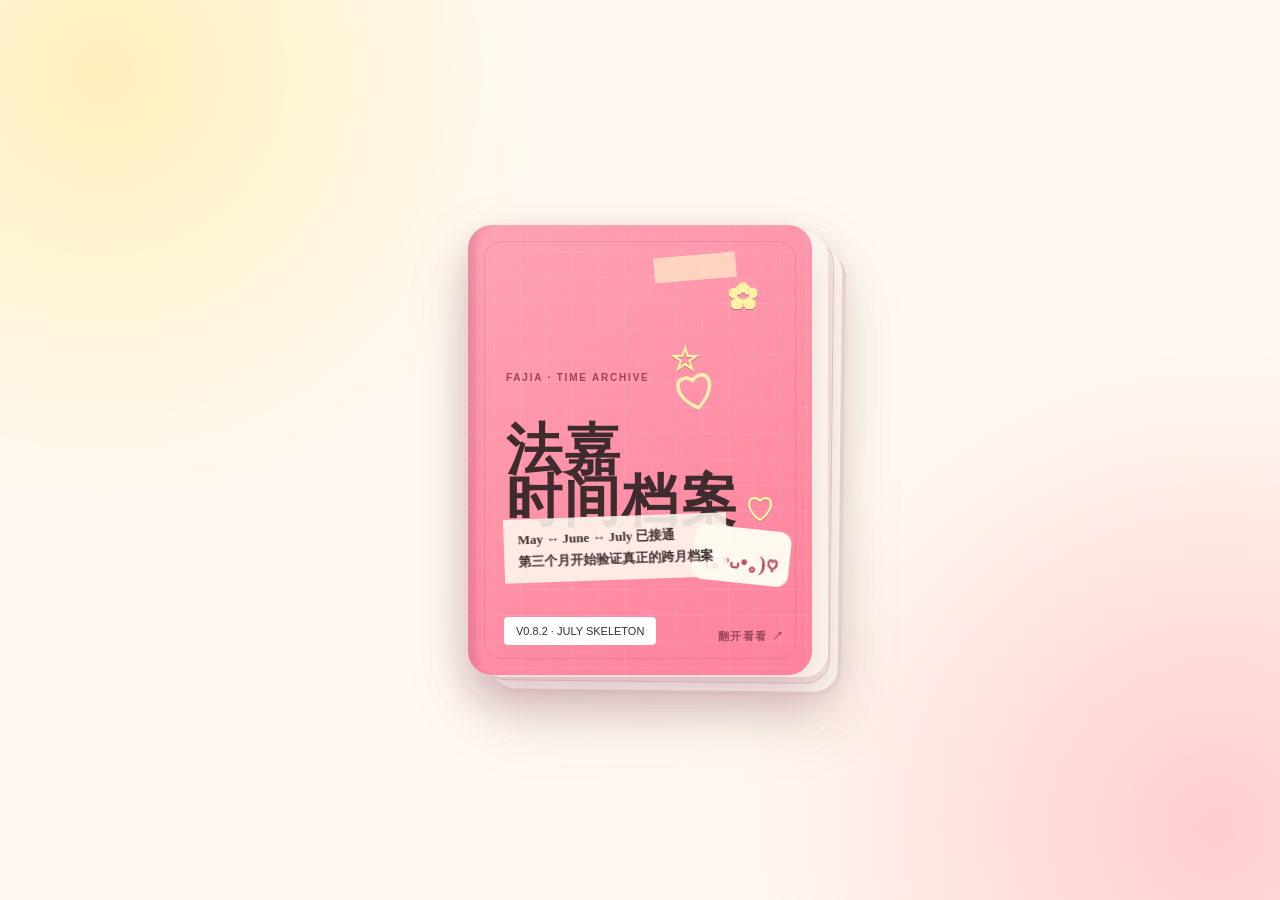
==== index.html @ 12b82700 "preview" ====
<!doctype html>
<html lang="zh-CN">
<head>
  <meta charset="utf-8">
  <meta name="viewport" content="width=device-width,initial-scale=1,viewport-fit=cover">
  <meta name="theme-color" content="#fff9f1">
  <title>法嘉时间档案 · May / June / July</title>
  <link rel="icon" href="favicon.svg" type="image/svg+xml">
  <link rel="stylesheet" href="prototype_v082.css">
</head>
<body>
<main>
  <section id="closed" class="closed-stage">
    <button id="openBook" class="cover" aria-label="打开法嘉时间档案">
      <span class="tiny">FAJIA · TIME ARCHIVE</span>
      <h1>法嘉<br>时间档案</h1>
      <span class="heart">♡</span>
      <span class="tape t1"></span><span class="tape t2"></span>
      <span class="doodle d1">✿</span><span class="doodle d2">☆</span><span class="doodle d3">♡</span>
      <span class="chibi">(｡•ᴗ•｡)♡</span>
      <p>May ↔ June ↔ July 已接通<br>第三个月开始验证真正的跨月档案</p>
      <small>V0.8.2 · JULY SKELETON</small>
      <b>翻开看看 ↗</b>
    </button>
    <div class="page-shadow"></div>
  </section>

  <section id="opened" class="opened hidden" aria-live="polite">
    <div class="book">
      <aside class="tabs" aria-label="档案视图">
        <button data-view="month" class="active">按月总览</button>
        <button data-view="day">按日视图</button>
        <button data-view="public">公开档案</button>
      </aside>

      <section class="page left">
        <div class="paper-grid"></div>

        <div class="spread-view" data-spread="month">
          <nav class="month-nav" aria-label="月份切换">
            <button id="prevMonth" class="month-arrow" type="button">←</button>
            <div id="monthTabs" class="month-tabs"></div>
            <button id="nextMonth" class="month-arrow" type="button">→</button>
          </nav>

          <header class="month-head">
            <span id="monthNum" class="num">05</span>
            <div>
              <strong id="monthName">May</strong>
              <em id="monthYear">2026</em>
              <p id="monthLead">多月份时间档案正在加载。</p>
            </div>
          </header>

          <div class="month-progress">
            <div><b id="eventCount">0</b><span>已落位时间节点</span></div>
            <div><b id="archiveCount">0</b><span>待归档公开碎片</span></div>
            <div><b id="mediaCount">0</b><span>已接入真实素材</span></div>
          </div>

          <div id="monthSpecial" class="month-special"></div>
          <div id="calendar" class="calendar"></div>
          <footer class="legend"><span>● 已进入手账主轴</span><span>○ A 公开档案日期</span><span>↩ 跨月公开回声</span></footer>
          <p id="monthRule" class="rule"></p>
          <button id="chapterTurn" class="chapter-turn hidden" type="button"></button>
          <span id="cornerNote" class="corner-note">May notes ✎</span>
        </div>

        <div class="spread-view hidden" data-spread="day">
          <div id="dayLeft" class="dynamic-day"></div>
        </div>

        <div class="spread-view hidden" data-spread="public">
          <div id="archiveLeft"></div>
        </div>
      </section>

      <div class="gutter"></div>

      <section class="page right">
        <div class="paper-grid"></div>

        <div class="spread-view" data-spread="month">
          <header class="ribbon">
            <small>MULTI-MONTH ARCHIVE · 多月份时间档案</small>
            <h2 id="monthRightTitle">May + June + July</h2>
          </header>

          <article class="intro-card">
            <span class="crown">♕</span>
            <h3 id="monthIntroTitle">多月份结构正在加载。</h3>
            <p id="monthIntroText">May、June 与 July 会在同一本手账中切换。</p>
            <button id="seeCurrentEvent" type="button">翻到当前选中的手账页 →</button>
          </article>

          <div class="mode-legend compact">
            <article><b>REAL EVENT</b><span>现实活动 / 出行 / 现场</span></article>
            <article><b>PUBLIC POST</b><span>公开发布 / 宣传内容</span></article>
            <article><b>PUBLIC INTERACTION</b><span>评论 / 回复 / 空降互动</span></article>
            <article><b>PUBLIC CLUE</b><span>可见线索，但不自动升级为现实行程</span></article>
          </div>

          <div class="chapter-intro">
            <small>THIS MONTH'S CHAPTERS</small>
            <h3 id="chapterTitle">本月章节</h3>
          </div>
          <div id="chapterRail" class="chapter-rail"></div>
        </div>

        <div class="spread-view hidden" data-spread="day">
          <div id="dayRight" class="dynamic-day"></div>
        </div>

        <div class="spread-view hidden" data-spread="public">
          <div id="archiveRight"></div>
        </div>
      </section>
    </div>
  </section>
</main>
<script src="prototype_v082.js"></script>
</body>
</html>
---- prototype_v082.css ----
:root{
  --pink:#FF8AA1;--deep:#c65370;--gold:#FFE25B;--paper:#fffdf8;--ink:#3d2b2d;--muted:#9d727b;--line:#ead7d2;
  --hand:"STKaiti","KaiTi","Kaiti SC",serif;--sans:"PingFang SC","Microsoft YaHei",sans-serif;
}
*{box-sizing:border-box}html,body{margin:0}body{min-height:100vh;background:radial-gradient(circle at 8% 8%,#ffe88d88,transparent 27rem),radial-gradient(circle at 95% 92%,#ff8aa166,transparent 30rem),#fff9f1;color:var(--ink);font-family:var(--sans)}
button{font:inherit;color:inherit}.hidden{display:none!important}main{min-height:100vh;display:grid;place-items:center;padding:24px}
.closed-stage{position:relative;width:clamp(330px,28vw,430px);aspect-ratio:.78;display:grid;place-items:center;perspective:1500px;filter:drop-shadow(0 22px 30px #75424a18)}
.closed-stage:before{content:"";position:absolute;z-index:0;width:96%;height:96%;left:7%;top:4%;border-radius:24px;background:#f7eee8;border:1px solid #e9cdd1;box-shadow:8px 8px 0 #fffaf4,12px 12px 0 #ead9d2,0 26px 58px #75424a20;transform:rotate(.65deg)}
.page-shadow{position:absolute;z-index:1;width:98%;height:97%;left:4.5%;top:2.5%;border-radius:24px;background:linear-gradient(90deg,#f4e9e2 0 2%,#fffaf2 2% 100%);box-shadow:0 18px 42px #7b465026}
.cover{position:relative;z-index:2;width:96%;height:98%;border:0;border-radius:24px;text-align:left;padding:34px 38px;overflow:hidden;cursor:pointer;background:linear-gradient(#ffffff18 1px,transparent 1px),linear-gradient(90deg,#ffffff18 1px,transparent 1px),linear-gradient(145deg,#ffa2b4,#ff819b);background-size:26px 26px,26px 26px,auto;box-shadow:0 20px 48px #a7466230,inset 8px 0 0 #d9627f22;transition:transform .62s cubic-bezier(.22,.72,.18,1),filter .62s ease,opacity .42s ease;transform-origin:3% 50%}
.cover:before{content:"";position:absolute;inset:0 auto 0 0;width:14px;background:linear-gradient(90deg,#a8445f35,transparent)}.cover:after{content:"";position:absolute;inset:16px;border:1px solid #9d405329;border-radius:18px}
.cover .tiny{display:block;font-size:10px;font-weight:900;letter-spacing:.18em;color:#9e435a;margin-bottom:42px}.cover h1{font:900 clamp(48px,4.4vw,66px)/.92 var(--hand);margin:0;letter-spacing:.04em}.cover .heart{position:absolute;left:60%;top:33%;font:900 42px/1 var(--hand);color:#fff0b0;transform:rotate(-12deg)}.cover p{position:absolute;left:36px;bottom:82px;background:#fffaf0dc;padding:10px 14px;font:700 13px/1.7 var(--hand);transform:rotate(-2deg);z-index:2}.cover small{position:absolute;bottom:30px;left:36px;background:#fff;padding:8px 12px;border-radius:4px;font-size:11px}.cover>b{position:absolute;right:28px;bottom:31px;font-size:11px;letter-spacing:.12em;color:#99465b}
.tape{position:absolute;width:82px;height:25px;background:#fff2cbaa;transform:rotate(-5deg)}.t1{top:30px;left:54%}.t2{right:28px;bottom:112px;background:#ffe25baa;transform:rotate(7deg)}.doodle{position:absolute;color:#fff2a4;font:900 29px/1 var(--hand);text-shadow:0 1px #cd6f86}.d1{top:60px;right:54px}.d2{top:120px;right:113px}.d3{right:38px;bottom:150px}.chibi{position:absolute;right:22px;bottom:92px;font:900 21px/1 var(--hand);color:#b84d67;background:#fff9f0;padding:24px 12px 10px;border-radius:12px;transform:rotate(6deg)}
.closed-stage.opening .cover{transform:translateX(-4%) rotateY(-67deg) scale(1.035);filter:brightness(1.03);opacity:.12}.closed-stage.opening .page-shadow,.closed-stage.opening:before{transition:transform .58s ease,opacity .42s ease;transform:scale(1.05);opacity:.2}
.opened{width:min(95vw,1540px);perspective:1800px}.book{position:relative;display:grid;grid-template-columns:1fr 44px 1fr;align-items:stretch;opacity:0;transform:translateY(12px) scale(.9) rotateX(3deg);transform-origin:50% 50%}.opened.revealed .book{animation:bookReveal .72s cubic-bezier(.18,.76,.16,1) forwards}@keyframes bookReveal{0%{opacity:0;transform:translateY(16px) scale(.88) rotateX(4deg)}55%{opacity:1;transform:translateY(0) scale(1.01) rotateX(0)}100%{opacity:1;transform:translateY(0) scale(1) rotateX(0)}}
.page{position:relative;min-height:840px;padding:42px 34px 48px;border:1px solid #ebd8d1;background:linear-gradient(180deg,#fffefc,#fffaf4 55%,#fffaf8);box-shadow:0 18px 45px #71414b12;overflow:hidden}.left{border-radius:22px 0 0 22px}.right{border-radius:0 22px 22px 0}.gutter{position:relative;background:linear-gradient(90deg,#d8c4bc,#f1e2dc 25%,#cbb0a8 48%,#f7eee8 72%,#d3c1ba);border-block:1px solid #e8d7d1;box-shadow:inset 0 0 24px #7d5a551e}.gutter:before,.gutter:after{content:"";position:absolute;top:0;bottom:0;width:2px;background:#f9f0ea}.gutter:before{left:10px}.gutter:after{right:10px}
.paper-grid{position:absolute;inset:0;pointer-events:none;background:linear-gradient(transparent 31px,#f9eff2 32px),linear-gradient(90deg,transparent 31px,#faf2ea 32px);background-size:32px 32px;opacity:.42}
.tabs{position:absolute;right:-58px;top:70px;display:flex;flex-direction:column;gap:12px;z-index:10}.tabs button{writing-mode:vertical-rl;border:1px solid #e9b9c4;border-radius:16px;background:#fff9fb;padding:12px 9px;font-weight:800;color:#a04a5f;cursor:pointer;box-shadow:0 8px 16px #79475114}.tabs button.active{background:linear-gradient(180deg,#ffdce5,#fff0b6);color:#8e364e}
.month-head{display:flex;gap:16px;align-items:flex-start}.month-head .num{font:900 86px/.9 Georgia,serif;color:#e16f88;opacity:.9}.month-head strong{display:block;font:900 42px/1 var(--hand)}.month-head em{display:block;margin-top:5px;font:800 14px/1 Georgia,serif;color:#ae6a7b;letter-spacing:.16em;font-style:normal}.month-head p{margin:14px 0 0;line-height:1.7;color:#7b5860}.corner-note{position:absolute;right:34px;bottom:30px;font:900 20px/1 var(--hand);color:#d28a9a;transform:rotate(-7deg)}.legend{display:flex;gap:18px;flex-wrap:wrap;margin-top:18px;font-size:11px;font-weight:800;color:#8c6470}.rule{margin:13px 0 0;line-height:1.7;color:#7a5a62}
.calendar{display:grid;grid-template-columns:repeat(7,1fr);gap:10px;margin-top:24px}.weekday{font-size:11px;font-weight:900;letter-spacing:.1em;color:#ba7385;padding-inline:4px}.day{min-height:94px;border:1px solid #ecd9d2;border-radius:16px;padding:10px 10px 12px;background:#fff;text-align:left;cursor:pointer;position:relative;box-shadow:0 6px 12px #71414b0b}.day.blank{visibility:hidden;pointer-events:none}.day time{display:block;font:900 22px/1 Georgia,serif;color:#cc667e}.day label{display:block;margin-top:8px;font-size:12px;line-height:1.4;color:#6f4f57}.day .mark{display:inline-block;margin-top:7px;padding:3px 7px;border-radius:999px;font-size:9px;font-weight:900;letter-spacing:.08em}.day.has-p0{background:linear-gradient(180deg,#fffefb,#fff7fa)}.day.has-template::after{content:"✦";position:absolute;right:10px;top:8px;color:#be8f00;font-size:15px}.mark.p0{background:#ffd9e1;color:#9d4157}.day.range{border-color:#efb5c4;box-shadow:0 0 0 2px #ffe4eb inset}
.ribbon small,.archive-head small,.chapter-intro small{display:block;font-size:10px;font-weight:900;color:#c57385;letter-spacing:.14em}.ribbon h2,.archive-head h2{font:900 29px/1.25 var(--hand);margin:5px 0}.intro-card{position:relative;margin-top:24px;padding:30px;border:1px dashed #e6b8c3;border-radius:18px;background:linear-gradient(145deg,#fff8fb,#fffdf2);box-shadow:0 10px 25px #71414b0d}.intro-card h3{font:900 29px/1.25 var(--hand);margin:0 0 13px}.intro-card p{line-height:1.8;color:#77565d}.intro-card button,.nav-btn,.back-btn{border:1px solid #ebb6c2;background:white;border-radius:999px;padding:10px 15px;color:#9f465b;font-weight:800;cursor:pointer}.crown{position:absolute;right:24px;top:17px;color:#b78900;font-size:30px}
.chapter-intro{margin:24px 0 10px}.chapter-intro h3{font:900 28px/1.3 var(--hand);margin:6px 0 0}.chapter-rail{display:grid;gap:14px}.chapter-card{position:relative;border:1px solid #ead7d2;border-radius:18px;background:linear-gradient(145deg,#fffdfa,#fff7f1);padding:18px 18px 18px 112px;min-height:124px;cursor:pointer;box-shadow:0 10px 20px #71414b0b}.chapter-card.active{border-color:#efadc0;box-shadow:0 0 0 2px #ffe1e8 inset,0 12px 22px #71414b10}.chapter-badge{position:absolute;left:16px;top:16px;display:grid;place-items:center;width:78px;height:88px;border-radius:18px;background:linear-gradient(145deg,#ffc8d7,#fff0b8);box-shadow:6px 6px 0 #fff7df}.chapter-badge b{display:block;font:900 30px/1 Georgia,serif;color:#a23d57}.chapter-badge small{display:block;font-size:10px;letter-spacing:.12em;color:#8c5a68}.chapter-card h4{margin:0;font:900 24px/1.2 var(--hand)}.chapter-card p{margin:8px 0;color:#70545b;line-height:1.7;font-size:13px}.chapter-meta{display:flex;gap:8px;flex-wrap:wrap}.chapter-meta span{display:inline-block;padding:4px 8px;border-radius:999px;background:#fff5f8;color:#9d5366;font-size:10px;font-weight:900;letter-spacing:.04em}.chapter-card .view-arrow{position:absolute;right:15px;bottom:13px;color:#b05a6f;font-size:12px;font-weight:900}
.day-layout{display:grid;gap:18px}.back-row{display:flex;justify-content:space-between;align-items:center;gap:10px;flex-wrap:wrap}.chapter-pill{padding:7px 12px;border-radius:999px;background:#fff2f5;color:#b04c67;font-weight:900;font-size:11px;letter-spacing:.08em}.chapter-stamp{display:flex;align-items:center;gap:12px}.chapter-stamp span{display:inline-block;padding:6px 10px;border-radius:999px;background:#fff0f3;color:#c15773;font-size:10px;font-weight:900;letter-spacing:.12em}.chapter-stamp b{font:900 26px/1 var(--hand)}.event-date{display:flex;align-items:flex-end;gap:12px}.event-date b{font:900 92px/.82 Georgia,serif;color:#da6981}.event-date span{font:900 24px/1.05 var(--hand)}.event-date i{font-size:14px;color:#a4757e;font-style:normal}.hand-title small,.later-title small{display:block;font-size:10px;font-weight:900;color:#c57385;letter-spacing:.14em}.hand-title h2,.later-title h2{font:900 34px/1.2 var(--hand);margin:6px 0 10px}.hand-title p,.later-title p{color:#73535c;line-height:1.8;margin:0}
.polaroid{position:relative;background:#fff;padding:14px 14px 18px;border:1px solid #eddad5;border-radius:4px;box-shadow:0 15px 24px #71414b12,8px 8px 0 #fff4ef;transform:rotate(-2deg)}.photo-tape{position:absolute;left:50%;top:-12px;transform:translateX(-50%) rotate(-4deg);width:86px;height:26px;background:#fff2cbaa;border-radius:4px}.polaroid img{display:block;width:100%;height:270px;object-fit:cover;border-radius:3px;background:#f4ede8}.polaroid figcaption{text-align:center;font:800 13px/1.6 var(--hand);padding-top:10px;color:#7f5e67}.fake-photo{display:grid;place-items:center;min-height:270px;border-radius:3px;background:radial-gradient(circle at 20% 20%,#ffe25b55,transparent 35%),linear-gradient(145deg,#f8dfe6,#fff6e0);color:#b45c72;text-align:center;padding:20px}.fake-photo b{display:block;font:900 34px/1 var(--hand)}.fake-photo span{display:block;margin-top:10px;font-weight:800;color:#8c6872}
.memo{padding:14px 16px;border-radius:16px;border:1px solid #edd8d0;font-size:13px;line-height:1.7;background:#fff}.memo b{display:block;margin-bottom:4px;color:#9e4d61}.memo-pink{background:#fff5f7}.memo-yellow{background:#fff9dc}.memo-blue{background:#f6fbff}.mini-timeline{display:grid;gap:12px}.mini-timeline>div{position:relative;padding:14px 14px 14px 88px;border:1px solid #ecd8d2;border-radius:15px;background:#fff}.mini-timeline time{position:absolute;left:16px;top:15px;font:900 18px/1 Georgia,serif;color:#d96a82}.mini-timeline p{margin:0;color:#73545c;line-height:1.7;font-size:13px}.mini-timeline .soft{background:#fffbe7}.mini-timeline .soft span{position:absolute;right:14px;top:12px;padding:4px 7px;border-radius:999px;background:#fff0a3;color:#7b6200;font-size:9px;font-weight:900}.scribble,.stamp-round{font:900 22px/1 var(--hand);color:#cd7589;transform:rotate(-4deg)}.event-links{display:flex;gap:10px;flex-wrap:wrap}
.thread{position:relative;height:80px;margin:10px 0 6px 36px}.thread:before{content:"";position:absolute;left:6px;top:0;bottom:0;width:3px;border-radius:999px;background:linear-gradient(180deg,#ffb8c8,#ffe25b)}.thread i{position:absolute;left:0;width:14px;height:14px;border-radius:50%;background:#e96d88;border:3px solid #fff}.thread i:nth-child(1){top:4px}.thread i:nth-child(2){top:31px}.thread i:nth-child(3){top:58px}
.evidence-card{position:relative;margin-bottom:16px;padding:18px 18px 16px 22px;border:1px solid #ecd8d2;border-radius:18px;background:#fff;box-shadow:0 10px 18px #71414b0a}.evidence-card .pin{position:absolute;left:-6px;top:18px;color:#e76884;font-size:18px}.e-date b{display:block;font:900 26px/1 Georgia,serif;color:#d96882}.e-date small{display:block;margin-top:4px;color:#ba7284;font-size:10px;font-weight:900;letter-spacing:.1em}.faux-video,.postcard-art{margin:14px 0;border-radius:14px;border:1px dashed #ebcfd5;min-height:104px;display:grid;place-items:center;background:linear-gradient(145deg,#fff5f8,#fffbe9);text-align:center;color:#b36076;padding:18px}.faux-video span{font-size:34px}.faux-video small{display:block;margin-top:8px;font-weight:900;letter-spacing:.14em}.postcard-art span{display:block;font:900 30px/1 var(--hand)}.postcard-art i{font-style:normal;margin-top:8px;color:#8e6670}.postcard-art em{font-style:normal;font-size:28px;color:#f0b042}.evidence-card h3{margin:0 0 8px;font:900 24px/1.2 var(--hand)}.evidence-card p{margin:0;color:#74555d;line-height:1.75;font-size:13px}.evidence-card footer{display:flex;justify-content:space-between;align-items:center;gap:8px;flex-wrap:wrap;margin-top:12px}.evidence-card footer b{display:inline-block;padding:5px 8px;border-radius:999px;background:#fff3b5;color:#796200;font-size:10px;letter-spacing:.04em}.evidence-card footer a{text-decoration:none;color:#a24c61;font-weight:800;font-size:12px}
.logic-note{display:flex;gap:12px;align-items:flex-start;padding:14px 16px;border:1px dashed #e7c4cb;border-radius:16px;background:#fff8f2;color:#7b5c64;line-height:1.75}.logic-note span{font-size:22px}.logic-note p{margin:0}.stamp-round{display:inline-grid;place-items:center;width:98px;height:98px;border:2px dashed #de8ca0;border-radius:50%;margin-top:4px}.no-evidence{padding:20px;border:1px dashed #e5cad0;border-radius:16px;background:#fffaf8;color:#7a5b63;line-height:1.8}.no-evidence b{display:block;font:900 24px/1.2 var(--hand);margin-bottom:6px}.under-review{padding:18px;border-left:4px solid #ffd95a;background:#fffced;border-radius:10px;color:#7b6744;line-height:1.75}
.archive-envelope{position:relative;margin-top:22px;padding:26px;border:1px dashed #e8b9c5;border-radius:18px;background:#fff8ee;line-height:1.8}.archive-envelope .seal{position:absolute;right:22px;top:10px;font-size:35px;color:#d2677d}.archive-label{margin-top:16px;padding:14px 16px;background:#fffdf8;border:1px solid #ecd9d2;border-radius:14px;line-height:1.75;color:#785962}.archive-stack{display:grid;gap:14px;margin-top:20px}.archive-card{position:relative;padding:16px 16px 16px 92px;border:1px solid #ecd8d2;border-radius:16px;background:#fff}.archive-card time{position:absolute;left:16px;top:16px;font:900 18px/1 Georgia,serif;color:#d76a83}.archive-card .platform{display:inline-block;padding:4px 7px;border-radius:999px;background:#fff3f6;color:#b1566d;font-size:9px;font-weight:900;letter-spacing:.08em}.archive-card h4{margin:8px 0 6px;font:900 21px/1.2 var(--hand)}.archive-card p{margin:0;color:#775760;line-height:1.75;font-size:13px}.archive-rule{margin-top:16px;padding:14px 16px;border-radius:14px;background:#fffbe5;border:1px solid #f0df8b;color:#76643e;line-height:1.75}.note-list{display:grid;gap:12px;margin-top:20px}.note-list article{padding:16px;border:1px dashed #ebccd3;border-radius:16px;background:#fffaf7;color:#775860;line-height:1.75}.note-list b{display:block;font:900 22px/1.2 var(--hand);margin-bottom:6px}
@media (max-width:1050px){main{padding:10px}.closed-stage{width:min(86vw,620px);min-width:0}.book{grid-template-columns:1fr}.gutter{display:none}.left,.right{border-radius:22px;min-height:unset}.right{margin-top:12px}.tabs{position:fixed;right:6px;bottom:12px;top:auto;flex-direction:row}.tabs button{writing-mode:horizontal-tb;width:auto;border-radius:999px;padding:9px 11px}}
@media (max-width:650px){.closed-stage{width:92vw;aspect-ratio:.75}.cover{padding:32px 27px}.cover h1{font-size:58px}.chibi{right:16px;bottom:95px;font-size:20px}.cover p{left:25px;bottom:86px;font-size:12px}.cover small{left:25px}.page{padding:30px 18px 54px}.calendar{overflow-x:auto;grid-template-columns:repeat(7,minmax(96px,1fr))}.weekday{display:none}.month-head .num{font-size:68px}.month-head strong{font-size:34px}.chapter-card{padding-left:18px}.chapter-badge{position:static;width:88px;height:52px;margin-bottom:12px}.event-date b{font-size:72px}.hand-title h2,.later-title h2{font-size:29px}.polaroid img,.fake-photo{height:210px;min-height:210px}.mini-timeline>div{padding-left:14px}.mini-timeline time{position:static;display:block;margin-bottom:8px}.archive-card{padding-left:16px}.archive-card time{position:static;display:block;margin-bottom:8px}}

/* V0.7.5 additions */
.mode-legend{display:grid;grid-template-columns:repeat(2,minmax(0,1fr));gap:12px;margin:22px 0 8px}
.mode-legend article{padding:14px 15px;border:1px dashed #e7c4cb;border-radius:16px;background:#fffaf7;line-height:1.65;color:#76565e}
.mode-legend b{display:block;font:900 20px/1.2 var(--hand);margin-bottom:5px;color:#a14c61}
.mode-summary{padding:14px 16px;border-radius:16px;border:1px dashed #e7c4cb;background:#fff9f4;line-height:1.75;color:#775860}
.mode-summary b{display:block;font:900 22px/1.2 var(--hand);margin-bottom:6px;color:#9f4d61}
.mode-summary em{font-style:normal;display:inline-block;margin-top:7px;padding:4px 9px;border-radius:999px;background:#fff0f3;color:#b0536a;font-size:10px;font-weight:900;letter-spacing:.08em}
.chapter-meta .mode-pill{background:#fff1c8;color:#816600}
.archive-kinds{display:grid;gap:12px;margin-top:18px}
.archive-kinds article{padding:14px 16px;border:1px dashed #e7c4cb;border-radius:16px;background:#fffaf7;color:#775860;line-height:1.75}
.archive-kinds b{display:block;font:900 20px/1.2 var(--hand);margin-bottom:6px;color:#9e4d61}
@media (max-width:650px){.mode-legend{grid-template-columns:1fr}}

/* V0.7.6 additions */
.month-progress{display:grid;grid-template-columns:repeat(3,minmax(0,1fr));gap:12px;margin:18px 0 8px}
.month-progress div{padding:14px 12px;border:1px dashed #e8c7ce;border-radius:16px;background:#fffaf7;text-align:center;color:#7a5a62}
.month-progress b{display:block;font:900 28px/1 Georgia,serif;color:#c75d79}
.month-progress span{display:block;margin-top:5px;font-size:12px;line-height:1.4}
.day.archive-only{background:linear-gradient(180deg,#fffdf7,#f7fbff);border-style:dashed}
.day.archive-only time{color:#6f8dab}
.day.archive-only .mark.archive{background:#eef6ff;color:#5a7a9a}
.gallery-strip{display:grid;grid-template-columns:repeat(2,minmax(0,1fr));gap:12px}
.gallery-photo{position:relative;background:#fff;padding:10px 10px 14px;border:1px solid #eddad5;border-radius:4px;box-shadow:0 8px 16px #71414b0d}
.gallery-photo img{display:block;width:100%;height:170px;object-fit:cover;border-radius:3px}
.gallery-photo figcaption{text-align:center;font:800 12px/1.5 var(--hand);padding-top:8px;color:#7f5e67}
.gallery-photo:nth-child(1){transform:rotate(-2deg)}
.gallery-photo:nth-child(2){transform:rotate(2deg)}
.quick-jump{display:flex;gap:10px;flex-wrap:wrap}
.quick-jump button{border:1px solid #e9c1c9;background:#fff9fb;color:#a14d61;border-radius:999px;padding:8px 12px;font-weight:800;font-size:12px;cursor:pointer}
@media (max-width:650px){.month-progress{grid-template-columns:1fr}.gallery-strip{grid-template-columns:1fr}}

/* V0.7.8 node types */
.node-pill{display:inline-flex;align-items:center;gap:6px;padding:7px 12px;border-radius:999px;background:#fff6f8;border:1px solid #efc8d0;color:#b75d74;font-size:12px;font-weight:900;letter-spacing:.08em;text-transform:uppercase}
.node-pill small{font-size:11px;letter-spacing:0;color:#8b6a72;text-transform:none;font-weight:700}
.chapter-meta{display:flex;flex-wrap:wrap;gap:6px}
.chapter-meta .node-mini{background:#f7f1ea;color:#8a6b61;border:1px solid #ead6ca;border-radius:999px;padding:4px 8px;font-size:11px;font-weight:800}
.time-anchors{display:grid;gap:10px;margin:16px 0 10px}
.time-anchor{display:flex;justify-content:space-between;gap:12px;padding:12px 14px;border-radius:16px;border:1px dashed #ebcfd3;background:#fffdfb}
.time-anchor .ta-label{font-weight:900;color:#a14d61}
.time-anchor .ta-value{font-weight:800;color:#59444b;text-align:right}
.time-anchor .ta-note{display:block;font-size:12px;color:#8d757b;font-weight:600;margin-top:4px}
.time-anchor.tone-pink{background:#fff8fa}
.time-anchor.tone-blue{background:#f8fbff}
.time-anchor.tone-yellow{background:#fffdf6}
.source-card{margin:14px 0 18px;padding:16px;border:1px dashed #e5ccd1;border-radius:18px;background:#fffaf7}
.source-card h4{margin:0 0 10px;font-size:16px;color:#714b54}
.source-grid{display:grid;grid-template-columns:1fr 1fr;gap:10px}
.source-item{padding:10px 12px;border-radius:14px;background:#fff;border:1px solid #efe3df}
.source-item b{display:block;font-size:12px;color:#b5657b;margin-bottom:4px;letter-spacing:.06em;text-transform:uppercase}
.source-item span{font-size:13px;line-height:1.5;color:#57454b}
.context-box{margin-top:18px;padding:18px;border-radius:22px;border:1px solid #ead7d3;background:linear-gradient(180deg,#fffdfb,#fff8f7)}
.context-box .context-head small{font-weight:900;color:#ba6d7d;letter-spacing:.12em}
.context-box .context-head h3{margin:6px 0 8px;color:#4f3338;font-size:22px}
.context-box .context-head p{margin:0 0 12px;color:#6f5a61;line-height:1.8}
.context-note{padding:12px 14px;border-radius:16px;background:#fff;border:1px dashed #ead2d6;color:#654d54;font-size:13px;line-height:1.7;margin-top:12px}
@media (max-width:650px){.source-grid{grid-template-columns:1fr}.time-anchor{flex-direction:column}.time-anchor .ta-value{text-align:left}}

/* V0.7.9 same-day multi-node support */
.multi-day{display:block;padding:10px 8px 9px;cursor:default;min-height:112px}
.multi-day time{display:inline-block}
.multi-count{float:right;font-size:9px;font-weight:900;color:#aa7080;text-transform:uppercase;letter-spacing:.06em;margin-top:2px}
.node-stack{display:grid;gap:5px;margin-top:7px}
.mini-node{display:flex;align-items:center;gap:5px;width:100%;border:1px solid #ead7d2;border-radius:9px;background:#fff;padding:5px 6px;text-align:left;font-size:9px;font-weight:800;color:#6d5058;cursor:pointer;line-height:1.2}
.mini-node b{display:grid;place-items:center;flex:0 0 18px;height:18px;border-radius:50%;font:900 9px/1 Georgia,serif;background:#fff0f3;color:#a84d65}
.mini-node.node-real_event{background:#fff9f7}
.mini-node.node-public_post{background:#fffdf3}
.mini-node.node-public_interaction{background:#f8fbff}
.same-day-box{padding:12px 14px;border:1px dashed #e3c8ce;border-radius:16px;background:#fffaf8}
.same-day-box small{display:block;font-size:10px;font-weight:900;letter-spacing:.12em;color:#bb6e80;margin-bottom:8px}
.same-day-box>div{display:flex;gap:8px;flex-wrap:wrap}
.same-day-box button{border:1px solid #e6c6ce;background:#fff;border-radius:999px;padding:7px 10px;color:#9b4d62;font-weight:800;font-size:11px;cursor:pointer}
@media (max-width:650px){.multi-day{min-height:126px}.mini-node{font-size:10px}}

/* V0.8.0 multi-month framework */
.month-nav{display:flex;align-items:center;justify-content:space-between;gap:12px;margin-bottom:18px;position:relative;z-index:2}
.month-arrow{border:1px solid #ecc5cd;background:#fffafc;color:#a95268;border-radius:999px;padding:8px 13px;font-size:11px;font-weight:900;letter-spacing:.08em;cursor:pointer}
.month-arrow:disabled{opacity:.28;cursor:default}
.month-tabs{display:flex;gap:8px;flex-wrap:wrap;justify-content:center}
.month-tab{border:1px solid #ead7d2;background:#fffdf9;color:#8d6670;border-radius:999px;padding:8px 13px;font-size:12px;font-weight:900;cursor:pointer}
.month-tab.active{background:linear-gradient(135deg,#ffd9e4,#fff0b4);border-color:#ecb6c4;color:#963f56;box-shadow:0 5px 12px #8d53600e}
.chapter-turn{display:block;margin:24px auto 0;border:1px dashed #e5b7c2;background:linear-gradient(135deg,#fff8fb,#fffbed);border-radius:20px;padding:15px 22px;color:#a14c62;font:900 18px/1.35 var(--hand);cursor:pointer;box-shadow:0 10px 20px #74424b0b}
.month-special{display:grid;gap:12px;margin:20px 0 10px}
.special-card{padding:15px 16px;border:1px dashed #e7c8cf;border-radius:17px;background:#fffaf7;color:#72575e;line-height:1.7}
.special-card b{display:block;font:900 20px/1.2 var(--hand);color:#9f4e63;margin-bottom:5px}
.special-card.echo{background:#f8fbff;border-color:#cfdcea}
.special-card.inferred{background:#fffbed;border-color:#e8d790}
.day .echo-badge{position:absolute;right:8px;bottom:8px;border-radius:999px;background:#edf6ff;color:#597895;padding:3px 6px;font-size:9px;font-weight:900}
.day .status-badge{position:absolute;right:8px;top:8px;border-radius:999px;background:#fff1bf;color:#7e6500;padding:3px 6px;font-size:9px;font-weight:900}
.day.multi-day .echo-badge{position:static;display:inline-block;margin-top:5px}
.node-public_clue{background:#f6fbff!important;border-color:#bcd0e0!important;color:#5c7890!important}
.node-route_context{background:#fffbe8!important;border-color:#e8db9c!important;color:#7a6a28!important}
.mark.clue{background:#edf6ff;color:#5c7790}
.mark.route{background:#fff3b0;color:#7a6500}
.status-line{display:flex;gap:7px;flex-wrap:wrap;margin-top:8px}
.status-line span{display:inline-block;border-radius:999px;padding:4px 8px;font-size:10px;font-weight:900;letter-spacing:.06em;background:#fff5f7;color:#a34f65}
.status-line .inferred{background:#fff3b9;color:#796200}
.status-line .draft{background:#eef6ff;color:#58768e}
.status-line .confirmed{background:#eef9f0;color:#4d7355}
.cross-month-box{padding:16px 17px;border-radius:18px;background:#f7fbff;border:1px dashed #c8dae8;color:#5e6670;line-height:1.75}
.cross-month-box b{display:block;color:#56758e;font:900 19px/1.2 var(--hand);margin-bottom:6px}
.cross-month-box button{margin-top:10px;border:1px solid #cadce8;background:white;color:#55748c;border-radius:999px;padding:7px 11px;font-weight:800;cursor:pointer}
@media (max-width:650px){.month-nav{align-items:flex-start}.month-tabs{flex:1}.month-arrow{padding:7px 9px}.chapter-turn{font-size:16px;width:100%}}

/* V0.8.1 relation clarification */
.cross-month-box.day-echo{background:#f7fbff;border-color:#c7dcea}
.cross-month-box.day-echo b{color:#4f7896}
.future-relation-box{padding:16px 17px;border-radius:18px;background:linear-gradient(135deg,#fff9e9,#fff7fb);border:1px dashed #e7c97c;color:#6d5a45;line-height:1.75}
.future-relation-box b{display:block;color:#9a6b35;font:900 19px/1.25 var(--hand);margin-bottom:6px}
.future-relation-box span{display:block}
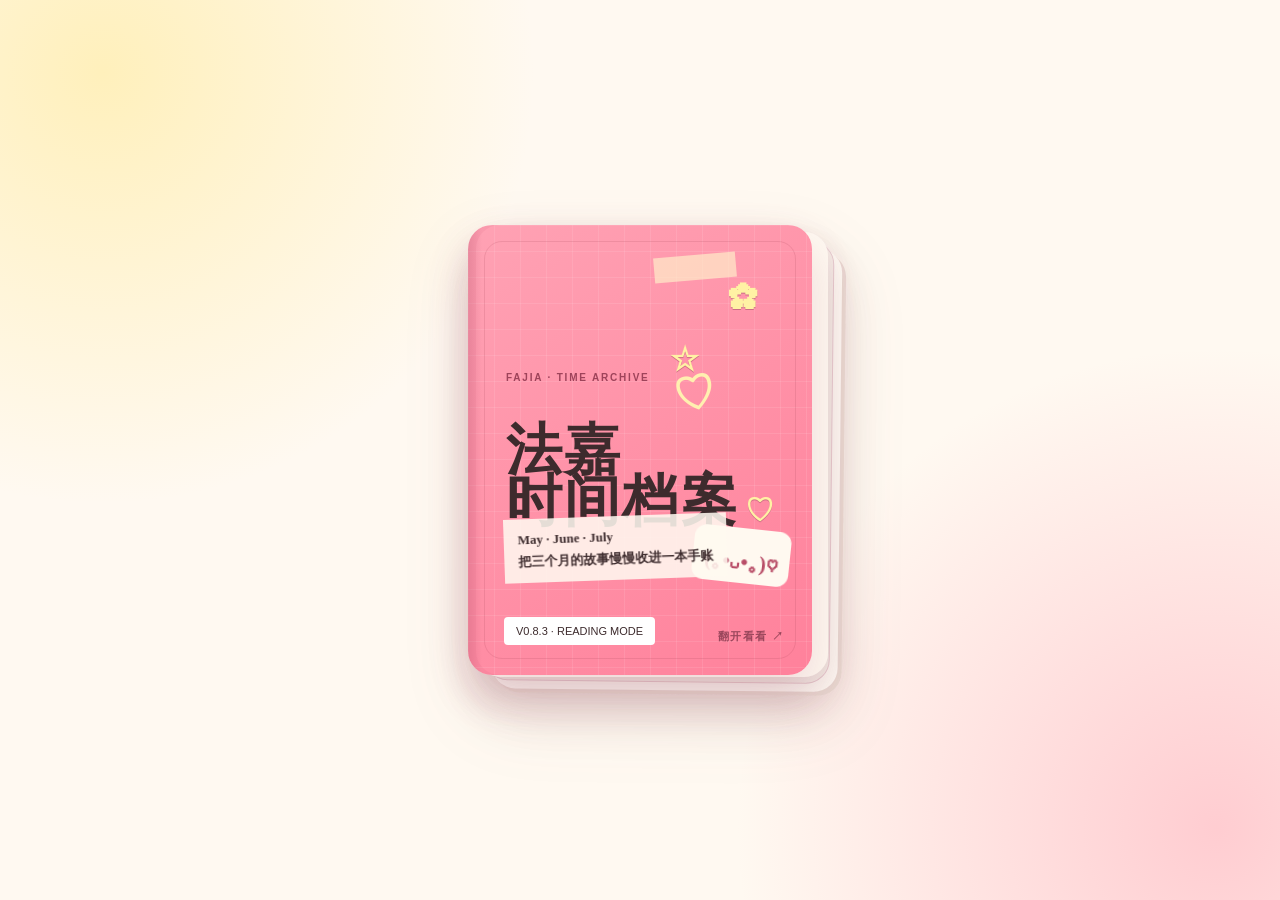
==== commit 206c9995: "update display" ====
--- a/index.html
+++ b/index.html
@@ -2,11 +2,11 @@
 <html lang="zh-CN">
 <head>
   <meta charset="utf-8">
-  <meta name="viewport" content="width=device-width,initial-scale=1,viewport-fit=cover">
+  <meta name="viewport" content="width=device-width,initial-scale=1">
   <meta name="theme-color" content="#fff9f1">
-  <title>法嘉时间档案 · May / June / July</title>
-  <link rel="icon" href="favicon.svg" type="image/svg+xml">
-  <link rel="stylesheet" href="prototype_v082.css">
+  <link rel="icon" href="favicon.svg">
+  <title>法嘉时间档案 V0.8.3 · Reading Mode 阅读模式样板</title>
+  <link rel="stylesheet" href="prototype_v083.css">
 </head>
 <body>
 <main>
@@ -18,8 +18,8 @@
       <span class="tape t1"></span><span class="tape t2"></span>
       <span class="doodle d1">✿</span><span class="doodle d2">☆</span><span class="doodle d3">♡</span>
       <span class="chibi">(｡•ᴗ•｡)♡</span>
-      <p>May ↔ June ↔ July 已接通<br>第三个月开始验证真正的跨月档案</p>
-      <small>V0.8.2 · JULY SKELETON</small>
+      <p>May · June · July<br>把三个月的故事慢慢收进一本手账</p>
+      <small>V0.8.3 · READING MODE</small>
       <b>翻开看看 ↗</b>
     </button>
     <div class="page-shadow"></div>
@@ -51,6 +51,8 @@
               <p id="monthLead">多月份时间档案正在加载。</p>
             </div>
           </header>
+
+          <section id="mobileMonthReader" class="mobile-month-reader" aria-label="手机端月份阅读目录"></section>
 
           <div class="month-progress">
             <div><b id="eventCount">0</b><span>已落位时间节点</span></div>
@@ -93,11 +95,9 @@
             <button id="seeCurrentEvent" type="button">翻到当前选中的手账页 →</button>
           </article>
 
-          <div class="mode-legend compact">
-            <article><b>REAL EVENT</b><span>现实活动 / 出行 / 现场</span></article>
-            <article><b>PUBLIC POST</b><span>公开发布 / 宣传内容</span></article>
-            <article><b>PUBLIC INTERACTION</b><span>评论 / 回复 / 空降互动</span></article>
-            <article><b>PUBLIC CLUE</b><span>可见线索，但不自动升级为现实行程</span></article>
+          <div class="reader-principle">
+            <span>READING MODE</span>
+            <p>默认只留下日期、故事和照片。需要考据时，再展开每页的「档案依据」。</p>
           </div>
 
           <div class="chapter-intro">
@@ -118,6 +118,6 @@
     </div>
   </section>
 </main>
-<script src="prototype_v082.js"></script>
+<script src="prototype_v083.js"></script>
 </body>
 </html>
--- a/prototype_v083.css
+++ b/prototype_v083.css
@@ -0,0 +1,218 @@
+:root{
+  --pink:#FF8AA1;--deep:#c65370;--gold:#FFE25B;--paper:#fffdf8;--ink:#3d2b2d;--muted:#9d727b;--line:#ead7d2;
+  --hand:"STKaiti","KaiTi","Kaiti SC",serif;--sans:"PingFang SC","Microsoft YaHei",sans-serif;
+}
+*{box-sizing:border-box}html,body{margin:0}body{min-height:100vh;background:radial-gradient(circle at 8% 8%,#ffe88d88,transparent 27rem),radial-gradient(circle at 95% 92%,#ff8aa166,transparent 30rem),#fff9f1;color:var(--ink);font-family:var(--sans)}
+button{font:inherit;color:inherit}.hidden{display:none!important}main{min-height:100vh;display:grid;place-items:center;padding:24px}
+.closed-stage{position:relative;width:clamp(330px,28vw,430px);aspect-ratio:.78;display:grid;place-items:center;perspective:1500px;filter:drop-shadow(0 22px 30px #75424a18)}
+.closed-stage:before{content:"";position:absolute;z-index:0;width:96%;height:96%;left:7%;top:4%;border-radius:24px;background:#f7eee8;border:1px solid #e9cdd1;box-shadow:8px 8px 0 #fffaf4,12px 12px 0 #ead9d2,0 26px 58px #75424a20;transform:rotate(.65deg)}
+.page-shadow{position:absolute;z-index:1;width:98%;height:97%;left:4.5%;top:2.5%;border-radius:24px;background:linear-gradient(90deg,#f4e9e2 0 2%,#fffaf2 2% 100%);box-shadow:0 18px 42px #7b465026}
+.cover{position:relative;z-index:2;width:96%;height:98%;border:0;border-radius:24px;text-align:left;padding:34px 38px;overflow:hidden;cursor:pointer;background:linear-gradient(#ffffff18 1px,transparent 1px),linear-gradient(90deg,#ffffff18 1px,transparent 1px),linear-gradient(145deg,#ffa2b4,#ff819b);background-size:26px 26px,26px 26px,auto;box-shadow:0 20px 48px #a7466230,inset 8px 0 0 #d9627f22;transition:transform .62s cubic-bezier(.22,.72,.18,1),filter .62s ease,opacity .42s ease;transform-origin:3% 50%}
+.cover:before{content:"";position:absolute;inset:0 auto 0 0;width:14px;background:linear-gradient(90deg,#a8445f35,transparent)}.cover:after{content:"";position:absolute;inset:16px;border:1px solid #9d405329;border-radius:18px}
+.cover .tiny{display:block;font-size:10px;font-weight:900;letter-spacing:.18em;color:#9e435a;margin-bottom:42px}.cover h1{font:900 clamp(48px,4.4vw,66px)/.92 var(--hand);margin:0;letter-spacing:.04em}.cover .heart{position:absolute;left:60%;top:33%;font:900 42px/1 var(--hand);color:#fff0b0;transform:rotate(-12deg)}.cover p{position:absolute;left:36px;bottom:82px;background:#fffaf0dc;padding:10px 14px;font:700 13px/1.7 var(--hand);transform:rotate(-2deg);z-index:2}.cover small{position:absolute;bottom:30px;left:36px;background:#fff;padding:8px 12px;border-radius:4px;font-size:11px}.cover>b{position:absolute;right:28px;bottom:31px;font-size:11px;letter-spacing:.12em;color:#99465b}
+.tape{position:absolute;width:82px;height:25px;background:#fff2cbaa;transform:rotate(-5deg)}.t1{top:30px;left:54%}.t2{right:28px;bottom:112px;background:#ffe25baa;transform:rotate(7deg)}.doodle{position:absolute;color:#fff2a4;font:900 29px/1 var(--hand);text-shadow:0 1px #cd6f86}.d1{top:60px;right:54px}.d2{top:120px;right:113px}.d3{right:38px;bottom:150px}.chibi{position:absolute;right:22px;bottom:92px;font:900 21px/1 var(--hand);color:#b84d67;background:#fff9f0;padding:24px 12px 10px;border-radius:12px;transform:rotate(6deg)}
+.closed-stage.opening .cover{transform:translateX(-4%) rotateY(-67deg) scale(1.035);filter:brightness(1.03);opacity:.12}.closed-stage.opening .page-shadow,.closed-stage.opening:before{transition:transform .58s ease,opacity .42s ease;transform:scale(1.05);opacity:.2}
+.opened{width:min(95vw,1540px);perspective:1800px}.book{position:relative;display:grid;grid-template-columns:1fr 44px 1fr;align-items:stretch;opacity:0;transform:translateY(12px) scale(.9) rotateX(3deg);transform-origin:50% 50%}.opened.revealed .book{animation:bookReveal .72s cubic-bezier(.18,.76,.16,1) forwards}@keyframes bookReveal{0%{opacity:0;transform:translateY(16px) scale(.88) rotateX(4deg)}55%{opacity:1;transform:translateY(0) scale(1.01) rotateX(0)}100%{opacity:1;transform:translateY(0) scale(1) rotateX(0)}}
+.page{position:relative;min-height:840px;padding:42px 34px 48px;border:1px solid #ebd8d1;background:linear-gradient(180deg,#fffefc,#fffaf4 55%,#fffaf8);box-shadow:0 18px 45px #71414b12;overflow:hidden}.left{border-radius:22px 0 0 22px}.right{border-radius:0 22px 22px 0}.gutter{position:relative;background:linear-gradient(90deg,#d8c4bc,#f1e2dc 25%,#cbb0a8 48%,#f7eee8 72%,#d3c1ba);border-block:1px solid #e8d7d1;box-shadow:inset 0 0 24px #7d5a551e}.gutter:before,.gutter:after{content:"";position:absolute;top:0;bottom:0;width:2px;background:#f9f0ea}.gutter:before{left:10px}.gutter:after{right:10px}
+.paper-grid{position:absolute;inset:0;pointer-events:none;background:linear-gradient(transparent 31px,#f9eff2 32px),linear-gradient(90deg,transparent 31px,#faf2ea 32px);background-size:32px 32px;opacity:.42}
+.tabs{position:absolute;right:-58px;top:70px;display:flex;flex-direction:column;gap:12px;z-index:10}.tabs button{writing-mode:vertical-rl;border:1px solid #e9b9c4;border-radius:16px;background:#fff9fb;padding:12px 9px;font-weight:800;color:#a04a5f;cursor:pointer;box-shadow:0 8px 16px #79475114}.tabs button.active{background:linear-gradient(180deg,#ffdce5,#fff0b6);color:#8e364e}
+.month-head{display:flex;gap:16px;align-items:flex-start}.month-head .num{font:900 86px/.9 Georgia,serif;color:#e16f88;opacity:.9}.month-head strong{display:block;font:900 42px/1 var(--hand)}.month-head em{display:block;margin-top:5px;font:800 14px/1 Georgia,serif;color:#ae6a7b;letter-spacing:.16em;font-style:normal}.month-head p{margin:14px 0 0;line-height:1.7;color:#7b5860}.corner-note{position:absolute;right:34px;bottom:30px;font:900 20px/1 var(--hand);color:#d28a9a;transform:rotate(-7deg)}.legend{display:flex;gap:18px;flex-wrap:wrap;margin-top:18px;font-size:11px;font-weight:800;color:#8c6470}.rule{margin:13px 0 0;line-height:1.7;color:#7a5a62}
+.calendar{display:grid;grid-template-columns:repeat(7,1fr);gap:10px;margin-top:24px}.weekday{font-size:11px;font-weight:900;letter-spacing:.1em;color:#ba7385;padding-inline:4px}.day{min-height:94px;border:1px solid #ecd9d2;border-radius:16px;padding:10px 10px 12px;background:#fff;text-align:left;cursor:pointer;position:relative;box-shadow:0 6px 12px #71414b0b}.day.blank{visibility:hidden;pointer-events:none}.day time{display:block;font:900 22px/1 Georgia,serif;color:#cc667e}.day label{display:block;margin-top:8px;font-size:12px;line-height:1.4;color:#6f4f57}.day .mark{display:inline-block;margin-top:7px;padding:3px 7px;border-radius:999px;font-size:9px;font-weight:900;letter-spacing:.08em}.day.has-p0{background:linear-gradient(180deg,#fffefb,#fff7fa)}.day.has-template::after{content:"✦";position:absolute;right:10px;top:8px;color:#be8f00;font-size:15px}.mark.p0{background:#ffd9e1;color:#9d4157}.day.range{border-color:#efb5c4;box-shadow:0 0 0 2px #ffe4eb inset}
+.ribbon small,.archive-head small,.chapter-intro small{display:block;font-size:10px;font-weight:900;color:#c57385;letter-spacing:.14em}.ribbon h2,.archive-head h2{font:900 29px/1.25 var(--hand);margin:5px 0}.intro-card{position:relative;margin-top:24px;padding:30px;border:1px dashed #e6b8c3;border-radius:18px;background:linear-gradient(145deg,#fff8fb,#fffdf2);box-shadow:0 10px 25px #71414b0d}.intro-card h3{font:900 29px/1.25 var(--hand);margin:0 0 13px}.intro-card p{line-height:1.8;color:#77565d}.intro-card button,.nav-btn,.back-btn{border:1px solid #ebb6c2;background:white;border-radius:999px;padding:10px 15px;color:#9f465b;font-weight:800;cursor:pointer}.crown{position:absolute;right:24px;top:17px;color:#b78900;font-size:30px}
+.chapter-intro{margin:24px 0 10px}.chapter-intro h3{font:900 28px/1.3 var(--hand);margin:6px 0 0}.chapter-rail{display:grid;gap:14px}.chapter-card{position:relative;border:1px solid #ead7d2;border-radius:18px;background:linear-gradient(145deg,#fffdfa,#fff7f1);padding:18px 18px 18px 112px;min-height:124px;cursor:pointer;box-shadow:0 10px 20px #71414b0b}.chapter-card.active{border-color:#efadc0;box-shadow:0 0 0 2px #ffe1e8 inset,0 12px 22px #71414b10}.chapter-badge{position:absolute;left:16px;top:16px;display:grid;place-items:center;width:78px;height:88px;border-radius:18px;background:linear-gradient(145deg,#ffc8d7,#fff0b8);box-shadow:6px 6px 0 #fff7df}.chapter-badge b{display:block;font:900 30px/1 Georgia,serif;color:#a23d57}.chapter-badge small{display:block;font-size:10px;letter-spacing:.12em;color:#8c5a68}.chapter-card h4{margin:0;font:900 24px/1.2 var(--hand)}.chapter-card p{margin:8px 0;color:#70545b;line-height:1.7;font-size:13px}.chapter-meta{display:flex;gap:8px;flex-wrap:wrap}.chapter-meta span{display:inline-block;padding:4px 8px;border-radius:999px;background:#fff5f8;color:#9d5366;font-size:10px;font-weight:900;letter-spacing:.04em}.chapter-card .view-arrow{position:absolute;right:15px;bottom:13px;color:#b05a6f;font-size:12px;font-weight:900}
+.day-layout{display:grid;gap:18px}.back-row{display:flex;justify-content:space-between;align-items:center;gap:10px;flex-wrap:wrap}.chapter-pill{padding:7px 12px;border-radius:999px;background:#fff2f5;color:#b04c67;font-weight:900;font-size:11px;letter-spacing:.08em}.chapter-stamp{display:flex;align-items:center;gap:12px}.chapter-stamp span{display:inline-block;padding:6px 10px;border-radius:999px;background:#fff0f3;color:#c15773;font-size:10px;font-weight:900;letter-spacing:.12em}.chapter-stamp b{font:900 26px/1 var(--hand)}.event-date{display:flex;align-items:flex-end;gap:12px}.event-date b{font:900 92px/.82 Georgia,serif;color:#da6981}.event-date span{font:900 24px/1.05 var(--hand)}.event-date i{font-size:14px;color:#a4757e;font-style:normal}.hand-title small,.later-title small{display:block;font-size:10px;font-weight:900;color:#c57385;letter-spacing:.14em}.hand-title h2,.later-title h2{font:900 34px/1.2 var(--hand);margin:6px 0 10px}.hand-title p,.later-title p{color:#73535c;line-height:1.8;margin:0}
+.polaroid{position:relative;background:#fff;padding:14px 14px 18px;border:1px solid #eddad5;border-radius:4px;box-shadow:0 15px 24px #71414b12,8px 8px 0 #fff4ef;transform:rotate(-2deg)}.photo-tape{position:absolute;left:50%;top:-12px;transform:translateX(-50%) rotate(-4deg);width:86px;height:26px;background:#fff2cbaa;border-radius:4px}.polaroid img{display:block;width:100%;height:270px;object-fit:cover;border-radius:3px;background:#f4ede8}.polaroid figcaption{text-align:center;font:800 13px/1.6 var(--hand);padding-top:10px;color:#7f5e67}.fake-photo{display:grid;place-items:center;min-height:270px;border-radius:3px;background:radial-gradient(circle at 20% 20%,#ffe25b55,transparent 35%),linear-gradient(145deg,#f8dfe6,#fff6e0);color:#b45c72;text-align:center;padding:20px}.fake-photo b{display:block;font:900 34px/1 var(--hand)}.fake-photo span{display:block;margin-top:10px;font-weight:800;color:#8c6872}
+.memo{padding:14px 16px;border-radius:16px;border:1px solid #edd8d0;font-size:13px;line-height:1.7;background:#fff}.memo b{display:block;margin-bottom:4px;color:#9e4d61}.memo-pink{background:#fff5f7}.memo-yellow{background:#fff9dc}.memo-blue{background:#f6fbff}.mini-timeline{display:grid;gap:12px}.mini-timeline>div{position:relative;padding:14px 14px 14px 88px;border:1px solid #ecd8d2;border-radius:15px;background:#fff}.mini-timeline time{position:absolute;left:16px;top:15px;font:900 18px/1 Georgia,serif;color:#d96a82}.mini-timeline p{margin:0;color:#73545c;line-height:1.7;font-size:13px}.mini-timeline .soft{background:#fffbe7}.mini-timeline .soft span{position:absolute;right:14px;top:12px;padding:4px 7px;border-radius:999px;background:#fff0a3;color:#7b6200;font-size:9px;font-weight:900}.scribble,.stamp-round{font:900 22px/1 var(--hand);color:#cd7589;transform:rotate(-4deg)}.event-links{display:flex;gap:10px;flex-wrap:wrap}
+.thread{position:relative;height:80px;margin:10px 0 6px 36px}.thread:before{content:"";position:absolute;left:6px;top:0;bottom:0;width:3px;border-radius:999px;background:linear-gradient(180deg,#ffb8c8,#ffe25b)}.thread i{position:absolute;left:0;width:14px;height:14px;border-radius:50%;background:#e96d88;border:3px solid #fff}.thread i:nth-child(1){top:4px}.thread i:nth-child(2){top:31px}.thread i:nth-child(3){top:58px}
+.evidence-card{position:relative;margin-bottom:16px;padding:18px 18px 16px 22px;border:1px solid #ecd8d2;border-radius:18px;background:#fff;box-shadow:0 10px 18px #71414b0a}.evidence-card .pin{position:absolute;left:-6px;top:18px;color:#e76884;font-size:18px}.e-date b{display:block;font:900 26px/1 Georgia,serif;color:#d96882}.e-date small{display:block;margin-top:4px;color:#ba7284;font-size:10px;font-weight:900;letter-spacing:.1em}.faux-video,.postcard-art{margin:14px 0;border-radius:14px;border:1px dashed #ebcfd5;min-height:104px;display:grid;place-items:center;background:linear-gradient(145deg,#fff5f8,#fffbe9);text-align:center;color:#b36076;padding:18px}.faux-video span{font-size:34px}.faux-video small{display:block;margin-top:8px;font-weight:900;letter-spacing:.14em}.postcard-art span{display:block;font:900 30px/1 var(--hand)}.postcard-art i{font-style:normal;margin-top:8px;color:#8e6670}.postcard-art em{font-style:normal;font-size:28px;color:#f0b042}.evidence-card h3{margin:0 0 8px;font:900 24px/1.2 var(--hand)}.evidence-card p{margin:0;color:#74555d;line-height:1.75;font-size:13px}.evidence-card footer{display:flex;justify-content:space-between;align-items:center;gap:8px;flex-wrap:wrap;margin-top:12px}.evidence-card footer b{display:inline-block;padding:5px 8px;border-radius:999px;background:#fff3b5;color:#796200;font-size:10px;letter-spacing:.04em}.evidence-card footer a{text-decoration:none;color:#a24c61;font-weight:800;font-size:12px}
+.logic-note{display:flex;gap:12px;align-items:flex-start;padding:14px 16px;border:1px dashed #e7c4cb;border-radius:16px;background:#fff8f2;color:#7b5c64;line-height:1.75}.logic-note span{font-size:22px}.logic-note p{margin:0}.stamp-round{display:inline-grid;place-items:center;width:98px;height:98px;border:2px dashed #de8ca0;border-radius:50%;margin-top:4px}.no-evidence{padding:20px;border:1px dashed #e5cad0;border-radius:16px;background:#fffaf8;color:#7a5b63;line-height:1.8}.no-evidence b{display:block;font:900 24px/1.2 var(--hand);margin-bottom:6px}.under-review{padding:18px;border-left:4px solid #ffd95a;background:#fffced;border-radius:10px;color:#7b6744;line-height:1.75}
+.archive-envelope{position:relative;margin-top:22px;padding:26px;border:1px dashed #e8b9c5;border-radius:18px;background:#fff8ee;line-height:1.8}.archive-envelope .seal{position:absolute;right:22px;top:10px;font-size:35px;color:#d2677d}.archive-label{margin-top:16px;padding:14px 16px;background:#fffdf8;border:1px solid #ecd9d2;border-radius:14px;line-height:1.75;color:#785962}.archive-stack{display:grid;gap:14px;margin-top:20px}.archive-card{position:relative;padding:16px 16px 16px 92px;border:1px solid #ecd8d2;border-radius:16px;background:#fff}.archive-card time{position:absolute;left:16px;top:16px;font:900 18px/1 Georgia,serif;color:#d76a83}.archive-card .platform{display:inline-block;padding:4px 7px;border-radius:999px;background:#fff3f6;color:#b1566d;font-size:9px;font-weight:900;letter-spacing:.08em}.archive-card h4{margin:8px 0 6px;font:900 21px/1.2 var(--hand)}.archive-card p{margin:0;color:#775760;line-height:1.75;font-size:13px}.archive-rule{margin-top:16px;padding:14px 16px;border-radius:14px;background:#fffbe5;border:1px solid #f0df8b;color:#76643e;line-height:1.75}.note-list{display:grid;gap:12px;margin-top:20px}.note-list article{padding:16px;border:1px dashed #ebccd3;border-radius:16px;background:#fffaf7;color:#775860;line-height:1.75}.note-list b{display:block;font:900 22px/1.2 var(--hand);margin-bottom:6px}
+@media (max-width:1050px){main{padding:10px}.closed-stage{width:min(86vw,620px);min-width:0}.book{grid-template-columns:1fr}.gutter{display:none}.left,.right{border-radius:22px;min-height:unset}.right{margin-top:12px}.tabs{position:fixed;right:6px;bottom:12px;top:auto;flex-direction:row}.tabs button{writing-mode:horizontal-tb;width:auto;border-radius:999px;padding:9px 11px}}
+@media (max-width:650px){.closed-stage{width:92vw;aspect-ratio:.75}.cover{padding:32px 27px}.cover h1{font-size:58px}.chibi{right:16px;bottom:95px;font-size:20px}.cover p{left:25px;bottom:86px;font-size:12px}.cover small{left:25px}.page{padding:30px 18px 54px}.calendar{overflow-x:auto;grid-template-columns:repeat(7,minmax(96px,1fr))}.weekday{display:none}.month-head .num{font-size:68px}.month-head strong{font-size:34px}.chapter-card{padding-left:18px}.chapter-badge{position:static;width:88px;height:52px;margin-bottom:12px}.event-date b{font-size:72px}.hand-title h2,.later-title h2{font-size:29px}.polaroid img,.fake-photo{height:210px;min-height:210px}.mini-timeline>div{padding-left:14px}.mini-timeline time{position:static;display:block;margin-bottom:8px}.archive-card{padding-left:16px}.archive-card time{position:static;display:block;margin-bottom:8px}}
+
+/* V0.7.5 additions */
+.mode-legend{display:grid;grid-template-columns:repeat(2,minmax(0,1fr));gap:12px;margin:22px 0 8px}
+.mode-legend article{padding:14px 15px;border:1px dashed #e7c4cb;border-radius:16px;background:#fffaf7;line-height:1.65;color:#76565e}
+.mode-legend b{display:block;font:900 20px/1.2 var(--hand);margin-bottom:5px;color:#a14c61}
+.mode-summary{padding:14px 16px;border-radius:16px;border:1px dashed #e7c4cb;background:#fff9f4;line-height:1.75;color:#775860}
+.mode-summary b{display:block;font:900 22px/1.2 var(--hand);margin-bottom:6px;color:#9f4d61}
+.mode-summary em{font-style:normal;display:inline-block;margin-top:7px;padding:4px 9px;border-radius:999px;background:#fff0f3;color:#b0536a;font-size:10px;font-weight:900;letter-spacing:.08em}
+.chapter-meta .mode-pill{background:#fff1c8;color:#816600}
+.archive-kinds{display:grid;gap:12px;margin-top:18px}
+.archive-kinds article{padding:14px 16px;border:1px dashed #e7c4cb;border-radius:16px;background:#fffaf7;color:#775860;line-height:1.75}
+.archive-kinds b{display:block;font:900 20px/1.2 var(--hand);margin-bottom:6px;color:#9e4d61}
+@media (max-width:650px){.mode-legend{grid-template-columns:1fr}}
+
+/* V0.7.6 additions */
+.month-progress{display:grid;grid-template-columns:repeat(3,minmax(0,1fr));gap:12px;margin:18px 0 8px}
+.month-progress div{padding:14px 12px;border:1px dashed #e8c7ce;border-radius:16px;background:#fffaf7;text-align:center;color:#7a5a62}
+.month-progress b{display:block;font:900 28px/1 Georgia,serif;color:#c75d79}
+.month-progress span{display:block;margin-top:5px;font-size:12px;line-height:1.4}
+.day.archive-only{background:linear-gradient(180deg,#fffdf7,#f7fbff);border-style:dashed}
+.day.archive-only time{color:#6f8dab}
+.day.archive-only .mark.archive{background:#eef6ff;color:#5a7a9a}
+.gallery-strip{display:grid;grid-template-columns:repeat(2,minmax(0,1fr));gap:12px}
+.gallery-photo{position:relative;background:#fff;padding:10px 10px 14px;border:1px solid #eddad5;border-radius:4px;box-shadow:0 8px 16px #71414b0d}
+.gallery-photo img{display:block;width:100%;height:170px;object-fit:cover;border-radius:3px}
+.gallery-photo figcaption{text-align:center;font:800 12px/1.5 var(--hand);padding-top:8px;color:#7f5e67}
+.gallery-photo:nth-child(1){transform:rotate(-2deg)}
+.gallery-photo:nth-child(2){transform:rotate(2deg)}
+.quick-jump{display:flex;gap:10px;flex-wrap:wrap}
+.quick-jump button{border:1px solid #e9c1c9;background:#fff9fb;color:#a14d61;border-radius:999px;padding:8px 12px;font-weight:800;font-size:12px;cursor:pointer}
+@media (max-width:650px){.month-progress{grid-template-columns:1fr}.gallery-strip{grid-template-columns:1fr}}
+
+/* V0.7.8 node types */
+.node-pill{display:inline-flex;align-items:center;gap:6px;padding:7px 12px;border-radius:999px;background:#fff6f8;border:1px solid #efc8d0;color:#b75d74;font-size:12px;font-weight:900;letter-spacing:.08em;text-transform:uppercase}
+.node-pill small{font-size:11px;letter-spacing:0;color:#8b6a72;text-transform:none;font-weight:700}
+.chapter-meta{display:flex;flex-wrap:wrap;gap:6px}
+.chapter-meta .node-mini{background:#f7f1ea;color:#8a6b61;border:1px solid #ead6ca;border-radius:999px;padding:4px 8px;font-size:11px;font-weight:800}
+.time-anchors{display:grid;gap:10px;margin:16px 0 10px}
+.time-anchor{display:flex;justify-content:space-between;gap:12px;padding:12px 14px;border-radius:16px;border:1px dashed #ebcfd3;background:#fffdfb}
+.time-anchor .ta-label{font-weight:900;color:#a14d61}
+.time-anchor .ta-value{font-weight:800;color:#59444b;text-align:right}
+.time-anchor .ta-note{display:block;font-size:12px;color:#8d757b;font-weight:600;margin-top:4px}
+.time-anchor.tone-pink{background:#fff8fa}
+.time-anchor.tone-blue{background:#f8fbff}
+.time-anchor.tone-yellow{background:#fffdf6}
+.source-card{margin:14px 0 18px;padding:16px;border:1px dashed #e5ccd1;border-radius:18px;background:#fffaf7}
+.source-card h4{margin:0 0 10px;font-size:16px;color:#714b54}
+.source-grid{display:grid;grid-template-columns:1fr 1fr;gap:10px}
+.source-item{padding:10px 12px;border-radius:14px;background:#fff;border:1px solid #efe3df}
+.source-item b{display:block;font-size:12px;color:#b5657b;margin-bottom:4px;letter-spacing:.06em;text-transform:uppercase}
+.source-item span{font-size:13px;line-height:1.5;color:#57454b}
+.context-box{margin-top:18px;padding:18px;border-radius:22px;border:1px solid #ead7d3;background:linear-gradient(180deg,#fffdfb,#fff8f7)}
+.context-box .context-head small{font-weight:900;color:#ba6d7d;letter-spacing:.12em}
+.context-box .context-head h3{margin:6px 0 8px;color:#4f3338;font-size:22px}
+.context-box .context-head p{margin:0 0 12px;color:#6f5a61;line-height:1.8}
+.context-note{padding:12px 14px;border-radius:16px;background:#fff;border:1px dashed #ead2d6;color:#654d54;font-size:13px;line-height:1.7;margin-top:12px}
+@media (max-width:650px){.source-grid{grid-template-columns:1fr}.time-anchor{flex-direction:column}.time-anchor .ta-value{text-align:left}}
+
+/* V0.7.9 same-day multi-node support */
+.multi-day{display:block;padding:10px 8px 9px;cursor:default;min-height:112px}
+.multi-day time{display:inline-block}
+.multi-count{float:right;font-size:9px;font-weight:900;color:#aa7080;text-transform:uppercase;letter-spacing:.06em;margin-top:2px}
+.node-stack{display:grid;gap:5px;margin-top:7px}
+.mini-node{display:flex;align-items:center;gap:5px;width:100%;border:1px solid #ead7d2;border-radius:9px;background:#fff;padding:5px 6px;text-align:left;font-size:9px;font-weight:800;color:#6d5058;cursor:pointer;line-height:1.2}
+.mini-node b{display:grid;place-items:center;flex:0 0 18px;height:18px;border-radius:50%;font:900 9px/1 Georgia,serif;background:#fff0f3;color:#a84d65}
+.mini-node.node-real_event{background:#fff9f7}
+.mini-node.node-public_post{background:#fffdf3}
+.mini-node.node-public_interaction{background:#f8fbff}
+.same-day-box{padding:12px 14px;border:1px dashed #e3c8ce;border-radius:16px;background:#fffaf8}
+.same-day-box small{display:block;font-size:10px;font-weight:900;letter-spacing:.12em;color:#bb6e80;margin-bottom:8px}
+.same-day-box>div{display:flex;gap:8px;flex-wrap:wrap}
+.same-day-box button{border:1px solid #e6c6ce;background:#fff;border-radius:999px;padding:7px 10px;color:#9b4d62;font-weight:800;font-size:11px;cursor:pointer}
+@media (max-width:650px){.multi-day{min-height:126px}.mini-node{font-size:10px}}
+
+/* V0.8.0 multi-month framework */
+.month-nav{display:flex;align-items:center;justify-content:space-between;gap:12px;margin-bottom:18px;position:relative;z-index:2}
+.month-arrow{border:1px solid #ecc5cd;background:#fffafc;color:#a95268;border-radius:999px;padding:8px 13px;font-size:11px;font-weight:900;letter-spacing:.08em;cursor:pointer}
+.month-arrow:disabled{opacity:.28;cursor:default}
+.month-tabs{display:flex;gap:8px;flex-wrap:wrap;justify-content:center}
+.month-tab{border:1px solid #ead7d2;background:#fffdf9;color:#8d6670;border-radius:999px;padding:8px 13px;font-size:12px;font-weight:900;cursor:pointer}
+.month-tab.active{background:linear-gradient(135deg,#ffd9e4,#fff0b4);border-color:#ecb6c4;color:#963f56;box-shadow:0 5px 12px #8d53600e}
+.chapter-turn{display:block;margin:24px auto 0;border:1px dashed #e5b7c2;background:linear-gradient(135deg,#fff8fb,#fffbed);border-radius:20px;padding:15px 22px;color:#a14c62;font:900 18px/1.35 var(--hand);cursor:pointer;box-shadow:0 10px 20px #74424b0b}
+.month-special{display:grid;gap:12px;margin:20px 0 10px}
+.special-card{padding:15px 16px;border:1px dashed #e7c8cf;border-radius:17px;background:#fffaf7;color:#72575e;line-height:1.7}
+.special-card b{display:block;font:900 20px/1.2 var(--hand);color:#9f4e63;margin-bottom:5px}
+.special-card.echo{background:#f8fbff;border-color:#cfdcea}
+.special-card.inferred{background:#fffbed;border-color:#e8d790}
+.day .echo-badge{position:absolute;right:8px;bottom:8px;border-radius:999px;background:#edf6ff;color:#597895;padding:3px 6px;font-size:9px;font-weight:900}
+.day .status-badge{position:absolute;right:8px;top:8px;border-radius:999px;background:#fff1bf;color:#7e6500;padding:3px 6px;font-size:9px;font-weight:900}
+.day.multi-day .echo-badge{position:static;display:inline-block;margin-top:5px}
+.node-public_clue{background:#f6fbff!important;border-color:#bcd0e0!important;color:#5c7890!important}
+.node-route_context{background:#fffbe8!important;border-color:#e8db9c!important;color:#7a6a28!important}
+.mark.clue{background:#edf6ff;color:#5c7790}
+.mark.route{background:#fff3b0;color:#7a6500}
+.status-line{display:flex;gap:7px;flex-wrap:wrap;margin-top:8px}
+.status-line span{display:inline-block;border-radius:999px;padding:4px 8px;font-size:10px;font-weight:900;letter-spacing:.06em;background:#fff5f7;color:#a34f65}
+.status-line .inferred{background:#fff3b9;color:#796200}
+.status-line .draft{background:#eef6ff;color:#58768e}
+.status-line .confirmed{background:#eef9f0;color:#4d7355}
+.cross-month-box{padding:16px 17px;border-radius:18px;background:#f7fbff;border:1px dashed #c8dae8;color:#5e6670;line-height:1.75}
+.cross-month-box b{display:block;color:#56758e;font:900 19px/1.2 var(--hand);margin-bottom:6px}
+.cross-month-box button{margin-top:10px;border:1px solid #cadce8;background:white;color:#55748c;border-radius:999px;padding:7px 11px;font-weight:800;cursor:pointer}
+@media (max-width:650px){.month-nav{align-items:flex-start}.month-tabs{flex:1}.month-arrow{padding:7px 9px}.chapter-turn{font-size:16px;width:100%}}
+
+/* V0.8.1 relation clarification */
+.cross-month-box.day-echo{background:#f7fbff;border-color:#c7dcea}
+.cross-month-box.day-echo b{color:#4f7896}
+.future-relation-box{padding:16px 17px;border-radius:18px;background:linear-gradient(135deg,#fff9e9,#fff7fb);border:1px dashed #e7c97c;color:#6d5a45;line-height:1.75}
+.future-relation-box b{display:block;color:#9a6b35;font:900 19px/1.25 var(--hand);margin-bottom:6px}
+.future-relation-box span{display:block}
+
+/* ============================================================
+   V0.8.3 · READING MODE
+   Keep the archive model underneath; show the story first.
+   ============================================================ */
+.reader-principle{margin:20px 0;padding:17px 18px;border:1px dashed #e6c2cb;border-radius:18px;background:linear-gradient(135deg,#fffafb,#fffdf4)}
+.reader-principle span{display:block;color:#bd6d80;font-size:10px;font-weight:900;letter-spacing:.16em}
+.reader-principle p{margin:7px 0 0;color:#765a61;line-height:1.75}
+.reader-special small{display:block;margin-bottom:6px;color:#c17385;font-size:10px;font-weight:900;letter-spacing:.14em}.reader-special b{font-size:24px}.reader-special span{display:block;margin-top:7px}
+.reader-card .reader-kind{display:inline-block;margin-bottom:5px;color:#b96b7d;font-size:10px;font-weight:900;letter-spacing:.12em}.reader-card p{padding-right:70px}
+
+.reader-page,.reader-archive-page{position:relative;z-index:1;display:grid;gap:18px}
+.reader-top{display:flex;align-items:center;justify-content:space-between;gap:12px}.reader-top>span{padding:7px 12px;border-radius:999px;background:#fff3f6;color:#aa586d;font-size:11px;font-weight:900}
+.reader-header{display:grid;grid-template-columns:145px 1fr;align-items:end;gap:20px;border-bottom:1px solid #f0dfe0;padding-bottom:18px}
+.reader-date b{display:block;font:900 88px/.82 Georgia,serif;color:#df718a}.reader-date small{display:block;margin-top:8px;color:#9d6a77;font-size:11px;font-weight:900;letter-spacing:.12em}
+.reader-header>div:last-child>small{display:block;color:#c47487;font-size:10px;font-weight:900;letter-spacing:.13em}.reader-header h1{margin:6px 0 0;font:900 38px/1.18 var(--hand)}
+.reader-story{margin:0;font:700 18px/1.9 var(--hand);color:#64494f}
+.reader-note{position:relative;margin:2px 0;padding:17px 18px 17px 22px;border-radius:18px;background:linear-gradient(135deg,#fff7fa,#fffdf0);border:1px dashed #e5bdc8}.reader-note:before{content:"";position:absolute;left:0;top:18px;width:5px;height:42px;border-radius:999px;background:linear-gradient(#f27e9a,#ffe06a)}.reader-note small{display:block;color:#b65c74;font-weight:900;letter-spacing:.1em}.reader-note p{margin:7px 0 0;color:#654d54;line-height:1.75}
+.reader-quote{margin:0;padding:12px 18px;text-align:center;color:#b36b7c;font:900 17px/1.6 var(--hand);transform:rotate(-1deg)}
+.reader-nav{display:flex;gap:10px;justify-content:space-between;margin-top:4px}
+.reader-peers{padding:16px 17px;border-radius:18px;border:1px dashed #e3c4cc;background:#fffaf8}.reader-peers>small{display:block;color:#bc7080;font-size:10px;font-weight:900;letter-spacing:.13em;margin-bottom:9px}.reader-peers>div{display:grid;grid-template-columns:repeat(2,minmax(0,1fr));gap:8px}.reader-peers button{display:flex;flex-direction:column;align-items:flex-start;gap:3px;border:1px solid #ead6da;background:#fff;border-radius:14px;padding:10px 12px;text-align:left;cursor:pointer}.reader-peers button span{font-size:9px;color:#b67382;font-weight:900}.reader-peers button b{font-size:13px;color:#634d53}
+.reader-relations{display:grid;gap:10px}.reader-relation{padding:14px 16px;border-radius:16px;border:1px dashed #e2c8ce;background:#fffaf8}.reader-relation small{display:block;color:#b46679;font-size:10px;font-weight:900;letter-spacing:.1em}.reader-relation b{display:block;margin-top:5px;color:#624b52}.reader-relation span{display:block;margin-top:5px;color:#816870;line-height:1.65;font-size:13px}.reader-relation.future{background:#fffbed;border-color:#e5d48a}.reader-relation.later{background:#f7fbff;border-color:#cddde8}
+.reader-archive-page>header{padding:4px 0 12px;border-bottom:1px solid #f0dfe0}.reader-archive-page>header small{color:#bf7082;font-size:10px;font-weight:900;letter-spacing:.15em}.reader-archive-page>header h2{margin:8px 0 8px;font:900 32px/1.22 var(--hand)}.reader-archive-page>header p{margin:0;color:#70555c;line-height:1.8}
+.reader-details{border:1px solid #ead5da;border-radius:20px;background:#fffdfa;overflow:hidden}.reader-details>summary{list-style:none;cursor:pointer;display:flex;justify-content:space-between;gap:12px;align-items:center;padding:16px 18px;color:#a44d64;font-weight:900}.reader-details>summary::-webkit-details-marker{display:none}.reader-details>summary:after{content:"＋";flex:0 0 auto;font-size:21px;color:#c16f82}.reader-details[open]>summary:after{content:"－"}.reader-details>summary span{display:block}.reader-details>summary small{font-size:10px;color:#9a7a82;font-weight:700}.reader-detail-body{padding:0 18px 18px;border-top:1px dashed #ead5da}.reader-detail-body .time-anchors{margin-top:16px}.reader-detail-body .context-box{margin-top:14px}.reader-detail-body .evidence-card{margin-top:14px}
+.debug-details{margin-top:16px;border-top:1px dashed #ead8da;padding-top:12px}.debug-details>summary{cursor:pointer;color:#aa8b92;font-size:11px;font-weight:800}.debug-grid{display:grid;grid-template-columns:auto 1fr;gap:7px 14px;margin-top:10px;font-size:11px}.debug-grid span{color:#b59aa0}.debug-grid b{word-break:break-all;color:#846870}
+.mobile-archive-details{display:none}
+.mobile-month-reader{display:none}
+.mobile-calendar-toggle{display:none}
+
+/* Keep desktop book, but make month pages reader-facing rather than debug-facing. */
+.mode-legend,.chapter-meta,.status-line{display:none!important}
+.month-progress span{font-size:11px}.month-progress div:nth-child(2) span:after{content:""}
+
+@media (max-width:1050px){
+  .reader-header{grid-template-columns:120px 1fr}.reader-date b{font-size:76px}.reader-header h1{font-size:34px}
+}
+
+@media (max-width:700px){
+  html{background:#fff8f1}body{background:linear-gradient(180deg,#fff5d8 0,#fffaf5 15%,#fff7f4 100%);overflow-x:hidden}
+  main{display:block;min-height:100svh;padding:0}
+  .closed-stage{width:min(92vw,430px);margin:8vh auto 0;aspect-ratio:.76}
+  .cover{padding:30px 26px}.cover h1{font-size:56px}.cover .tiny{margin-bottom:34px}.cover p{left:24px;right:24px;bottom:86px;font-size:12px}.cover small{left:24px;bottom:30px}.cover>b{right:24px}
+  .opened{width:100%;perspective:none}.book{display:block;width:100%;transform:none!important;opacity:1!important;animation:none!important}
+  .gutter{display:none!important}.page{min-height:0;padding:28px 20px 112px;border:0;border-radius:0!important;box-shadow:none;overflow:visible;background:linear-gradient(180deg,#fffdfa,#fff9f5)}
+  .paper-grid{position:fixed;inset:0;z-index:-1;opacity:.35}
+  .opened.view-month .page.right,.opened.view-day .page.right{display:none!important}
+  .opened.view-month .page.left,.opened.view-day .page.left{margin:0}
+  .tabs{position:fixed;z-index:50;left:50%;right:auto;bottom:calc(12px + env(safe-area-inset-bottom));top:auto;transform:translateX(-50%);display:flex;flex-direction:row;gap:5px;padding:5px;border:1px solid #efdde0;border-radius:999px;background:#fffdf8e8;backdrop-filter:blur(18px);box-shadow:0 12px 30px #6f4d551e}
+  .tabs button{writing-mode:horizontal-tb;width:auto;padding:9px 13px;border:0;background:transparent;box-shadow:none;border-radius:999px;font-size:12px}.tabs button.active{background:linear-gradient(135deg,#ffdce6,#fff0bd)}
+
+  /* Month becomes a single vertical notebook index. */
+  .month-head,.month-progress,.month-special,.legend,.rule,.chapter-turn,.corner-note{display:none!important}
+  .mobile-month-reader{display:block;position:relative;z-index:1}
+  .mobile-month-cover{position:relative;padding:22px 20px 24px;margin-bottom:18px;border:1px solid #eed8d6;border-radius:26px;background:linear-gradient(145deg,#fff9fb,#fffdf2);box-shadow:0 12px 30px #7848510d}
+  .mobile-month-cover:after{content:"✎";position:absolute;right:18px;top:18px;color:#e0a0ad;font-size:22px;transform:rotate(-9deg)}
+  .mobile-month-cover small{display:block;color:#c16e81;font-size:10px;font-weight:900;letter-spacing:.14em}.mobile-month-cover h2{margin:9px 0 10px;font:900 31px/1.24 var(--hand)}.mobile-month-cover p{margin:0;padding-right:10px;color:#765d63;line-height:1.8;font-size:15px}.mobile-month-count{display:flex;align-items:baseline;gap:7px;margin-top:17px;color:#a95369}.mobile-month-count b{font:900 31px/1 Georgia,serif}.mobile-month-count span{font-size:12px;font-weight:800}
+  .mobile-chapter-list{display:grid;gap:12px}.mobile-chapter-card{display:grid;grid-template-columns:62px 1fr 18px;gap:13px;align-items:start;width:100%;padding:15px 14px;border:1px solid #ebd8d3;border-radius:20px;background:#fffdfa;text-align:left;box-shadow:0 7px 18px #7048500a;cursor:pointer}.mobile-chapter-card time{display:grid;place-items:center;min-height:60px;border-radius:16px;background:linear-gradient(145deg,#ffcbd8,#fff0bc);font:900 24px/1 Georgia,serif;color:#a9455e}.mobile-chapter-card small{display:block;color:#c07384;font-size:9px;font-weight:900;letter-spacing:.1em}.mobile-chapter-card h3{margin:4px 0 5px;font:900 20px/1.3 var(--hand)}.mobile-chapter-card p{display:-webkit-box;-webkit-line-clamp:2;-webkit-box-orient:vertical;overflow:hidden;margin:0;color:#80676e;font-size:12px;line-height:1.6}.mobile-chapter-card>span{align-self:center;color:#bf6a7e;font-size:20px}
+  .mobile-calendar-toggle{display:block;width:100%;margin-top:16px;border:1px dashed #e5bbc6;border-radius:18px;background:#fffaf8;padding:13px;color:#a65267;font-weight:900}
+  .calendar{display:none;margin-top:16px;grid-template-columns:repeat(7,minmax(78px,1fr));overflow-x:auto;padding-bottom:8px}.show-mobile-calendar .calendar{display:grid}.show-mobile-calendar .legend{display:flex!important}.show-mobile-calendar .rule{display:block!important}.show-mobile-calendar .chapter-turn{display:block!important}
+  .month-nav{position:sticky;top:0;z-index:20;margin:-28px -20px 22px;padding:14px 18px 11px;background:#fffdf9e8;backdrop-filter:blur(16px);border-bottom:1px solid #f0dfe0}.month-tabs{flex-wrap:nowrap;overflow:auto;justify-content:flex-start;scrollbar-width:none}.month-tabs::-webkit-scrollbar{display:none}.month-tab{white-space:nowrap;padding:8px 13px}.month-arrow{flex:0 0 auto}
+
+  /* Day = one mobile notebook page. */
+  .reader-page{gap:15px}
+  .reader-top{position:sticky;top:0;z-index:18;margin:-28px -20px 6px;padding:14px 20px 10px;background:#fffdf9e8;backdrop-filter:blur(16px);border-bottom:1px solid #f2e4e2}.reader-top .back-btn{padding:8px 12px;font-size:12px}.reader-top>span{font-size:10px}
+  .reader-header{display:block;border:0;padding:4px 0 0}.reader-date{display:flex;align-items:baseline;gap:10px}.reader-date b{font-size:62px}.reader-date small{margin:0;font-size:10px}.reader-header>div:last-child{margin-top:8px}.reader-header>div:last-child>small{font-size:9px}.reader-header h1{font-size:31px;line-height:1.18}
+  .reader-story{font-size:17px;line-height:1.85}
+  .polaroid{margin:3px 6px 7px;padding:10px 10px 14px;transform:rotate(-1deg)}.polaroid img,.fake-photo{height:auto;min-height:0;max-height:none;aspect-ratio:auto;object-fit:contain}.polaroid figcaption{font-size:11px}
+  .gallery-strip{grid-template-columns:repeat(2,minmax(0,1fr));gap:8px;overflow:auto}.gallery-photo{min-width:0;padding:7px}.gallery-photo img{height:150px}.gallery-photo figcaption{font-size:10px}
+  .reader-note{padding:15px 15px 15px 19px}.reader-note p{font-size:14px}.reader-quote{font-size:15px;padding:8px 12px}
+  .reader-peers{padding:14px}.reader-peers>div{grid-template-columns:1fr}.reader-peers button{padding:10px 12px}
+  .reader-relations{gap:8px}.reader-relation{padding:12px 14px}.reader-relation span{font-size:12px}
+  .mobile-archive-details{display:block}.reader-details{border-radius:18px}.reader-details>summary{padding:14px 15px}.reader-details>summary small{display:none}.reader-detail-body{padding:0 14px 14px}.reader-detail-body .time-anchor{padding:11px 12px}.reader-detail-body .context-box{padding:14px}.reader-detail-body .evidence-card{padding:14px}.reader-detail-body .postcard-art,.reader-detail-body .faux-video{min-height:110px}
+  .reader-nav{padding-bottom:12px}.reader-nav .nav-btn{flex:1;padding:11px 12px}
+
+  /* Old technical surfaces stay hidden in default mobile reading. */
+  .chapter-rail,.chapter-intro,.intro-card,.reader-principle,.ribbon{display:none!important}
+}
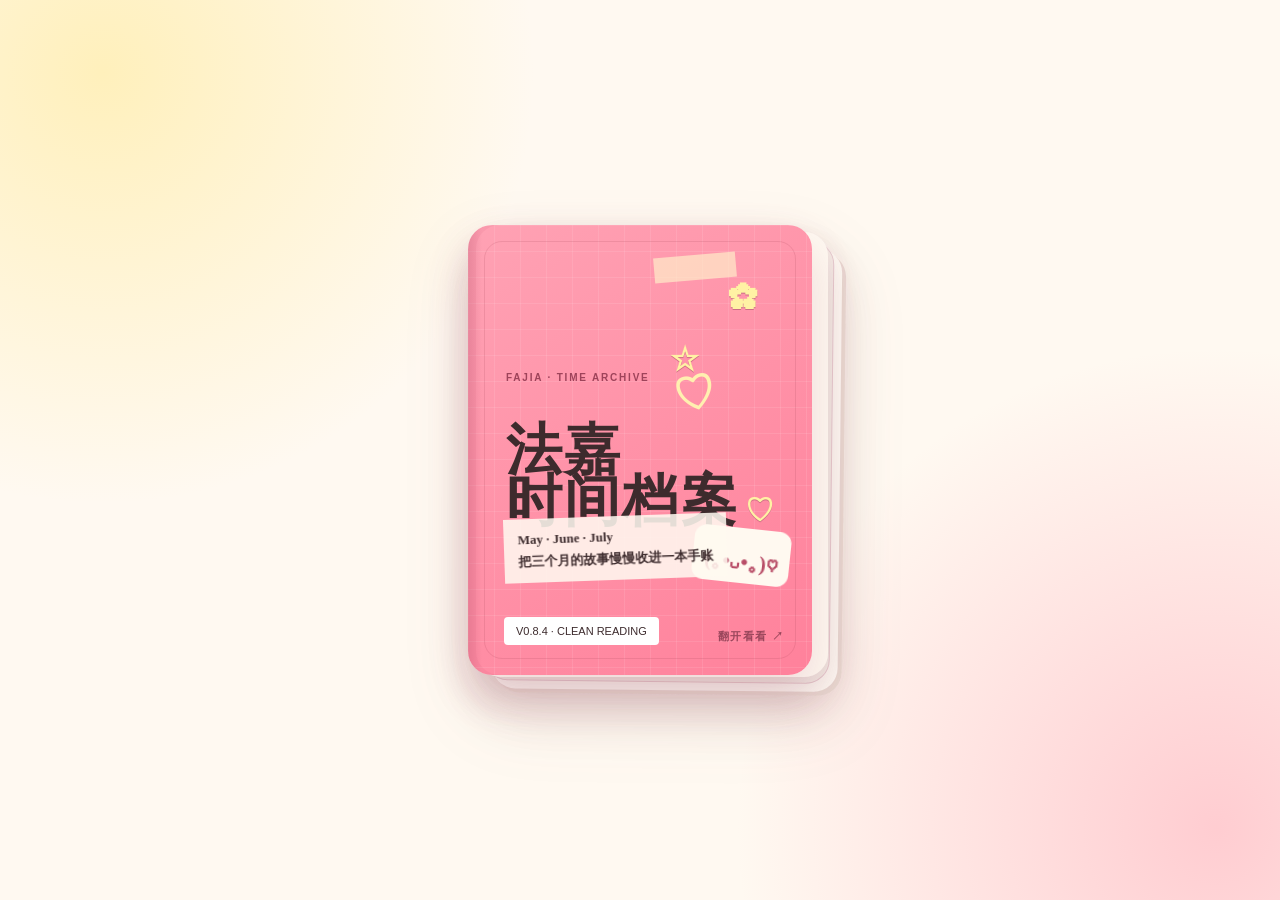
==== commit ce73a1b8: "update photos" ====
--- a/index.html
+++ b/index.html
@@ -4,9 +4,8 @@
   <meta charset="utf-8">
   <meta name="viewport" content="width=device-width,initial-scale=1">
   <meta name="theme-color" content="#fff9f1">
-  <link rel="icon" href="favicon.svg">
-  <title>法嘉时间档案 V0.8.3 · Reading Mode 阅读模式样板</title>
-  <link rel="stylesheet" href="prototype_v083.css">
+  <title>法嘉时间档案 V0.8.4 · Clean Reading + Material Fill</title>
+  <link rel="stylesheet" href="prototype_v084.css">
 </head>
 <body>
 <main>
@@ -19,7 +18,7 @@
       <span class="doodle d1">✿</span><span class="doodle d2">☆</span><span class="doodle d3">♡</span>
       <span class="chibi">(｡•ᴗ•｡)♡</span>
       <p>May · June · July<br>把三个月的故事慢慢收进一本手账</p>
-      <small>V0.8.3 · READING MODE</small>
+      <small>V0.8.4 · CLEAN READING</small>
       <b>翻开看看 ↗</b>
     </button>
     <div class="page-shadow"></div>
@@ -118,6 +117,6 @@
     </div>
   </section>
 </main>
-<script src="prototype_v083.js"></script>
+<script src="prototype_v084.js"></script>
 </body>
 </html>
--- a/prototype_v084.css
+++ b/prototype_v084.css
@@ -0,0 +1,249 @@
+:root{
+  --pink:#FF8AA1;--deep:#c65370;--gold:#FFE25B;--paper:#fffdf8;--ink:#3d2b2d;--muted:#9d727b;--line:#ead7d2;
+  --hand:"STKaiti","KaiTi","Kaiti SC",serif;--sans:"PingFang SC","Microsoft YaHei",sans-serif;
+}
+*{box-sizing:border-box}html,body{margin:0}body{min-height:100vh;background:radial-gradient(circle at 8% 8%,#ffe88d88,transparent 27rem),radial-gradient(circle at 95% 92%,#ff8aa166,transparent 30rem),#fff9f1;color:var(--ink);font-family:var(--sans)}
+button{font:inherit;color:inherit}.hidden{display:none!important}main{min-height:100vh;display:grid;place-items:center;padding:24px}
+.closed-stage{position:relative;width:clamp(330px,28vw,430px);aspect-ratio:.78;display:grid;place-items:center;perspective:1500px;filter:drop-shadow(0 22px 30px #75424a18)}
+.closed-stage:before{content:"";position:absolute;z-index:0;width:96%;height:96%;left:7%;top:4%;border-radius:24px;background:#f7eee8;border:1px solid #e9cdd1;box-shadow:8px 8px 0 #fffaf4,12px 12px 0 #ead9d2,0 26px 58px #75424a20;transform:rotate(.65deg)}
+.page-shadow{position:absolute;z-index:1;width:98%;height:97%;left:4.5%;top:2.5%;border-radius:24px;background:linear-gradient(90deg,#f4e9e2 0 2%,#fffaf2 2% 100%);box-shadow:0 18px 42px #7b465026}
+.cover{position:relative;z-index:2;width:96%;height:98%;border:0;border-radius:24px;text-align:left;padding:34px 38px;overflow:hidden;cursor:pointer;background:linear-gradient(#ffffff18 1px,transparent 1px),linear-gradient(90deg,#ffffff18 1px,transparent 1px),linear-gradient(145deg,#ffa2b4,#ff819b);background-size:26px 26px,26px 26px,auto;box-shadow:0 20px 48px #a7466230,inset 8px 0 0 #d9627f22;transition:transform .62s cubic-bezier(.22,.72,.18,1),filter .62s ease,opacity .42s ease;transform-origin:3% 50%}
+.cover:before{content:"";position:absolute;inset:0 auto 0 0;width:14px;background:linear-gradient(90deg,#a8445f35,transparent)}.cover:after{content:"";position:absolute;inset:16px;border:1px solid #9d405329;border-radius:18px}
+.cover .tiny{display:block;font-size:10px;font-weight:900;letter-spacing:.18em;color:#9e435a;margin-bottom:42px}.cover h1{font:900 clamp(48px,4.4vw,66px)/.92 var(--hand);margin:0;letter-spacing:.04em}.cover .heart{position:absolute;left:60%;top:33%;font:900 42px/1 var(--hand);color:#fff0b0;transform:rotate(-12deg)}.cover p{position:absolute;left:36px;bottom:82px;background:#fffaf0dc;padding:10px 14px;font:700 13px/1.7 var(--hand);transform:rotate(-2deg);z-index:2}.cover small{position:absolute;bottom:30px;left:36px;background:#fff;padding:8px 12px;border-radius:4px;font-size:11px}.cover>b{position:absolute;right:28px;bottom:31px;font-size:11px;letter-spacing:.12em;color:#99465b}
+.tape{position:absolute;width:82px;height:25px;background:#fff2cbaa;transform:rotate(-5deg)}.t1{top:30px;left:54%}.t2{right:28px;bottom:112px;background:#ffe25baa;transform:rotate(7deg)}.doodle{position:absolute;color:#fff2a4;font:900 29px/1 var(--hand);text-shadow:0 1px #cd6f86}.d1{top:60px;right:54px}.d2{top:120px;right:113px}.d3{right:38px;bottom:150px}.chibi{position:absolute;right:22px;bottom:92px;font:900 21px/1 var(--hand);color:#b84d67;background:#fff9f0;padding:24px 12px 10px;border-radius:12px;transform:rotate(6deg)}
+.closed-stage.opening .cover{transform:translateX(-4%) rotateY(-67deg) scale(1.035);filter:brightness(1.03);opacity:.12}.closed-stage.opening .page-shadow,.closed-stage.opening:before{transition:transform .58s ease,opacity .42s ease;transform:scale(1.05);opacity:.2}
+.opened{width:min(95vw,1540px);perspective:1800px}.book{position:relative;display:grid;grid-template-columns:1fr 44px 1fr;align-items:stretch;opacity:0;transform:translateY(12px) scale(.9) rotateX(3deg);transform-origin:50% 50%}.opened.revealed .book{animation:bookReveal .72s cubic-bezier(.18,.76,.16,1) forwards}@keyframes bookReveal{0%{opacity:0;transform:translateY(16px) scale(.88) rotateX(4deg)}55%{opacity:1;transform:translateY(0) scale(1.01) rotateX(0)}100%{opacity:1;transform:translateY(0) scale(1) rotateX(0)}}
+.page{position:relative;min-height:840px;padding:42px 34px 48px;border:1px solid #ebd8d1;background:linear-gradient(180deg,#fffefc,#fffaf4 55%,#fffaf8);box-shadow:0 18px 45px #71414b12;overflow:hidden}.left{border-radius:22px 0 0 22px}.right{border-radius:0 22px 22px 0}.gutter{position:relative;background:linear-gradient(90deg,#d8c4bc,#f1e2dc 25%,#cbb0a8 48%,#f7eee8 72%,#d3c1ba);border-block:1px solid #e8d7d1;box-shadow:inset 0 0 24px #7d5a551e}.gutter:before,.gutter:after{content:"";position:absolute;top:0;bottom:0;width:2px;background:#f9f0ea}.gutter:before{left:10px}.gutter:after{right:10px}
+.paper-grid{position:absolute;inset:0;pointer-events:none;background:linear-gradient(transparent 31px,#f9eff2 32px),linear-gradient(90deg,transparent 31px,#faf2ea 32px);background-size:32px 32px;opacity:.42}
+.tabs{position:absolute;right:-58px;top:70px;display:flex;flex-direction:column;gap:12px;z-index:10}.tabs button{writing-mode:vertical-rl;border:1px solid #e9b9c4;border-radius:16px;background:#fff9fb;padding:12px 9px;font-weight:800;color:#a04a5f;cursor:pointer;box-shadow:0 8px 16px #79475114}.tabs button.active{background:linear-gradient(180deg,#ffdce5,#fff0b6);color:#8e364e}
+.month-head{display:flex;gap:16px;align-items:flex-start}.month-head .num{font:900 86px/.9 Georgia,serif;color:#e16f88;opacity:.9}.month-head strong{display:block;font:900 42px/1 var(--hand)}.month-head em{display:block;margin-top:5px;font:800 14px/1 Georgia,serif;color:#ae6a7b;letter-spacing:.16em;font-style:normal}.month-head p{margin:14px 0 0;line-height:1.7;color:#7b5860}.corner-note{position:absolute;right:34px;bottom:30px;font:900 20px/1 var(--hand);color:#d28a9a;transform:rotate(-7deg)}.legend{display:flex;gap:18px;flex-wrap:wrap;margin-top:18px;font-size:11px;font-weight:800;color:#8c6470}.rule{margin:13px 0 0;line-height:1.7;color:#7a5a62}
+.calendar{display:grid;grid-template-columns:repeat(7,1fr);gap:10px;margin-top:24px}.weekday{font-size:11px;font-weight:900;letter-spacing:.1em;color:#ba7385;padding-inline:4px}.day{min-height:94px;border:1px solid #ecd9d2;border-radius:16px;padding:10px 10px 12px;background:#fff;text-align:left;cursor:pointer;position:relative;box-shadow:0 6px 12px #71414b0b}.day.blank{visibility:hidden;pointer-events:none}.day time{display:block;font:900 22px/1 Georgia,serif;color:#cc667e}.day label{display:block;margin-top:8px;font-size:12px;line-height:1.4;color:#6f4f57}.day .mark{display:inline-block;margin-top:7px;padding:3px 7px;border-radius:999px;font-size:9px;font-weight:900;letter-spacing:.08em}.day.has-p0{background:linear-gradient(180deg,#fffefb,#fff7fa)}.day.has-template::after{content:"✦";position:absolute;right:10px;top:8px;color:#be8f00;font-size:15px}.mark.p0{background:#ffd9e1;color:#9d4157}.day.range{border-color:#efb5c4;box-shadow:0 0 0 2px #ffe4eb inset}
+.ribbon small,.archive-head small,.chapter-intro small{display:block;font-size:10px;font-weight:900;color:#c57385;letter-spacing:.14em}.ribbon h2,.archive-head h2{font:900 29px/1.25 var(--hand);margin:5px 0}.intro-card{position:relative;margin-top:24px;padding:30px;border:1px dashed #e6b8c3;border-radius:18px;background:linear-gradient(145deg,#fff8fb,#fffdf2);box-shadow:0 10px 25px #71414b0d}.intro-card h3{font:900 29px/1.25 var(--hand);margin:0 0 13px}.intro-card p{line-height:1.8;color:#77565d}.intro-card button,.nav-btn,.back-btn{border:1px solid #ebb6c2;background:white;border-radius:999px;padding:10px 15px;color:#9f465b;font-weight:800;cursor:pointer}.crown{position:absolute;right:24px;top:17px;color:#b78900;font-size:30px}
+.chapter-intro{margin:24px 0 10px}.chapter-intro h3{font:900 28px/1.3 var(--hand);margin:6px 0 0}.chapter-rail{display:grid;gap:14px}.chapter-card{position:relative;border:1px solid #ead7d2;border-radius:18px;background:linear-gradient(145deg,#fffdfa,#fff7f1);padding:18px 18px 18px 112px;min-height:124px;cursor:pointer;box-shadow:0 10px 20px #71414b0b}.chapter-card.active{border-color:#efadc0;box-shadow:0 0 0 2px #ffe1e8 inset,0 12px 22px #71414b10}.chapter-badge{position:absolute;left:16px;top:16px;display:grid;place-items:center;width:78px;height:88px;border-radius:18px;background:linear-gradient(145deg,#ffc8d7,#fff0b8);box-shadow:6px 6px 0 #fff7df}.chapter-badge b{display:block;font:900 30px/1 Georgia,serif;color:#a23d57}.chapter-badge small{display:block;font-size:10px;letter-spacing:.12em;color:#8c5a68}.chapter-card h4{margin:0;font:900 24px/1.2 var(--hand)}.chapter-card p{margin:8px 0;color:#70545b;line-height:1.7;font-size:13px}.chapter-meta{display:flex;gap:8px;flex-wrap:wrap}.chapter-meta span{display:inline-block;padding:4px 8px;border-radius:999px;background:#fff5f8;color:#9d5366;font-size:10px;font-weight:900;letter-spacing:.04em}.chapter-card .view-arrow{position:absolute;right:15px;bottom:13px;color:#b05a6f;font-size:12px;font-weight:900}
+.day-layout{display:grid;gap:18px}.back-row{display:flex;justify-content:space-between;align-items:center;gap:10px;flex-wrap:wrap}.chapter-pill{padding:7px 12px;border-radius:999px;background:#fff2f5;color:#b04c67;font-weight:900;font-size:11px;letter-spacing:.08em}.chapter-stamp{display:flex;align-items:center;gap:12px}.chapter-stamp span{display:inline-block;padding:6px 10px;border-radius:999px;background:#fff0f3;color:#c15773;font-size:10px;font-weight:900;letter-spacing:.12em}.chapter-stamp b{font:900 26px/1 var(--hand)}.event-date{display:flex;align-items:flex-end;gap:12px}.event-date b{font:900 92px/.82 Georgia,serif;color:#da6981}.event-date span{font:900 24px/1.05 var(--hand)}.event-date i{font-size:14px;color:#a4757e;font-style:normal}.hand-title small,.later-title small{display:block;font-size:10px;font-weight:900;color:#c57385;letter-spacing:.14em}.hand-title h2,.later-title h2{font:900 34px/1.2 var(--hand);margin:6px 0 10px}.hand-title p,.later-title p{color:#73535c;line-height:1.8;margin:0}
+.polaroid{position:relative;background:#fff;padding:14px 14px 18px;border:1px solid #eddad5;border-radius:4px;box-shadow:0 15px 24px #71414b12,8px 8px 0 #fff4ef;transform:rotate(-2deg)}.photo-tape{position:absolute;left:50%;top:-12px;transform:translateX(-50%) rotate(-4deg);width:86px;height:26px;background:#fff2cbaa;border-radius:4px}.polaroid img{display:block;width:100%;height:270px;object-fit:cover;border-radius:3px;background:#f4ede8}.polaroid figcaption{text-align:center;font:800 13px/1.6 var(--hand);padding-top:10px;color:#7f5e67}.fake-photo{display:grid;place-items:center;min-height:270px;border-radius:3px;background:radial-gradient(circle at 20% 20%,#ffe25b55,transparent 35%),linear-gradient(145deg,#f8dfe6,#fff6e0);color:#b45c72;text-align:center;padding:20px}.fake-photo b{display:block;font:900 34px/1 var(--hand)}.fake-photo span{display:block;margin-top:10px;font-weight:800;color:#8c6872}
+.memo{padding:14px 16px;border-radius:16px;border:1px solid #edd8d0;font-size:13px;line-height:1.7;background:#fff}.memo b{display:block;margin-bottom:4px;color:#9e4d61}.memo-pink{background:#fff5f7}.memo-yellow{background:#fff9dc}.memo-blue{background:#f6fbff}.mini-timeline{display:grid;gap:12px}.mini-timeline>div{position:relative;padding:14px 14px 14px 88px;border:1px solid #ecd8d2;border-radius:15px;background:#fff}.mini-timeline time{position:absolute;left:16px;top:15px;font:900 18px/1 Georgia,serif;color:#d96a82}.mini-timeline p{margin:0;color:#73545c;line-height:1.7;font-size:13px}.mini-timeline .soft{background:#fffbe7}.mini-timeline .soft span{position:absolute;right:14px;top:12px;padding:4px 7px;border-radius:999px;background:#fff0a3;color:#7b6200;font-size:9px;font-weight:900}.scribble,.stamp-round{font:900 22px/1 var(--hand);color:#cd7589;transform:rotate(-4deg)}.event-links{display:flex;gap:10px;flex-wrap:wrap}
+.thread{position:relative;height:80px;margin:10px 0 6px 36px}.thread:before{content:"";position:absolute;left:6px;top:0;bottom:0;width:3px;border-radius:999px;background:linear-gradient(180deg,#ffb8c8,#ffe25b)}.thread i{position:absolute;left:0;width:14px;height:14px;border-radius:50%;background:#e96d88;border:3px solid #fff}.thread i:nth-child(1){top:4px}.thread i:nth-child(2){top:31px}.thread i:nth-child(3){top:58px}
+.evidence-card{position:relative;margin-bottom:16px;padding:18px 18px 16px 22px;border:1px solid #ecd8d2;border-radius:18px;background:#fff;box-shadow:0 10px 18px #71414b0a}.evidence-card .pin{position:absolute;left:-6px;top:18px;color:#e76884;font-size:18px}.e-date b{display:block;font:900 26px/1 Georgia,serif;color:#d96882}.e-date small{display:block;margin-top:4px;color:#ba7284;font-size:10px;font-weight:900;letter-spacing:.1em}.faux-video,.postcard-art{margin:14px 0;border-radius:14px;border:1px dashed #ebcfd5;min-height:104px;display:grid;place-items:center;background:linear-gradient(145deg,#fff5f8,#fffbe9);text-align:center;color:#b36076;padding:18px}.faux-video span{font-size:34px}.faux-video small{display:block;margin-top:8px;font-weight:900;letter-spacing:.14em}.postcard-art span{display:block;font:900 30px/1 var(--hand)}.postcard-art i{font-style:normal;margin-top:8px;color:#8e6670}.postcard-art em{font-style:normal;font-size:28px;color:#f0b042}.evidence-card h3{margin:0 0 8px;font:900 24px/1.2 var(--hand)}.evidence-card p{margin:0;color:#74555d;line-height:1.75;font-size:13px}.evidence-card footer{display:flex;justify-content:space-between;align-items:center;gap:8px;flex-wrap:wrap;margin-top:12px}.evidence-card footer b{display:inline-block;padding:5px 8px;border-radius:999px;background:#fff3b5;color:#796200;font-size:10px;letter-spacing:.04em}.evidence-card footer a{text-decoration:none;color:#a24c61;font-weight:800;font-size:12px}
+.logic-note{display:flex;gap:12px;align-items:flex-start;padding:14px 16px;border:1px dashed #e7c4cb;border-radius:16px;background:#fff8f2;color:#7b5c64;line-height:1.75}.logic-note span{font-size:22px}.logic-note p{margin:0}.stamp-round{display:inline-grid;place-items:center;width:98px;height:98px;border:2px dashed #de8ca0;border-radius:50%;margin-top:4px}.no-evidence{padding:20px;border:1px dashed #e5cad0;border-radius:16px;background:#fffaf8;color:#7a5b63;line-height:1.8}.no-evidence b{display:block;font:900 24px/1.2 var(--hand);margin-bottom:6px}.under-review{padding:18px;border-left:4px solid #ffd95a;background:#fffced;border-radius:10px;color:#7b6744;line-height:1.75}
+.archive-envelope{position:relative;margin-top:22px;padding:26px;border:1px dashed #e8b9c5;border-radius:18px;background:#fff8ee;line-height:1.8}.archive-envelope .seal{position:absolute;right:22px;top:10px;font-size:35px;color:#d2677d}.archive-label{margin-top:16px;padding:14px 16px;background:#fffdf8;border:1px solid #ecd9d2;border-radius:14px;line-height:1.75;color:#785962}.archive-stack{display:grid;gap:14px;margin-top:20px}.archive-card{position:relative;padding:16px 16px 16px 92px;border:1px solid #ecd8d2;border-radius:16px;background:#fff}.archive-card time{position:absolute;left:16px;top:16px;font:900 18px/1 Georgia,serif;color:#d76a83}.archive-card .platform{display:inline-block;padding:4px 7px;border-radius:999px;background:#fff3f6;color:#b1566d;font-size:9px;font-weight:900;letter-spacing:.08em}.archive-card h4{margin:8px 0 6px;font:900 21px/1.2 var(--hand)}.archive-card p{margin:0;color:#775760;line-height:1.75;font-size:13px}.archive-rule{margin-top:16px;padding:14px 16px;border-radius:14px;background:#fffbe5;border:1px solid #f0df8b;color:#76643e;line-height:1.75}.note-list{display:grid;gap:12px;margin-top:20px}.note-list article{padding:16px;border:1px dashed #ebccd3;border-radius:16px;background:#fffaf7;color:#775860;line-height:1.75}.note-list b{display:block;font:900 22px/1.2 var(--hand);margin-bottom:6px}
+@media (max-width:1050px){main{padding:10px}.closed-stage{width:min(86vw,620px);min-width:0}.book{grid-template-columns:1fr}.gutter{display:none}.left,.right{border-radius:22px;min-height:unset}.right{margin-top:12px}.tabs{position:fixed;right:6px;bottom:12px;top:auto;flex-direction:row}.tabs button{writing-mode:horizontal-tb;width:auto;border-radius:999px;padding:9px 11px}}
+@media (max-width:650px){.closed-stage{width:92vw;aspect-ratio:.75}.cover{padding:32px 27px}.cover h1{font-size:58px}.chibi{right:16px;bottom:95px;font-size:20px}.cover p{left:25px;bottom:86px;font-size:12px}.cover small{left:25px}.page{padding:30px 18px 54px}.calendar{overflow-x:auto;grid-template-columns:repeat(7,minmax(96px,1fr))}.weekday{display:none}.month-head .num{font-size:68px}.month-head strong{font-size:34px}.chapter-card{padding-left:18px}.chapter-badge{position:static;width:88px;height:52px;margin-bottom:12px}.event-date b{font-size:72px}.hand-title h2,.later-title h2{font-size:29px}.polaroid img,.fake-photo{height:210px;min-height:210px}.mini-timeline>div{padding-left:14px}.mini-timeline time{position:static;display:block;margin-bottom:8px}.archive-card{padding-left:16px}.archive-card time{position:static;display:block;margin-bottom:8px}}
+
+/* V0.7.5 additions */
+.mode-legend{display:grid;grid-template-columns:repeat(2,minmax(0,1fr));gap:12px;margin:22px 0 8px}
+.mode-legend article{padding:14px 15px;border:1px dashed #e7c4cb;border-radius:16px;background:#fffaf7;line-height:1.65;color:#76565e}
+.mode-legend b{display:block;font:900 20px/1.2 var(--hand);margin-bottom:5px;color:#a14c61}
+.mode-summary{padding:14px 16px;border-radius:16px;border:1px dashed #e7c4cb;background:#fff9f4;line-height:1.75;color:#775860}
+.mode-summary b{display:block;font:900 22px/1.2 var(--hand);margin-bottom:6px;color:#9f4d61}
+.mode-summary em{font-style:normal;display:inline-block;margin-top:7px;padding:4px 9px;border-radius:999px;background:#fff0f3;color:#b0536a;font-size:10px;font-weight:900;letter-spacing:.08em}
+.chapter-meta .mode-pill{background:#fff1c8;color:#816600}
+.archive-kinds{display:grid;gap:12px;margin-top:18px}
+.archive-kinds article{padding:14px 16px;border:1px dashed #e7c4cb;border-radius:16px;background:#fffaf7;color:#775860;line-height:1.75}
+.archive-kinds b{display:block;font:900 20px/1.2 var(--hand);margin-bottom:6px;color:#9e4d61}
+@media (max-width:650px){.mode-legend{grid-template-columns:1fr}}
+
+/* V0.7.6 additions */
+.month-progress{display:grid;grid-template-columns:repeat(3,minmax(0,1fr));gap:12px;margin:18px 0 8px}
+.month-progress div{padding:14px 12px;border:1px dashed #e8c7ce;border-radius:16px;background:#fffaf7;text-align:center;color:#7a5a62}
+.month-progress b{display:block;font:900 28px/1 Georgia,serif;color:#c75d79}
+.month-progress span{display:block;margin-top:5px;font-size:12px;line-height:1.4}
+.day.archive-only{background:linear-gradient(180deg,#fffdf7,#f7fbff);border-style:dashed}
+.day.archive-only time{color:#6f8dab}
+.day.archive-only .mark.archive{background:#eef6ff;color:#5a7a9a}
+
+.day .event-dot{display:inline-block;width:8px;height:8px;border-radius:50%;margin-top:8px;background:#d77a90}
+.day .event-dot.node-real_event{background:#dc748c}
+.day .event-dot.node-public_post{background:#d5a83d}
+.day .event-dot.node-public_interaction{background:#7198b7}
+.day .event-dot.node-public_clue{background:#8e8e8e}
+.day .archive-chip{display:inline-block;margin-top:7px;padding:3px 7px;border-radius:999px;background:#eef6ff;color:#5a7a9a;font-size:9px;font-weight:800}
+
+.gallery-strip{display:grid;grid-template-columns:repeat(2,minmax(0,1fr));gap:12px}
+.gallery-photo{position:relative;background:#fff;padding:10px 10px 14px;border:1px solid #eddad5;border-radius:4px;box-shadow:0 8px 16px #71414b0d}
+.gallery-photo img{display:block;width:100%;height:170px;object-fit:cover;border-radius:3px}
+.gallery-photo figcaption{text-align:center;font:800 12px/1.5 var(--hand);padding-top:8px;color:#7f5e67}
+.gallery-photo:nth-child(1){transform:rotate(-2deg)}
+.gallery-photo:nth-child(2){transform:rotate(2deg)}
+.quick-jump{display:flex;gap:10px;flex-wrap:wrap}
+.quick-jump button{border:1px solid #e9c1c9;background:#fff9fb;color:#a14d61;border-radius:999px;padding:8px 12px;font-weight:800;font-size:12px;cursor:pointer}
+@media (max-width:650px){.month-progress{grid-template-columns:1fr}.gallery-strip{grid-template-columns:1fr}}
+
+/* V0.7.8 node types */
+.node-pill{display:inline-flex;align-items:center;gap:6px;padding:7px 12px;border-radius:999px;background:#fff6f8;border:1px solid #efc8d0;color:#b75d74;font-size:12px;font-weight:900;letter-spacing:.08em;text-transform:uppercase}
+.node-pill small{font-size:11px;letter-spacing:0;color:#8b6a72;text-transform:none;font-weight:700}
+.chapter-meta{display:flex;flex-wrap:wrap;gap:6px}
+.chapter-meta .node-mini{background:#f7f1ea;color:#8a6b61;border:1px solid #ead6ca;border-radius:999px;padding:4px 8px;font-size:11px;font-weight:800}
+.time-anchors{display:grid;gap:10px;margin:16px 0 10px}
+.time-anchor{display:flex;justify-content:space-between;gap:12px;padding:12px 14px;border-radius:16px;border:1px dashed #ebcfd3;background:#fffdfb}
+.time-anchor .ta-label{font-weight:900;color:#a14d61}
+.time-anchor .ta-value{font-weight:800;color:#59444b;text-align:right}
+.time-anchor .ta-note{display:block;font-size:12px;color:#8d757b;font-weight:600;margin-top:4px}
+.time-anchor.tone-pink{background:#fff8fa}
+.time-anchor.tone-blue{background:#f8fbff}
+.time-anchor.tone-yellow{background:#fffdf6}
+.source-card{margin:14px 0 18px;padding:16px;border:1px dashed #e5ccd1;border-radius:18px;background:#fffaf7}
+.source-card h4{margin:0 0 10px;font-size:16px;color:#714b54}
+.source-grid{display:grid;grid-template-columns:1fr 1fr;gap:10px}
+.source-item{padding:10px 12px;border-radius:14px;background:#fff;border:1px solid #efe3df}
+.source-item b{display:block;font-size:12px;color:#b5657b;margin-bottom:4px;letter-spacing:.06em;text-transform:uppercase}
+.source-item span{font-size:13px;line-height:1.5;color:#57454b}
+.context-box{margin-top:18px;padding:18px;border-radius:22px;border:1px solid #ead7d3;background:linear-gradient(180deg,#fffdfb,#fff8f7)}
+.context-box .context-head small{font-weight:900;color:#ba6d7d;letter-spacing:.12em}
+.context-box .context-head h3{margin:6px 0 8px;color:#4f3338;font-size:22px}
+.context-box .context-head p{margin:0 0 12px;color:#6f5a61;line-height:1.8}
+.context-note{padding:12px 14px;border-radius:16px;background:#fff;border:1px dashed #ead2d6;color:#654d54;font-size:13px;line-height:1.7;margin-top:12px}
+@media (max-width:650px){.source-grid{grid-template-columns:1fr}.time-anchor{flex-direction:column}.time-anchor .ta-value{text-align:left}}
+
+/* V0.7.9 same-day multi-node support */
+.multi-day{display:block;padding:10px 8px 9px;cursor:default;min-height:112px}
+.multi-day time{display:inline-block}
+.multi-count{float:right;font-size:9px;font-weight:900;color:#aa7080;text-transform:uppercase;letter-spacing:.06em;margin-top:2px}
+.node-stack{display:grid;gap:5px;margin-top:7px}
+.mini-node{display:flex;align-items:center;gap:5px;width:100%;border:1px solid #ead7d2;border-radius:9px;background:#fff;padding:5px 6px;text-align:left;font-size:9px;font-weight:800;color:#6d5058;cursor:pointer;line-height:1.2}
+.mini-node b{display:grid;place-items:center;flex:0 0 18px;height:18px;border-radius:50%;font:900 9px/1 Georgia,serif;background:#fff0f3;color:#a84d65}
+.mini-node.node-real_event{background:#fff9f7}
+.mini-node.node-public_post{background:#fffdf3}
+.mini-node.node-public_interaction{background:#f8fbff}
+.same-day-box{padding:12px 14px;border:1px dashed #e3c8ce;border-radius:16px;background:#fffaf8}
+.same-day-box small{display:block;font-size:10px;font-weight:900;letter-spacing:.12em;color:#bb6e80;margin-bottom:8px}
+.same-day-box>div{display:flex;gap:8px;flex-wrap:wrap}
+.same-day-box button{border:1px solid #e6c6ce;background:#fff;border-radius:999px;padding:7px 10px;color:#9b4d62;font-weight:800;font-size:11px;cursor:pointer}
+@media (max-width:650px){.multi-day{min-height:126px}.mini-node{font-size:10px}}
+
+/* V0.8.0 multi-month framework */
+.month-nav{display:flex;align-items:center;justify-content:space-between;gap:12px;margin-bottom:18px;position:relative;z-index:2}
+.month-arrow{border:1px solid #ecc5cd;background:#fffafc;color:#a95268;border-radius:999px;padding:8px 13px;font-size:11px;font-weight:900;letter-spacing:.08em;cursor:pointer}
+.month-arrow:disabled{opacity:.28;cursor:default}
+.month-tabs{display:flex;gap:8px;flex-wrap:wrap;justify-content:center}
+.month-tab{border:1px solid #ead7d2;background:#fffdf9;color:#8d6670;border-radius:999px;padding:8px 13px;font-size:12px;font-weight:900;cursor:pointer}
+.month-tab.active{background:linear-gradient(135deg,#ffd9e4,#fff0b4);border-color:#ecb6c4;color:#963f56;box-shadow:0 5px 12px #8d53600e}
+.chapter-turn{display:block;margin:24px auto 0;border:1px dashed #e5b7c2;background:linear-gradient(135deg,#fff8fb,#fffbed);border-radius:20px;padding:15px 22px;color:#a14c62;font:900 18px/1.35 var(--hand);cursor:pointer;box-shadow:0 10px 20px #74424b0b}
+.month-special{display:grid;gap:12px;margin:20px 0 10px}
+.special-card{padding:15px 16px;border:1px dashed #e7c8cf;border-radius:17px;background:#fffaf7;color:#72575e;line-height:1.7}
+.special-card b{display:block;font:900 20px/1.2 var(--hand);color:#9f4e63;margin-bottom:5px}
+.special-card.echo{background:#f8fbff;border-color:#cfdcea}
+.special-card.inferred{background:#fffbed;border-color:#e8d790}
+.day .echo-badge{position:absolute;right:8px;bottom:8px;border-radius:999px;background:#edf6ff;color:#597895;padding:3px 6px;font-size:9px;font-weight:900}
+.day .status-badge{position:absolute;right:8px;top:8px;border-radius:999px;background:#fff1bf;color:#7e6500;padding:3px 6px;font-size:9px;font-weight:900}
+.day.multi-day .echo-badge{position:static;display:inline-block;margin-top:5px}
+.node-public_clue{background:#f6fbff!important;border-color:#bcd0e0!important;color:#5c7890!important}
+.node-route_context{background:#fffbe8!important;border-color:#e8db9c!important;color:#7a6a28!important}
+.mark.clue{background:#edf6ff;color:#5c7790}
+.mark.route{background:#fff3b0;color:#7a6500}
+.status-line{display:flex;gap:7px;flex-wrap:wrap;margin-top:8px}
+.status-line span{display:inline-block;border-radius:999px;padding:4px 8px;font-size:10px;font-weight:900;letter-spacing:.06em;background:#fff5f7;color:#a34f65}
+.status-line .inferred{background:#fff3b9;color:#796200}
+.status-line .draft{background:#eef6ff;color:#58768e}
+.status-line .confirmed{background:#eef9f0;color:#4d7355}
+.cross-month-box{padding:16px 17px;border-radius:18px;background:#f7fbff;border:1px dashed #c8dae8;color:#5e6670;line-height:1.75}
+.cross-month-box b{display:block;color:#56758e;font:900 19px/1.2 var(--hand);margin-bottom:6px}
+.cross-month-box button{margin-top:10px;border:1px solid #cadce8;background:white;color:#55748c;border-radius:999px;padding:7px 11px;font-weight:800;cursor:pointer}
+@media (max-width:650px){.month-nav{align-items:flex-start}.month-tabs{flex:1}.month-arrow{padding:7px 9px}.chapter-turn{font-size:16px;width:100%}}
+
+/* V0.8.1 relation clarification */
+.cross-month-box.day-echo{background:#f7fbff;border-color:#c7dcea}
+.cross-month-box.day-echo b{color:#4f7896}
+.future-relation-box{padding:16px 17px;border-radius:18px;background:linear-gradient(135deg,#fff9e9,#fff7fb);border:1px dashed #e7c97c;color:#6d5a45;line-height:1.75}
+.future-relation-box b{display:block;color:#9a6b35;font:900 19px/1.25 var(--hand);margin-bottom:6px}
+.future-relation-box span{display:block}
+
+/* ============================================================
+   V0.8.3 · READING MODE
+   Keep the archive model underneath; show the story first.
+   ============================================================ */
+.reader-principle{margin:20px 0;padding:17px 18px;border:1px dashed #e6c2cb;border-radius:18px;background:linear-gradient(135deg,#fffafb,#fffdf4)}
+.reader-principle span{display:block;color:#bd6d80;font-size:10px;font-weight:900;letter-spacing:.16em}
+.reader-principle p{margin:7px 0 0;color:#765a61;line-height:1.75}
+.reader-special small{display:block;margin-bottom:6px;color:#c17385;font-size:10px;font-weight:900;letter-spacing:.14em}.reader-special b{font-size:24px}.reader-special span{display:block;margin-top:7px}
+.reader-card .reader-kind{display:inline-block;margin-bottom:5px;color:#b96b7d;font-size:10px;font-weight:900;letter-spacing:.12em}.reader-card p{padding-right:70px}
+
+.reader-page,.reader-archive-page{position:relative;z-index:1;display:grid;gap:18px}
+.reader-top{display:flex;align-items:center;justify-content:space-between;gap:12px}.reader-top>span{padding:7px 12px;border-radius:999px;background:#fff3f6;color:#aa586d;font-size:11px;font-weight:900}
+.reader-header{display:grid;grid-template-columns:145px 1fr;align-items:end;gap:20px;border-bottom:1px solid #f0dfe0;padding-bottom:18px}
+.reader-date b{display:block;font:900 88px/.82 Georgia,serif;color:#df718a}.reader-date small{display:block;margin-top:8px;color:#9d6a77;font-size:11px;font-weight:900;letter-spacing:.12em}
+.reader-header>div:last-child>small{display:block;color:#c47487;font-size:10px;font-weight:900;letter-spacing:.13em}.reader-header h1{margin:6px 0 0;font:900 38px/1.18 var(--hand)}
+.reader-story{margin:0;font:700 18px/1.9 var(--hand);color:#64494f}
+.reader-note{position:relative;margin:2px 0;padding:17px 18px 17px 22px;border-radius:18px;background:linear-gradient(135deg,#fff7fa,#fffdf0);border:1px dashed #e5bdc8}.reader-note:before{content:"";position:absolute;left:0;top:18px;width:5px;height:42px;border-radius:999px;background:linear-gradient(#f27e9a,#ffe06a)}.reader-note small{display:block;color:#b65c74;font-weight:900;letter-spacing:.1em}.reader-note p{margin:7px 0 0;color:#654d54;line-height:1.75}
+.reader-quote{margin:0;padding:12px 18px;text-align:center;color:#b36b7c;font:900 17px/1.6 var(--hand);transform:rotate(-1deg)}
+.reader-nav{display:flex;gap:10px;justify-content:space-between;margin-top:4px}
+.reader-peers{padding:16px 17px;border-radius:18px;border:1px dashed #e3c4cc;background:#fffaf8}.reader-peers>small{display:block;color:#bc7080;font-size:10px;font-weight:900;letter-spacing:.13em;margin-bottom:9px}.reader-peers>div{display:grid;grid-template-columns:repeat(2,minmax(0,1fr));gap:8px}.reader-peers button{display:flex;flex-direction:column;align-items:flex-start;gap:3px;border:1px solid #ead6da;background:#fff;border-radius:14px;padding:10px 12px;text-align:left;cursor:pointer}.reader-peers button span{font-size:9px;color:#b67382;font-weight:900}.reader-peers button b{font-size:13px;color:#634d53}
+.reader-relations{display:grid;gap:10px}.reader-relation{padding:14px 16px;border-radius:16px;border:1px dashed #e2c8ce;background:#fffaf8}.reader-relation small{display:block;color:#b46679;font-size:10px;font-weight:900;letter-spacing:.1em}.reader-relation b{display:block;margin-top:5px;color:#624b52}.reader-relation span{display:block;margin-top:5px;color:#816870;line-height:1.65;font-size:13px}.reader-relation.future{background:#fffbed;border-color:#e5d48a}.reader-relation.later{background:#f7fbff;border-color:#cddde8}
+.reader-archive-page>header{padding:4px 0 12px;border-bottom:1px solid #f0dfe0}.reader-archive-page>header small{color:#bf7082;font-size:10px;font-weight:900;letter-spacing:.15em}.reader-archive-page>header h2{margin:8px 0 8px;font:900 32px/1.22 var(--hand)}.reader-archive-page>header p{margin:0;color:#70555c;line-height:1.8}
+.reader-details{border:1px solid #ead5da;border-radius:20px;background:#fffdfa;overflow:hidden}.reader-details>summary{list-style:none;cursor:pointer;display:flex;justify-content:space-between;gap:12px;align-items:center;padding:16px 18px;color:#a44d64;font-weight:900}.reader-details>summary::-webkit-details-marker{display:none}.reader-details>summary:after{content:"＋";flex:0 0 auto;font-size:21px;color:#c16f82}.reader-details[open]>summary:after{content:"－"}.reader-details>summary span{display:block}.reader-details>summary small{font-size:10px;color:#9a7a82;font-weight:700}.reader-detail-body{padding:0 18px 18px;border-top:1px dashed #ead5da}.reader-detail-body .time-anchors{margin-top:16px}.reader-detail-body .context-box{margin-top:14px}.reader-detail-body .evidence-card{margin-top:14px}
+.debug-details{margin-top:16px;border-top:1px dashed #ead8da;padding-top:12px}.debug-details>summary{cursor:pointer;color:#aa8b92;font-size:11px;font-weight:800}.debug-grid{display:grid;grid-template-columns:auto 1fr;gap:7px 14px;margin-top:10px;font-size:11px}.debug-grid span{color:#b59aa0}.debug-grid b{word-break:break-all;color:#846870}
+.mobile-archive-details{display:none}
+.mobile-month-reader{display:none}
+.mobile-calendar-toggle{display:none}
+
+/* Keep desktop book, but make month pages reader-facing rather than debug-facing. */
+.mode-legend,.chapter-meta,.status-line{display:none!important}
+.month-progress span{font-size:11px}.month-progress div:nth-child(2) span:after{content:""}
+
+@media (max-width:1050px){
+  .reader-header{grid-template-columns:120px 1fr}.reader-date b{font-size:76px}.reader-header h1{font-size:34px}
+}
+
+@media (max-width:700px){
+  html{background:#fff8f1}body{background:linear-gradient(180deg,#fff5d8 0,#fffaf5 15%,#fff7f4 100%);overflow-x:hidden}
+  main{display:block;min-height:100svh;padding:0}
+  .closed-stage{width:min(92vw,430px);margin:8vh auto 0;aspect-ratio:.76}
+  .cover{padding:30px 26px}.cover h1{font-size:56px}.cover .tiny{margin-bottom:34px}.cover p{left:24px;right:24px;bottom:86px;font-size:12px}.cover small{left:24px;bottom:30px}.cover>b{right:24px}
+  .opened{width:100%;perspective:none}.book{display:block;width:100%;transform:none!important;opacity:1!important;animation:none!important}
+  .gutter{display:none!important}.page{min-height:0;padding:28px 20px 112px;border:0;border-radius:0!important;box-shadow:none;overflow:visible;background:linear-gradient(180deg,#fffdfa,#fff9f5)}
+  .paper-grid{position:fixed;inset:0;z-index:-1;opacity:.35}
+  .opened.view-month .page.right,.opened.view-day .page.right{display:none!important}
+  .opened.view-month .page.left,.opened.view-day .page.left{margin:0}
+  .tabs{position:fixed;z-index:50;left:50%;right:auto;bottom:calc(12px + env(safe-area-inset-bottom));top:auto;transform:translateX(-50%);display:flex;flex-direction:row;gap:5px;padding:5px;border:1px solid #efdde0;border-radius:999px;background:#fffdf8e8;backdrop-filter:blur(18px);box-shadow:0 12px 30px #6f4d551e}
+  .tabs button{writing-mode:horizontal-tb;width:auto;padding:9px 13px;border:0;background:transparent;box-shadow:none;border-radius:999px;font-size:12px}.tabs button.active{background:linear-gradient(135deg,#ffdce6,#fff0bd)}
+
+  /* Month becomes a single vertical notebook index. */
+  .month-head,.month-progress,.month-special,.legend,.rule,.chapter-turn,.corner-note{display:none!important}
+  .mobile-month-reader{display:block;position:relative;z-index:1}
+  .mobile-month-cover{position:relative;padding:22px 20px 24px;margin-bottom:18px;border:1px solid #eed8d6;border-radius:26px;background:linear-gradient(145deg,#fff9fb,#fffdf2);box-shadow:0 12px 30px #7848510d}
+  .mobile-month-cover:after{content:"✎";position:absolute;right:18px;top:18px;color:#e0a0ad;font-size:22px;transform:rotate(-9deg)}
+  .mobile-month-cover small{display:block;color:#c16e81;font-size:10px;font-weight:900;letter-spacing:.14em}.mobile-month-cover h2{margin:9px 0 10px;font:900 31px/1.24 var(--hand)}.mobile-month-cover p{margin:0;padding-right:10px;color:#765d63;line-height:1.8;font-size:15px}.mobile-month-count{display:flex;align-items:baseline;gap:7px;margin-top:17px;color:#a95369}.mobile-month-count b{font:900 31px/1 Georgia,serif}.mobile-month-count span{font-size:12px;font-weight:800}
+  .mobile-chapter-list{display:grid;gap:12px}.mobile-chapter-card{display:grid;grid-template-columns:62px 1fr 18px;gap:13px;align-items:start;width:100%;padding:15px 14px;border:1px solid #ebd8d3;border-radius:20px;background:#fffdfa;text-align:left;box-shadow:0 7px 18px #7048500a;cursor:pointer}.mobile-chapter-card time{display:grid;place-items:center;min-height:60px;border-radius:16px;background:linear-gradient(145deg,#ffcbd8,#fff0bc);font:900 24px/1 Georgia,serif;color:#a9455e}.mobile-chapter-card small{display:block;color:#c07384;font-size:9px;font-weight:900;letter-spacing:.1em}.mobile-chapter-card h3{margin:4px 0 5px;font:900 20px/1.3 var(--hand)}.mobile-chapter-card p{display:-webkit-box;-webkit-line-clamp:2;-webkit-box-orient:vertical;overflow:hidden;margin:0;color:#80676e;font-size:12px;line-height:1.6}.mobile-chapter-card>span{align-self:center;color:#bf6a7e;font-size:20px}
+  .mobile-calendar-toggle{display:block;width:100%;margin-top:16px;border:1px dashed #e5bbc6;border-radius:18px;background:#fffaf8;padding:13px;color:#a65267;font-weight:900}
+  .calendar{display:none;margin-top:16px;grid-template-columns:repeat(7,minmax(78px,1fr));overflow-x:auto;padding-bottom:8px}.show-mobile-calendar .calendar{display:grid}.show-mobile-calendar .legend{display:flex!important}.show-mobile-calendar .rule{display:block!important}.show-mobile-calendar .chapter-turn{display:block!important}
+  .month-nav{position:sticky;top:0;z-index:20;margin:-28px -20px 22px;padding:14px 18px 11px;background:#fffdf9e8;backdrop-filter:blur(16px);border-bottom:1px solid #f0dfe0}.month-tabs{flex-wrap:nowrap;overflow:auto;justify-content:flex-start;scrollbar-width:none}.month-tabs::-webkit-scrollbar{display:none}.month-tab{white-space:nowrap;padding:8px 13px}.month-arrow{flex:0 0 auto}
+
+  /* Day = one mobile notebook page. */
+  .reader-page{gap:15px}
+  .reader-top{position:sticky;top:0;z-index:18;margin:-28px -20px 6px;padding:14px 20px 10px;background:#fffdf9e8;backdrop-filter:blur(16px);border-bottom:1px solid #f2e4e2}.reader-top .back-btn{padding:8px 12px;font-size:12px}.reader-top>span{font-size:10px}
+  .reader-header{display:block;border:0;padding:4px 0 0}.reader-date{display:flex;align-items:baseline;gap:10px}.reader-date b{font-size:62px}.reader-date small{margin:0;font-size:10px}.reader-header>div:last-child{margin-top:8px}.reader-header>div:last-child>small{font-size:9px}.reader-header h1{font-size:31px;line-height:1.18}
+  .reader-story{font-size:17px;line-height:1.85}
+  .polaroid{margin:3px 6px 7px;padding:10px 10px 14px;transform:rotate(-1deg)}.polaroid img,.fake-photo{height:auto;min-height:0;max-height:none;aspect-ratio:auto;object-fit:contain}.polaroid figcaption{font-size:11px}
+  .gallery-strip{grid-template-columns:repeat(2,minmax(0,1fr));gap:8px;overflow:auto}.gallery-photo{min-width:0;padding:7px}.gallery-photo img{height:150px}.gallery-photo figcaption{font-size:10px}
+  .reader-note{padding:15px 15px 15px 19px}.reader-note p{font-size:14px}.reader-quote{font-size:15px;padding:8px 12px}
+  .reader-peers{padding:14px}.reader-peers>div{grid-template-columns:1fr}.reader-peers button{padding:10px 12px}
+  .reader-relations{gap:8px}.reader-relation{padding:12px 14px}.reader-relation span{font-size:12px}
+  .mobile-archive-details{display:block}.reader-details{border-radius:18px}.reader-details>summary{padding:14px 15px}.reader-details>summary small{display:none}.reader-detail-body{padding:0 14px 14px}.reader-detail-body .time-anchor{padding:11px 12px}.reader-detail-body .context-box{padding:14px}.reader-detail-body .evidence-card{padding:14px}.reader-detail-body .postcard-art,.reader-detail-body .faux-video{min-height:110px}
+  .reader-nav{padding-bottom:12px}.reader-nav .nav-btn{flex:1;padding:11px 12px}
+
+  /* Old technical surfaces stay hidden in default mobile reading. */
+  .chapter-rail,.chapter-intro,.intro-card,.reader-principle,.ribbon{display:none!important}
+}
+
+
+/* V0.8.4 desktop month view: keep the book metaphor, but let the calendar be the whole monthly overview.
+   The hand-journal directory remains a mobile reading aid instead of occupying the desktop right page. */
+@media (min-width:701px){
+  .opened.view-month{width:min(92vw,1180px)}
+  .opened.view-month .book{grid-template-columns:1fr;max-width:1180px;margin:0 auto}
+  .opened.view-month .gutter,
+  .opened.view-month .page.right{display:none!important}
+  .opened.view-month .page.left{border-radius:22px;min-height:760px;padding:38px 42px 52px}
+  .opened.view-month .month-head{align-items:center;margin-bottom:20px}
+  .opened.view-month .month-head p{display:none}
+  .opened.view-month .month-progress,
+  .opened.view-month .month-special,
+  .opened.view-month .legend,
+  .opened.view-month .rule,
+  .opened.view-month .chapter-turn,
+  .opened.view-month .corner-note{display:none!important}
+  .opened.view-month .calendar{grid-template-columns:repeat(7,minmax(0,1fr));gap:10px}
+  .opened.view-month .day{min-height:112px}
+  .opened.view-month .day label{font-size:12px;line-height:1.35}
+  .opened.view-month .day.has-template::after{display:none}
+}
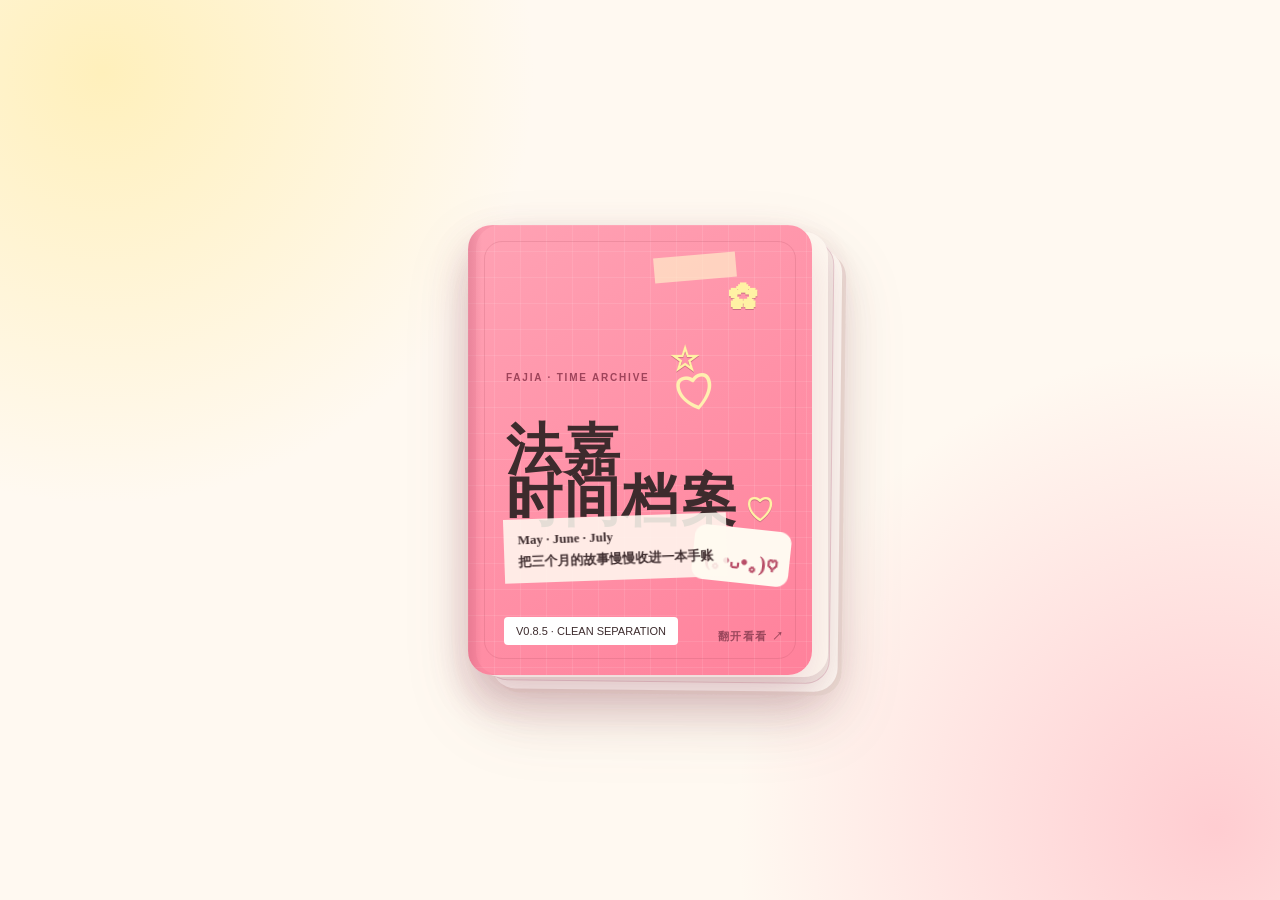
==== commit 66dc4906: "update small photos" ====
--- a/index.html
+++ b/index.html
@@ -4,8 +4,8 @@
   <meta charset="utf-8">
   <meta name="viewport" content="width=device-width,initial-scale=1">
   <meta name="theme-color" content="#fff9f1">
-  <title>法嘉时间档案 V0.8.4 · Clean Reading + Material Fill</title>
-  <link rel="stylesheet" href="prototype_v084.css">
+  <title>法嘉时间档案 V0.8.5 · Clean Separation + View Lab</title>
+  <link rel="stylesheet" href="prototype_v085.css">
 </head>
 <body>
 <main>
@@ -18,7 +18,7 @@
       <span class="doodle d1">✿</span><span class="doodle d2">☆</span><span class="doodle d3">♡</span>
       <span class="chibi">(｡•ᴗ•｡)♡</span>
       <p>May · June · July<br>把三个月的故事慢慢收进一本手账</p>
-      <small>V0.8.4 · CLEAN READING</small>
+      <small>V0.8.5 · CLEAN SEPARATION</small>
       <b>翻开看看 ↗</b>
     </button>
     <div class="page-shadow"></div>
@@ -117,6 +117,6 @@
     </div>
   </section>
 </main>
-<script src="prototype_v084.js"></script>
+<script src="prototype_v085.js"></script>
 </body>
 </html>
--- a/prototype_v085.css
+++ b/prototype_v085.css
@@ -0,0 +1,257 @@
+:root{
+  --pink:#FF8AA1;--deep:#c65370;--gold:#FFE25B;--paper:#fffdf8;--ink:#3d2b2d;--muted:#9d727b;--line:#ead7d2;
+  --hand:"STKaiti","KaiTi","Kaiti SC",serif;--sans:"PingFang SC","Microsoft YaHei",sans-serif;
+}
+*{box-sizing:border-box}html,body{margin:0}body{min-height:100vh;background:radial-gradient(circle at 8% 8%,#ffe88d88,transparent 27rem),radial-gradient(circle at 95% 92%,#ff8aa166,transparent 30rem),#fff9f1;color:var(--ink);font-family:var(--sans)}
+button{font:inherit;color:inherit}.hidden{display:none!important}main{min-height:100vh;display:grid;place-items:center;padding:24px}
+.closed-stage{position:relative;width:clamp(330px,28vw,430px);aspect-ratio:.78;display:grid;place-items:center;perspective:1500px;filter:drop-shadow(0 22px 30px #75424a18)}
+.closed-stage:before{content:"";position:absolute;z-index:0;width:96%;height:96%;left:7%;top:4%;border-radius:24px;background:#f7eee8;border:1px solid #e9cdd1;box-shadow:8px 8px 0 #fffaf4,12px 12px 0 #ead9d2,0 26px 58px #75424a20;transform:rotate(.65deg)}
+.page-shadow{position:absolute;z-index:1;width:98%;height:97%;left:4.5%;top:2.5%;border-radius:24px;background:linear-gradient(90deg,#f4e9e2 0 2%,#fffaf2 2% 100%);box-shadow:0 18px 42px #7b465026}
+.cover{position:relative;z-index:2;width:96%;height:98%;border:0;border-radius:24px;text-align:left;padding:34px 38px;overflow:hidden;cursor:pointer;background:linear-gradient(#ffffff18 1px,transparent 1px),linear-gradient(90deg,#ffffff18 1px,transparent 1px),linear-gradient(145deg,#ffa2b4,#ff819b);background-size:26px 26px,26px 26px,auto;box-shadow:0 20px 48px #a7466230,inset 8px 0 0 #d9627f22;transition:transform .62s cubic-bezier(.22,.72,.18,1),filter .62s ease,opacity .42s ease;transform-origin:3% 50%}
+.cover:before{content:"";position:absolute;inset:0 auto 0 0;width:14px;background:linear-gradient(90deg,#a8445f35,transparent)}.cover:after{content:"";position:absolute;inset:16px;border:1px solid #9d405329;border-radius:18px}
+.cover .tiny{display:block;font-size:10px;font-weight:900;letter-spacing:.18em;color:#9e435a;margin-bottom:42px}.cover h1{font:900 clamp(48px,4.4vw,66px)/.92 var(--hand);margin:0;letter-spacing:.04em}.cover .heart{position:absolute;left:60%;top:33%;font:900 42px/1 var(--hand);color:#fff0b0;transform:rotate(-12deg)}.cover p{position:absolute;left:36px;bottom:82px;background:#fffaf0dc;padding:10px 14px;font:700 13px/1.7 var(--hand);transform:rotate(-2deg);z-index:2}.cover small{position:absolute;bottom:30px;left:36px;background:#fff;padding:8px 12px;border-radius:4px;font-size:11px}.cover>b{position:absolute;right:28px;bottom:31px;font-size:11px;letter-spacing:.12em;color:#99465b}
+.tape{position:absolute;width:82px;height:25px;background:#fff2cbaa;transform:rotate(-5deg)}.t1{top:30px;left:54%}.t2{right:28px;bottom:112px;background:#ffe25baa;transform:rotate(7deg)}.doodle{position:absolute;color:#fff2a4;font:900 29px/1 var(--hand);text-shadow:0 1px #cd6f86}.d1{top:60px;right:54px}.d2{top:120px;right:113px}.d3{right:38px;bottom:150px}.chibi{position:absolute;right:22px;bottom:92px;font:900 21px/1 var(--hand);color:#b84d67;background:#fff9f0;padding:24px 12px 10px;border-radius:12px;transform:rotate(6deg)}
+.closed-stage.opening .cover{transform:translateX(-4%) rotateY(-67deg) scale(1.035);filter:brightness(1.03);opacity:.12}.closed-stage.opening .page-shadow,.closed-stage.opening:before{transition:transform .58s ease,opacity .42s ease;transform:scale(1.05);opacity:.2}
+.opened{width:min(95vw,1540px);perspective:1800px}.book{position:relative;display:grid;grid-template-columns:1fr 44px 1fr;align-items:stretch;opacity:0;transform:translateY(12px) scale(.9) rotateX(3deg);transform-origin:50% 50%}.opened.revealed .book{animation:bookReveal .72s cubic-bezier(.18,.76,.16,1) forwards}@keyframes bookReveal{0%{opacity:0;transform:translateY(16px) scale(.88) rotateX(4deg)}55%{opacity:1;transform:translateY(0) scale(1.01) rotateX(0)}100%{opacity:1;transform:translateY(0) scale(1) rotateX(0)}}
+.page{position:relative;min-height:840px;padding:42px 34px 48px;border:1px solid #ebd8d1;background:linear-gradient(180deg,#fffefc,#fffaf4 55%,#fffaf8);box-shadow:0 18px 45px #71414b12;overflow:hidden}.left{border-radius:22px 0 0 22px}.right{border-radius:0 22px 22px 0}.gutter{position:relative;background:linear-gradient(90deg,#d8c4bc,#f1e2dc 25%,#cbb0a8 48%,#f7eee8 72%,#d3c1ba);border-block:1px solid #e8d7d1;box-shadow:inset 0 0 24px #7d5a551e}.gutter:before,.gutter:after{content:"";position:absolute;top:0;bottom:0;width:2px;background:#f9f0ea}.gutter:before{left:10px}.gutter:after{right:10px}
+.paper-grid{position:absolute;inset:0;pointer-events:none;background:linear-gradient(transparent 31px,#f9eff2 32px),linear-gradient(90deg,transparent 31px,#faf2ea 32px);background-size:32px 32px;opacity:.42}
+.tabs{position:absolute;right:-58px;top:70px;display:flex;flex-direction:column;gap:12px;z-index:10}.tabs button{writing-mode:vertical-rl;border:1px solid #e9b9c4;border-radius:16px;background:#fff9fb;padding:12px 9px;font-weight:800;color:#a04a5f;cursor:pointer;box-shadow:0 8px 16px #79475114}.tabs button.active{background:linear-gradient(180deg,#ffdce5,#fff0b6);color:#8e364e}
+.month-head{display:flex;gap:16px;align-items:flex-start}.month-head .num{font:900 86px/.9 Georgia,serif;color:#e16f88;opacity:.9}.month-head strong{display:block;font:900 42px/1 var(--hand)}.month-head em{display:block;margin-top:5px;font:800 14px/1 Georgia,serif;color:#ae6a7b;letter-spacing:.16em;font-style:normal}.month-head p{margin:14px 0 0;line-height:1.7;color:#7b5860}.corner-note{position:absolute;right:34px;bottom:30px;font:900 20px/1 var(--hand);color:#d28a9a;transform:rotate(-7deg)}.legend{display:flex;gap:18px;flex-wrap:wrap;margin-top:18px;font-size:11px;font-weight:800;color:#8c6470}.rule{margin:13px 0 0;line-height:1.7;color:#7a5a62}
+.calendar{display:grid;grid-template-columns:repeat(7,1fr);gap:10px;margin-top:24px}.weekday{font-size:11px;font-weight:900;letter-spacing:.1em;color:#ba7385;padding-inline:4px}.day{min-height:94px;border:1px solid #ecd9d2;border-radius:16px;padding:10px 10px 12px;background:#fff;text-align:left;cursor:pointer;position:relative;box-shadow:0 6px 12px #71414b0b}.day.blank{visibility:hidden;pointer-events:none}.day time{display:block;font:900 22px/1 Georgia,serif;color:#cc667e}.day label{display:block;margin-top:8px;font-size:12px;line-height:1.4;color:#6f4f57}.day .mark{display:inline-block;margin-top:7px;padding:3px 7px;border-radius:999px;font-size:9px;font-weight:900;letter-spacing:.08em}.day.has-p0{background:linear-gradient(180deg,#fffefb,#fff7fa)}.day.has-template::after{content:"✦";position:absolute;right:10px;top:8px;color:#be8f00;font-size:15px}.mark.p0{background:#ffd9e1;color:#9d4157}.day.range{border-color:#efb5c4;box-shadow:0 0 0 2px #ffe4eb inset}
+.ribbon small,.archive-head small,.chapter-intro small{display:block;font-size:10px;font-weight:900;color:#c57385;letter-spacing:.14em}.ribbon h2,.archive-head h2{font:900 29px/1.25 var(--hand);margin:5px 0}.intro-card{position:relative;margin-top:24px;padding:30px;border:1px dashed #e6b8c3;border-radius:18px;background:linear-gradient(145deg,#fff8fb,#fffdf2);box-shadow:0 10px 25px #71414b0d}.intro-card h3{font:900 29px/1.25 var(--hand);margin:0 0 13px}.intro-card p{line-height:1.8;color:#77565d}.intro-card button,.nav-btn,.back-btn{border:1px solid #ebb6c2;background:white;border-radius:999px;padding:10px 15px;color:#9f465b;font-weight:800;cursor:pointer}.crown{position:absolute;right:24px;top:17px;color:#b78900;font-size:30px}
+.chapter-intro{margin:24px 0 10px}.chapter-intro h3{font:900 28px/1.3 var(--hand);margin:6px 0 0}.chapter-rail{display:grid;gap:14px}.chapter-card{position:relative;border:1px solid #ead7d2;border-radius:18px;background:linear-gradient(145deg,#fffdfa,#fff7f1);padding:18px 18px 18px 112px;min-height:124px;cursor:pointer;box-shadow:0 10px 20px #71414b0b}.chapter-card.active{border-color:#efadc0;box-shadow:0 0 0 2px #ffe1e8 inset,0 12px 22px #71414b10}.chapter-badge{position:absolute;left:16px;top:16px;display:grid;place-items:center;width:78px;height:88px;border-radius:18px;background:linear-gradient(145deg,#ffc8d7,#fff0b8);box-shadow:6px 6px 0 #fff7df}.chapter-badge b{display:block;font:900 30px/1 Georgia,serif;color:#a23d57}.chapter-badge small{display:block;font-size:10px;letter-spacing:.12em;color:#8c5a68}.chapter-card h4{margin:0;font:900 24px/1.2 var(--hand)}.chapter-card p{margin:8px 0;color:#70545b;line-height:1.7;font-size:13px}.chapter-meta{display:flex;gap:8px;flex-wrap:wrap}.chapter-meta span{display:inline-block;padding:4px 8px;border-radius:999px;background:#fff5f8;color:#9d5366;font-size:10px;font-weight:900;letter-spacing:.04em}.chapter-card .view-arrow{position:absolute;right:15px;bottom:13px;color:#b05a6f;font-size:12px;font-weight:900}
+.day-layout{display:grid;gap:18px}.back-row{display:flex;justify-content:space-between;align-items:center;gap:10px;flex-wrap:wrap}.chapter-pill{padding:7px 12px;border-radius:999px;background:#fff2f5;color:#b04c67;font-weight:900;font-size:11px;letter-spacing:.08em}.chapter-stamp{display:flex;align-items:center;gap:12px}.chapter-stamp span{display:inline-block;padding:6px 10px;border-radius:999px;background:#fff0f3;color:#c15773;font-size:10px;font-weight:900;letter-spacing:.12em}.chapter-stamp b{font:900 26px/1 var(--hand)}.event-date{display:flex;align-items:flex-end;gap:12px}.event-date b{font:900 92px/.82 Georgia,serif;color:#da6981}.event-date span{font:900 24px/1.05 var(--hand)}.event-date i{font-size:14px;color:#a4757e;font-style:normal}.hand-title small,.later-title small{display:block;font-size:10px;font-weight:900;color:#c57385;letter-spacing:.14em}.hand-title h2,.later-title h2{font:900 34px/1.2 var(--hand);margin:6px 0 10px}.hand-title p,.later-title p{color:#73535c;line-height:1.8;margin:0}
+.polaroid{position:relative;background:#fff;padding:14px 14px 18px;border:1px solid #eddad5;border-radius:4px;box-shadow:0 15px 24px #71414b12,8px 8px 0 #fff4ef;transform:rotate(-2deg)}.photo-tape{position:absolute;left:50%;top:-12px;transform:translateX(-50%) rotate(-4deg);width:86px;height:26px;background:#fff2cbaa;border-radius:4px}.polaroid img{display:block;width:100%;height:270px;object-fit:cover;border-radius:3px;background:#f4ede8}.polaroid figcaption{text-align:center;font:800 13px/1.6 var(--hand);padding-top:10px;color:#7f5e67}.fake-photo{display:grid;place-items:center;min-height:270px;border-radius:3px;background:radial-gradient(circle at 20% 20%,#ffe25b55,transparent 35%),linear-gradient(145deg,#f8dfe6,#fff6e0);color:#b45c72;text-align:center;padding:20px}.fake-photo b{display:block;font:900 34px/1 var(--hand)}.fake-photo span{display:block;margin-top:10px;font-weight:800;color:#8c6872}
+.memo{padding:14px 16px;border-radius:16px;border:1px solid #edd8d0;font-size:13px;line-height:1.7;background:#fff}.memo b{display:block;margin-bottom:4px;color:#9e4d61}.memo-pink{background:#fff5f7}.memo-yellow{background:#fff9dc}.memo-blue{background:#f6fbff}.mini-timeline{display:grid;gap:12px}.mini-timeline>div{position:relative;padding:14px 14px 14px 88px;border:1px solid #ecd8d2;border-radius:15px;background:#fff}.mini-timeline time{position:absolute;left:16px;top:15px;font:900 18px/1 Georgia,serif;color:#d96a82}.mini-timeline p{margin:0;color:#73545c;line-height:1.7;font-size:13px}.mini-timeline .soft{background:#fffbe7}.mini-timeline .soft span{position:absolute;right:14px;top:12px;padding:4px 7px;border-radius:999px;background:#fff0a3;color:#7b6200;font-size:9px;font-weight:900}.scribble,.stamp-round{font:900 22px/1 var(--hand);color:#cd7589;transform:rotate(-4deg)}.event-links{display:flex;gap:10px;flex-wrap:wrap}
+.thread{position:relative;height:80px;margin:10px 0 6px 36px}.thread:before{content:"";position:absolute;left:6px;top:0;bottom:0;width:3px;border-radius:999px;background:linear-gradient(180deg,#ffb8c8,#ffe25b)}.thread i{position:absolute;left:0;width:14px;height:14px;border-radius:50%;background:#e96d88;border:3px solid #fff}.thread i:nth-child(1){top:4px}.thread i:nth-child(2){top:31px}.thread i:nth-child(3){top:58px}
+.evidence-card{position:relative;margin-bottom:16px;padding:18px 18px 16px 22px;border:1px solid #ecd8d2;border-radius:18px;background:#fff;box-shadow:0 10px 18px #71414b0a}.evidence-card .pin{position:absolute;left:-6px;top:18px;color:#e76884;font-size:18px}.e-date b{display:block;font:900 26px/1 Georgia,serif;color:#d96882}.e-date small{display:block;margin-top:4px;color:#ba7284;font-size:10px;font-weight:900;letter-spacing:.1em}.faux-video,.postcard-art{margin:14px 0;border-radius:14px;border:1px dashed #ebcfd5;min-height:104px;display:grid;place-items:center;background:linear-gradient(145deg,#fff5f8,#fffbe9);text-align:center;color:#b36076;padding:18px}.faux-video span{font-size:34px}.faux-video small{display:block;margin-top:8px;font-weight:900;letter-spacing:.14em}.postcard-art span{display:block;font:900 30px/1 var(--hand)}.postcard-art i{font-style:normal;margin-top:8px;color:#8e6670}.postcard-art em{font-style:normal;font-size:28px;color:#f0b042}.evidence-card h3{margin:0 0 8px;font:900 24px/1.2 var(--hand)}.evidence-card p{margin:0;color:#74555d;line-height:1.75;font-size:13px}.evidence-card footer{display:flex;justify-content:space-between;align-items:center;gap:8px;flex-wrap:wrap;margin-top:12px}.evidence-card footer b{display:inline-block;padding:5px 8px;border-radius:999px;background:#fff3b5;color:#796200;font-size:10px;letter-spacing:.04em}.evidence-card footer a{text-decoration:none;color:#a24c61;font-weight:800;font-size:12px}
+.logic-note{display:flex;gap:12px;align-items:flex-start;padding:14px 16px;border:1px dashed #e7c4cb;border-radius:16px;background:#fff8f2;color:#7b5c64;line-height:1.75}.logic-note span{font-size:22px}.logic-note p{margin:0}.stamp-round{display:inline-grid;place-items:center;width:98px;height:98px;border:2px dashed #de8ca0;border-radius:50%;margin-top:4px}.no-evidence{padding:20px;border:1px dashed #e5cad0;border-radius:16px;background:#fffaf8;color:#7a5b63;line-height:1.8}.no-evidence b{display:block;font:900 24px/1.2 var(--hand);margin-bottom:6px}.under-review{padding:18px;border-left:4px solid #ffd95a;background:#fffced;border-radius:10px;color:#7b6744;line-height:1.75}
+.archive-envelope{position:relative;margin-top:22px;padding:26px;border:1px dashed #e8b9c5;border-radius:18px;background:#fff8ee;line-height:1.8}.archive-envelope .seal{position:absolute;right:22px;top:10px;font-size:35px;color:#d2677d}.archive-label{margin-top:16px;padding:14px 16px;background:#fffdf8;border:1px solid #ecd9d2;border-radius:14px;line-height:1.75;color:#785962}.archive-stack{display:grid;gap:14px;margin-top:20px}.archive-card{position:relative;padding:16px 16px 16px 92px;border:1px solid #ecd8d2;border-radius:16px;background:#fff}.archive-card time{position:absolute;left:16px;top:16px;font:900 18px/1 Georgia,serif;color:#d76a83}.archive-card .platform{display:inline-block;padding:4px 7px;border-radius:999px;background:#fff3f6;color:#b1566d;font-size:9px;font-weight:900;letter-spacing:.08em}.archive-card h4{margin:8px 0 6px;font:900 21px/1.2 var(--hand)}.archive-card p{margin:0;color:#775760;line-height:1.75;font-size:13px}.archive-rule{margin-top:16px;padding:14px 16px;border-radius:14px;background:#fffbe5;border:1px solid #f0df8b;color:#76643e;line-height:1.75}.note-list{display:grid;gap:12px;margin-top:20px}.note-list article{padding:16px;border:1px dashed #ebccd3;border-radius:16px;background:#fffaf7;color:#775860;line-height:1.75}.note-list b{display:block;font:900 22px/1.2 var(--hand);margin-bottom:6px}
+@media (max-width:1050px){main{padding:10px}.closed-stage{width:min(86vw,620px);min-width:0}.book{grid-template-columns:1fr}.gutter{display:none}.left,.right{border-radius:22px;min-height:unset}.right{margin-top:12px}.tabs{position:fixed;right:6px;bottom:12px;top:auto;flex-direction:row}.tabs button{writing-mode:horizontal-tb;width:auto;border-radius:999px;padding:9px 11px}}
+@media (max-width:650px){.closed-stage{width:92vw;aspect-ratio:.75}.cover{padding:32px 27px}.cover h1{font-size:58px}.chibi{right:16px;bottom:95px;font-size:20px}.cover p{left:25px;bottom:86px;font-size:12px}.cover small{left:25px}.page{padding:30px 18px 54px}.calendar{overflow-x:auto;grid-template-columns:repeat(7,minmax(96px,1fr))}.weekday{display:none}.month-head .num{font-size:68px}.month-head strong{font-size:34px}.chapter-card{padding-left:18px}.chapter-badge{position:static;width:88px;height:52px;margin-bottom:12px}.event-date b{font-size:72px}.hand-title h2,.later-title h2{font-size:29px}.polaroid img,.fake-photo{height:210px;min-height:210px}.mini-timeline>div{padding-left:14px}.mini-timeline time{position:static;display:block;margin-bottom:8px}.archive-card{padding-left:16px}.archive-card time{position:static;display:block;margin-bottom:8px}}
+
+/* V0.7.5 additions */
+.mode-legend{display:grid;grid-template-columns:repeat(2,minmax(0,1fr));gap:12px;margin:22px 0 8px}
+.mode-legend article{padding:14px 15px;border:1px dashed #e7c4cb;border-radius:16px;background:#fffaf7;line-height:1.65;color:#76565e}
+.mode-legend b{display:block;font:900 20px/1.2 var(--hand);margin-bottom:5px;color:#a14c61}
+.mode-summary{padding:14px 16px;border-radius:16px;border:1px dashed #e7c4cb;background:#fff9f4;line-height:1.75;color:#775860}
+.mode-summary b{display:block;font:900 22px/1.2 var(--hand);margin-bottom:6px;color:#9f4d61}
+.mode-summary em{font-style:normal;display:inline-block;margin-top:7px;padding:4px 9px;border-radius:999px;background:#fff0f3;color:#b0536a;font-size:10px;font-weight:900;letter-spacing:.08em}
+.chapter-meta .mode-pill{background:#fff1c8;color:#816600}
+.archive-kinds{display:grid;gap:12px;margin-top:18px}
+.archive-kinds article{padding:14px 16px;border:1px dashed #e7c4cb;border-radius:16px;background:#fffaf7;color:#775860;line-height:1.75}
+.archive-kinds b{display:block;font:900 20px/1.2 var(--hand);margin-bottom:6px;color:#9e4d61}
+@media (max-width:650px){.mode-legend{grid-template-columns:1fr}}
+
+/* V0.7.6 additions */
+.month-progress{display:grid;grid-template-columns:repeat(3,minmax(0,1fr));gap:12px;margin:18px 0 8px}
+.month-progress div{padding:14px 12px;border:1px dashed #e8c7ce;border-radius:16px;background:#fffaf7;text-align:center;color:#7a5a62}
+.month-progress b{display:block;font:900 28px/1 Georgia,serif;color:#c75d79}
+.month-progress span{display:block;margin-top:5px;font-size:12px;line-height:1.4}
+.day.archive-only{background:linear-gradient(180deg,#fffdf7,#f7fbff);border-style:dashed}
+.day.archive-only time{color:#6f8dab}
+.day.archive-only .mark.archive{background:#eef6ff;color:#5a7a9a}
+
+.day .event-dot{display:inline-block;width:8px;height:8px;border-radius:50%;margin-top:8px;background:#d77a90}
+.day .event-dot.node-real_event{background:#dc748c}
+.day .event-dot.node-public_post{background:#d5a83d}
+.day .event-dot.node-public_interaction{background:#7198b7}
+.day .event-dot.node-public_clue{background:#8e8e8e}
+.day .archive-chip{display:inline-block;margin-top:7px;padding:3px 7px;border-radius:999px;background:#eef6ff;color:#5a7a9a;font-size:9px;font-weight:800}
+
+.gallery-strip{display:grid;grid-template-columns:repeat(2,minmax(0,1fr));gap:12px}
+.gallery-photo{position:relative;background:#fff;padding:10px 10px 14px;border:1px solid #eddad5;border-radius:4px;box-shadow:0 8px 16px #71414b0d}
+.gallery-photo img{display:block;width:100%;height:170px;object-fit:cover;border-radius:3px}
+.gallery-photo figcaption{text-align:center;font:800 12px/1.5 var(--hand);padding-top:8px;color:#7f5e67}
+.gallery-photo:nth-child(1){transform:rotate(-2deg)}
+.gallery-photo:nth-child(2){transform:rotate(2deg)}
+.quick-jump{display:flex;gap:10px;flex-wrap:wrap}
+.quick-jump button{border:1px solid #e9c1c9;background:#fff9fb;color:#a14d61;border-radius:999px;padding:8px 12px;font-weight:800;font-size:12px;cursor:pointer}
+@media (max-width:650px){.month-progress{grid-template-columns:1fr}.gallery-strip{grid-template-columns:1fr}}
+
+/* V0.7.8 node types */
+.node-pill{display:inline-flex;align-items:center;gap:6px;padding:7px 12px;border-radius:999px;background:#fff6f8;border:1px solid #efc8d0;color:#b75d74;font-size:12px;font-weight:900;letter-spacing:.08em;text-transform:uppercase}
+.node-pill small{font-size:11px;letter-spacing:0;color:#8b6a72;text-transform:none;font-weight:700}
+.chapter-meta{display:flex;flex-wrap:wrap;gap:6px}
+.chapter-meta .node-mini{background:#f7f1ea;color:#8a6b61;border:1px solid #ead6ca;border-radius:999px;padding:4px 8px;font-size:11px;font-weight:800}
+.time-anchors{display:grid;gap:10px;margin:16px 0 10px}
+.time-anchor{display:flex;justify-content:space-between;gap:12px;padding:12px 14px;border-radius:16px;border:1px dashed #ebcfd3;background:#fffdfb}
+.time-anchor .ta-label{font-weight:900;color:#a14d61}
+.time-anchor .ta-value{font-weight:800;color:#59444b;text-align:right}
+.time-anchor .ta-note{display:block;font-size:12px;color:#8d757b;font-weight:600;margin-top:4px}
+.time-anchor.tone-pink{background:#fff8fa}
+.time-anchor.tone-blue{background:#f8fbff}
+.time-anchor.tone-yellow{background:#fffdf6}
+.source-card{margin:14px 0 18px;padding:16px;border:1px dashed #e5ccd1;border-radius:18px;background:#fffaf7}
+.source-card h4{margin:0 0 10px;font-size:16px;color:#714b54}
+.source-grid{display:grid;grid-template-columns:1fr 1fr;gap:10px}
+.source-item{padding:10px 12px;border-radius:14px;background:#fff;border:1px solid #efe3df}
+.source-item b{display:block;font-size:12px;color:#b5657b;margin-bottom:4px;letter-spacing:.06em;text-transform:uppercase}
+.source-item span{font-size:13px;line-height:1.5;color:#57454b}
+.context-box{margin-top:18px;padding:18px;border-radius:22px;border:1px solid #ead7d3;background:linear-gradient(180deg,#fffdfb,#fff8f7)}
+.context-box .context-head small{font-weight:900;color:#ba6d7d;letter-spacing:.12em}
+.context-box .context-head h3{margin:6px 0 8px;color:#4f3338;font-size:22px}
+.context-box .context-head p{margin:0 0 12px;color:#6f5a61;line-height:1.8}
+.context-note{padding:12px 14px;border-radius:16px;background:#fff;border:1px dashed #ead2d6;color:#654d54;font-size:13px;line-height:1.7;margin-top:12px}
+@media (max-width:650px){.source-grid{grid-template-columns:1fr}.time-anchor{flex-direction:column}.time-anchor .ta-value{text-align:left}}
+
+/* V0.7.9 same-day multi-node support */
+.multi-day{display:block;padding:10px 8px 9px;cursor:default;min-height:112px}
+.multi-day time{display:inline-block}
+.multi-count{float:right;font-size:9px;font-weight:900;color:#aa7080;text-transform:uppercase;letter-spacing:.06em;margin-top:2px}
+.node-stack{display:grid;gap:5px;margin-top:7px}
+.mini-node{display:flex;align-items:center;gap:5px;width:100%;border:1px solid #ead7d2;border-radius:9px;background:#fff;padding:5px 6px;text-align:left;font-size:9px;font-weight:800;color:#6d5058;cursor:pointer;line-height:1.2}
+.mini-node b{display:grid;place-items:center;flex:0 0 18px;height:18px;border-radius:50%;font:900 9px/1 Georgia,serif;background:#fff0f3;color:#a84d65}
+.mini-node.node-real_event{background:#fff9f7}
+.mini-node.node-public_post{background:#fffdf3}
+.mini-node.node-public_interaction{background:#f8fbff}
+.same-day-box{padding:12px 14px;border:1px dashed #e3c8ce;border-radius:16px;background:#fffaf8}
+.same-day-box small{display:block;font-size:10px;font-weight:900;letter-spacing:.12em;color:#bb6e80;margin-bottom:8px}
+.same-day-box>div{display:flex;gap:8px;flex-wrap:wrap}
+.same-day-box button{border:1px solid #e6c6ce;background:#fff;border-radius:999px;padding:7px 10px;color:#9b4d62;font-weight:800;font-size:11px;cursor:pointer}
+@media (max-width:650px){.multi-day{min-height:126px}.mini-node{font-size:10px}}
+
+/* V0.8.0 multi-month framework */
+.month-nav{display:flex;align-items:center;justify-content:space-between;gap:12px;margin-bottom:18px;position:relative;z-index:2}
+.month-arrow{border:1px solid #ecc5cd;background:#fffafc;color:#a95268;border-radius:999px;padding:8px 13px;font-size:11px;font-weight:900;letter-spacing:.08em;cursor:pointer}
+.month-arrow:disabled{opacity:.28;cursor:default}
+.month-tabs{display:flex;gap:8px;flex-wrap:wrap;justify-content:center}
+.month-tab{border:1px solid #ead7d2;background:#fffdf9;color:#8d6670;border-radius:999px;padding:8px 13px;font-size:12px;font-weight:900;cursor:pointer}
+.month-tab.active{background:linear-gradient(135deg,#ffd9e4,#fff0b4);border-color:#ecb6c4;color:#963f56;box-shadow:0 5px 12px #8d53600e}
+.chapter-turn{display:block;margin:24px auto 0;border:1px dashed #e5b7c2;background:linear-gradient(135deg,#fff8fb,#fffbed);border-radius:20px;padding:15px 22px;color:#a14c62;font:900 18px/1.35 var(--hand);cursor:pointer;box-shadow:0 10px 20px #74424b0b}
+.month-special{display:grid;gap:12px;margin:20px 0 10px}
+.special-card{padding:15px 16px;border:1px dashed #e7c8cf;border-radius:17px;background:#fffaf7;color:#72575e;line-height:1.7}
+.special-card b{display:block;font:900 20px/1.2 var(--hand);color:#9f4e63;margin-bottom:5px}
+.special-card.echo{background:#f8fbff;border-color:#cfdcea}
+.special-card.inferred{background:#fffbed;border-color:#e8d790}
+.day .echo-badge{position:absolute;right:8px;bottom:8px;border-radius:999px;background:#edf6ff;color:#597895;padding:3px 6px;font-size:9px;font-weight:900}
+.day .status-badge{position:absolute;right:8px;top:8px;border-radius:999px;background:#fff1bf;color:#7e6500;padding:3px 6px;font-size:9px;font-weight:900}
+.day.multi-day .echo-badge{position:static;display:inline-block;margin-top:5px}
+.node-public_clue{background:#f6fbff!important;border-color:#bcd0e0!important;color:#5c7890!important}
+.node-route_context{background:#fffbe8!important;border-color:#e8db9c!important;color:#7a6a28!important}
+.mark.clue{background:#edf6ff;color:#5c7790}
+.mark.route{background:#fff3b0;color:#7a6500}
+.status-line{display:flex;gap:7px;flex-wrap:wrap;margin-top:8px}
+.status-line span{display:inline-block;border-radius:999px;padding:4px 8px;font-size:10px;font-weight:900;letter-spacing:.06em;background:#fff5f7;color:#a34f65}
+.status-line .inferred{background:#fff3b9;color:#796200}
+.status-line .draft{background:#eef6ff;color:#58768e}
+.status-line .confirmed{background:#eef9f0;color:#4d7355}
+.cross-month-box{padding:16px 17px;border-radius:18px;background:#f7fbff;border:1px dashed #c8dae8;color:#5e6670;line-height:1.75}
+.cross-month-box b{display:block;color:#56758e;font:900 19px/1.2 var(--hand);margin-bottom:6px}
+.cross-month-box button{margin-top:10px;border:1px solid #cadce8;background:white;color:#55748c;border-radius:999px;padding:7px 11px;font-weight:800;cursor:pointer}
+@media (max-width:650px){.month-nav{align-items:flex-start}.month-tabs{flex:1}.month-arrow{padding:7px 9px}.chapter-turn{font-size:16px;width:100%}}
+
+/* V0.8.1 relation clarification */
+.cross-month-box.day-echo{background:#f7fbff;border-color:#c7dcea}
+.cross-month-box.day-echo b{color:#4f7896}
+.future-relation-box{padding:16px 17px;border-radius:18px;background:linear-gradient(135deg,#fff9e9,#fff7fb);border:1px dashed #e7c97c;color:#6d5a45;line-height:1.75}
+.future-relation-box b{display:block;color:#9a6b35;font:900 19px/1.25 var(--hand);margin-bottom:6px}
+.future-relation-box span{display:block}
+
+/* ============================================================
+   V0.8.3 · READING MODE
+   Keep the archive model underneath; show the story first.
+   ============================================================ */
+.reader-principle{margin:20px 0;padding:17px 18px;border:1px dashed #e6c2cb;border-radius:18px;background:linear-gradient(135deg,#fffafb,#fffdf4)}
+.reader-principle span{display:block;color:#bd6d80;font-size:10px;font-weight:900;letter-spacing:.16em}
+.reader-principle p{margin:7px 0 0;color:#765a61;line-height:1.75}
+.reader-special small{display:block;margin-bottom:6px;color:#c17385;font-size:10px;font-weight:900;letter-spacing:.14em}.reader-special b{font-size:24px}.reader-special span{display:block;margin-top:7px}
+.reader-card .reader-kind{display:inline-block;margin-bottom:5px;color:#b96b7d;font-size:10px;font-weight:900;letter-spacing:.12em}.reader-card p{padding-right:70px}
+
+.reader-page,.reader-archive-page{position:relative;z-index:1;display:grid;gap:18px}
+.reader-top{display:flex;align-items:center;justify-content:space-between;gap:12px}.reader-top>span{padding:7px 12px;border-radius:999px;background:#fff3f6;color:#aa586d;font-size:11px;font-weight:900}
+.reader-header{display:grid;grid-template-columns:145px 1fr;align-items:end;gap:20px;border-bottom:1px solid #f0dfe0;padding-bottom:18px}
+.reader-date b{display:block;font:900 88px/.82 Georgia,serif;color:#df718a}.reader-date small{display:block;margin-top:8px;color:#9d6a77;font-size:11px;font-weight:900;letter-spacing:.12em}
+.reader-header>div:last-child>small{display:block;color:#c47487;font-size:10px;font-weight:900;letter-spacing:.13em}.reader-header h1{margin:6px 0 0;font:900 38px/1.18 var(--hand)}
+.reader-story{margin:0;font:700 18px/1.9 var(--hand);color:#64494f}
+.reader-note{position:relative;margin:2px 0;padding:17px 18px 17px 22px;border-radius:18px;background:linear-gradient(135deg,#fff7fa,#fffdf0);border:1px dashed #e5bdc8}.reader-note:before{content:"";position:absolute;left:0;top:18px;width:5px;height:42px;border-radius:999px;background:linear-gradient(#f27e9a,#ffe06a)}.reader-note small{display:block;color:#b65c74;font-weight:900;letter-spacing:.1em}.reader-note p{margin:7px 0 0;color:#654d54;line-height:1.75}
+.reader-quote{margin:0;padding:12px 18px;text-align:center;color:#b36b7c;font:900 17px/1.6 var(--hand);transform:rotate(-1deg)}
+.reader-nav{display:flex;gap:10px;justify-content:space-between;margin-top:4px}
+.reader-peers{padding:16px 17px;border-radius:18px;border:1px dashed #e3c4cc;background:#fffaf8}.reader-peers>small{display:block;color:#bc7080;font-size:10px;font-weight:900;letter-spacing:.13em;margin-bottom:9px}.reader-peers>div{display:grid;grid-template-columns:repeat(2,minmax(0,1fr));gap:8px}.reader-peers button{display:flex;flex-direction:column;align-items:flex-start;gap:3px;border:1px solid #ead6da;background:#fff;border-radius:14px;padding:10px 12px;text-align:left;cursor:pointer}.reader-peers button span{font-size:9px;color:#b67382;font-weight:900}.reader-peers button b{font-size:13px;color:#634d53}
+.reader-relations{display:grid;gap:10px}.reader-relation{padding:14px 16px;border-radius:16px;border:1px dashed #e2c8ce;background:#fffaf8}.reader-relation small{display:block;color:#b46679;font-size:10px;font-weight:900;letter-spacing:.1em}.reader-relation b{display:block;margin-top:5px;color:#624b52}.reader-relation span{display:block;margin-top:5px;color:#816870;line-height:1.65;font-size:13px}.reader-relation.future{background:#fffbed;border-color:#e5d48a}.reader-relation.later{background:#f7fbff;border-color:#cddde8}
+.reader-archive-page>header{padding:4px 0 12px;border-bottom:1px solid #f0dfe0}.reader-archive-page>header small{color:#bf7082;font-size:10px;font-weight:900;letter-spacing:.15em}.reader-archive-page>header h2{margin:8px 0 8px;font:900 32px/1.22 var(--hand)}.reader-archive-page>header p{margin:0;color:#70555c;line-height:1.8}
+.reader-details{border:1px solid #ead5da;border-radius:20px;background:#fffdfa;overflow:hidden}.reader-details>summary{list-style:none;cursor:pointer;display:flex;justify-content:space-between;gap:12px;align-items:center;padding:16px 18px;color:#a44d64;font-weight:900}.reader-details>summary::-webkit-details-marker{display:none}.reader-details>summary:after{content:"＋";flex:0 0 auto;font-size:21px;color:#c16f82}.reader-details[open]>summary:after{content:"－"}.reader-details>summary span{display:block}.reader-details>summary small{font-size:10px;color:#9a7a82;font-weight:700}.reader-detail-body{padding:0 18px 18px;border-top:1px dashed #ead5da}.reader-detail-body .time-anchors{margin-top:16px}.reader-detail-body .context-box{margin-top:14px}.reader-detail-body .evidence-card{margin-top:14px}
+.debug-details{margin-top:16px;border-top:1px dashed #ead8da;padding-top:12px}.debug-details>summary{cursor:pointer;color:#aa8b92;font-size:11px;font-weight:800}.debug-grid{display:grid;grid-template-columns:auto 1fr;gap:7px 14px;margin-top:10px;font-size:11px}.debug-grid span{color:#b59aa0}.debug-grid b{word-break:break-all;color:#846870}
+.mobile-archive-details{display:none}
+.mobile-month-reader{display:none}
+.mobile-calendar-toggle{display:none}
+
+/* Keep desktop book, but make month pages reader-facing rather than debug-facing. */
+.mode-legend,.chapter-meta,.status-line{display:none!important}
+.month-progress span{font-size:11px}.month-progress div:nth-child(2) span:after{content:""}
+
+@media (max-width:1050px){
+  .reader-header{grid-template-columns:120px 1fr}.reader-date b{font-size:76px}.reader-header h1{font-size:34px}
+}
+
+@media (max-width:700px){
+  html{background:#fff8f1}body{background:linear-gradient(180deg,#fff5d8 0,#fffaf5 15%,#fff7f4 100%);overflow-x:hidden}
+  main{display:block;min-height:100svh;padding:0}
+  .closed-stage{width:min(92vw,430px);margin:8vh auto 0;aspect-ratio:.76}
+  .cover{padding:30px 26px}.cover h1{font-size:56px}.cover .tiny{margin-bottom:34px}.cover p{left:24px;right:24px;bottom:86px;font-size:12px}.cover small{left:24px;bottom:30px}.cover>b{right:24px}
+  .opened{width:100%;perspective:none}.book{display:block;width:100%;transform:none!important;opacity:1!important;animation:none!important}
+  .gutter{display:none!important}.page{min-height:0;padding:28px 20px 112px;border:0;border-radius:0!important;box-shadow:none;overflow:visible;background:linear-gradient(180deg,#fffdfa,#fff9f5)}
+  .paper-grid{position:fixed;inset:0;z-index:-1;opacity:.35}
+  .opened.view-month .page.right,.opened.view-day .page.right{display:none!important}
+  .opened.view-month .page.left,.opened.view-day .page.left{margin:0}
+  .tabs{position:fixed;z-index:50;left:50%;right:auto;bottom:calc(12px + env(safe-area-inset-bottom));top:auto;transform:translateX(-50%);display:flex;flex-direction:row;gap:5px;padding:5px;border:1px solid #efdde0;border-radius:999px;background:#fffdf8e8;backdrop-filter:blur(18px);box-shadow:0 12px 30px #6f4d551e}
+  .tabs button{writing-mode:horizontal-tb;width:auto;padding:9px 13px;border:0;background:transparent;box-shadow:none;border-radius:999px;font-size:12px}.tabs button.active{background:linear-gradient(135deg,#ffdce6,#fff0bd)}
+
+  /* Month becomes a single vertical notebook index. */
+  .month-head,.month-progress,.month-special,.legend,.rule,.chapter-turn,.corner-note{display:none!important}
+  .mobile-month-reader{display:block;position:relative;z-index:1}
+  .mobile-month-cover{position:relative;padding:22px 20px 24px;margin-bottom:18px;border:1px solid #eed8d6;border-radius:26px;background:linear-gradient(145deg,#fff9fb,#fffdf2);box-shadow:0 12px 30px #7848510d}
+  .mobile-month-cover:after{content:"✎";position:absolute;right:18px;top:18px;color:#e0a0ad;font-size:22px;transform:rotate(-9deg)}
+  .mobile-month-cover small{display:block;color:#c16e81;font-size:10px;font-weight:900;letter-spacing:.14em}.mobile-month-cover h2{margin:9px 0 10px;font:900 31px/1.24 var(--hand)}.mobile-month-cover p{margin:0;padding-right:10px;color:#765d63;line-height:1.8;font-size:15px}.mobile-month-count{display:flex;align-items:baseline;gap:7px;margin-top:17px;color:#a95369}.mobile-month-count b{font:900 31px/1 Georgia,serif}.mobile-month-count span{font-size:12px;font-weight:800}
+  .mobile-chapter-list{display:grid;gap:12px}.mobile-chapter-card{display:grid;grid-template-columns:62px 1fr 18px;gap:13px;align-items:start;width:100%;padding:15px 14px;border:1px solid #ebd8d3;border-radius:20px;background:#fffdfa;text-align:left;box-shadow:0 7px 18px #7048500a;cursor:pointer}.mobile-chapter-card time{display:grid;place-items:center;min-height:60px;border-radius:16px;background:linear-gradient(145deg,#ffcbd8,#fff0bc);font:900 24px/1 Georgia,serif;color:#a9455e}.mobile-chapter-card small{display:block;color:#c07384;font-size:9px;font-weight:900;letter-spacing:.1em}.mobile-chapter-card h3{margin:4px 0 5px;font:900 20px/1.3 var(--hand)}.mobile-chapter-card p{display:-webkit-box;-webkit-line-clamp:2;-webkit-box-orient:vertical;overflow:hidden;margin:0;color:#80676e;font-size:12px;line-height:1.6}.mobile-chapter-card>span{align-self:center;color:#bf6a7e;font-size:20px}
+  .mobile-calendar-toggle{display:block;width:100%;margin-top:16px;border:1px dashed #e5bbc6;border-radius:18px;background:#fffaf8;padding:13px;color:#a65267;font-weight:900}
+  .calendar{display:none;margin-top:16px;grid-template-columns:repeat(7,minmax(78px,1fr));overflow-x:auto;padding-bottom:8px}.show-mobile-calendar .calendar{display:grid}.show-mobile-calendar .legend{display:flex!important}.show-mobile-calendar .rule{display:block!important}.show-mobile-calendar .chapter-turn{display:block!important}
+  .month-nav{position:sticky;top:0;z-index:20;margin:-28px -20px 22px;padding:14px 18px 11px;background:#fffdf9e8;backdrop-filter:blur(16px);border-bottom:1px solid #f0dfe0}.month-tabs{flex-wrap:nowrap;overflow:auto;justify-content:flex-start;scrollbar-width:none}.month-tabs::-webkit-scrollbar{display:none}.month-tab{white-space:nowrap;padding:8px 13px}.month-arrow{flex:0 0 auto}
+
+  /* Day = one mobile notebook page. */
+  .reader-page{gap:15px}
+  .reader-top{position:sticky;top:0;z-index:18;margin:-28px -20px 6px;padding:14px 20px 10px;background:#fffdf9e8;backdrop-filter:blur(16px);border-bottom:1px solid #f2e4e2}.reader-top .back-btn{padding:8px 12px;font-size:12px}.reader-top>span{font-size:10px}
+  .reader-header{display:block;border:0;padding:4px 0 0}.reader-date{display:flex;align-items:baseline;gap:10px}.reader-date b{font-size:62px}.reader-date small{margin:0;font-size:10px}.reader-header>div:last-child{margin-top:8px}.reader-header>div:last-child>small{font-size:9px}.reader-header h1{font-size:31px;line-height:1.18}
+  .reader-story{font-size:17px;line-height:1.85}
+  .polaroid{margin:3px 6px 7px;padding:10px 10px 14px;transform:rotate(-1deg)}.polaroid img,.fake-photo{height:auto;min-height:0;max-height:none;aspect-ratio:auto;object-fit:contain}.polaroid figcaption{font-size:11px}
+  .gallery-strip{grid-template-columns:repeat(2,minmax(0,1fr));gap:8px;overflow:auto}.gallery-photo{min-width:0;padding:7px}.gallery-photo img{height:150px}.gallery-photo figcaption{font-size:10px}
+  .reader-note{padding:15px 15px 15px 19px}.reader-note p{font-size:14px}.reader-quote{font-size:15px;padding:8px 12px}
+  .reader-peers{padding:14px}.reader-peers>div{grid-template-columns:1fr}.reader-peers button{padding:10px 12px}
+  .reader-relations{gap:8px}.reader-relation{padding:12px 14px}.reader-relation span{font-size:12px}
+  .mobile-archive-details{display:block}.reader-details{border-radius:18px}.reader-details>summary{padding:14px 15px}.reader-details>summary small{display:none}.reader-detail-body{padding:0 14px 14px}.reader-detail-body .time-anchor{padding:11px 12px}.reader-detail-body .context-box{padding:14px}.reader-detail-body .evidence-card{padding:14px}.reader-detail-body .postcard-art,.reader-detail-body .faux-video{min-height:110px}
+  .reader-nav{padding-bottom:12px}.reader-nav .nav-btn{flex:1;padding:11px 12px}
+
+  /* Old technical surfaces stay hidden in default mobile reading. */
+  .chapter-rail,.chapter-intro,.intro-card,.reader-principle,.ribbon{display:none!important}
+}
+
+
+/* V0.8.5 desktop month view: keep the book metaphor, but let the calendar be the whole monthly overview.
+   The hand-journal directory remains a mobile reading aid instead of occupying the desktop right page. */
+@media (min-width:701px){
+  .opened.view-month{width:min(92vw,1180px)}
+  .opened.view-month .book{grid-template-columns:1fr;max-width:1180px;margin:0 auto}
+  .opened.view-month .gutter,
+  .opened.view-month .page.right{display:none!important}
+  .opened.view-month .page.left{border-radius:22px;min-height:760px;padding:38px 42px 52px}
+  .opened.view-month .month-head{align-items:center;margin-bottom:20px}
+  .opened.view-month .month-head p{display:none}
+  .opened.view-month .month-progress,
+  .opened.view-month .month-special,
+  .opened.view-month .legend,
+  .opened.view-month .rule,
+  .opened.view-month .chapter-turn,
+  .opened.view-month .corner-note{display:none!important}
+  .opened.view-month .calendar{grid-template-columns:repeat(7,minmax(0,1fr));gap:10px}
+  .opened.view-month .day{min-height:112px}
+  .opened.view-month .day label{font-size:12px;line-height:1.35}
+  .opened.view-month .day.has-template::after{display:none}
+}
+
+/* V0.8.5: screenshots/documents should be readable as complete records instead of being cropped like photos. */
+.polaroid.media-frame-contain,.gallery-photo.media-frame-contain{background:#fffdf9}
+.polaroid img.media-contain{height:auto;max-height:620px;object-fit:contain;background:#fff}
+.gallery-photo img.media-contain{height:auto;max-height:480px;object-fit:contain;background:#fff}
+@media (max-width:700px){
+  .polaroid img.media-contain,.gallery-photo img.media-contain{height:auto!important;max-height:none!important;object-fit:contain!important}
+}
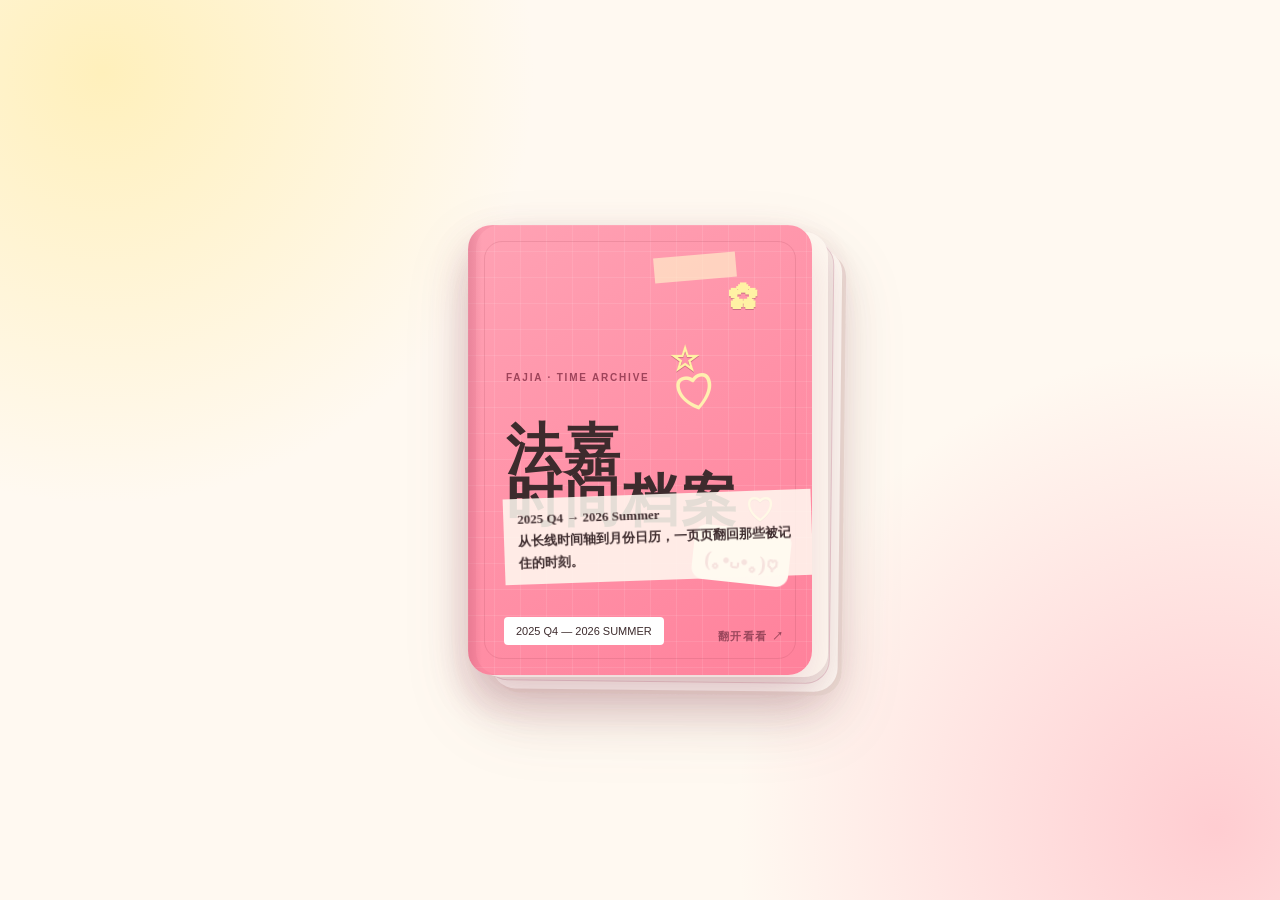
==== commit 2eb39ce0: "fix mobile layout" ====
--- a/index.html
+++ b/index.html
@@ -4,8 +4,8 @@
   <meta charset="utf-8">
   <meta name="viewport" content="width=device-width,initial-scale=1">
   <meta name="theme-color" content="#fff9f1">
-  <title>法嘉时间档案 V0.8.5 · Clean Separation + View Lab</title>
-  <link rel="stylesheet" href="prototype_v085.css">
+  <title>法嘉时间档案 · 2025 Q4—2026 Summer</title>
+  <link rel="stylesheet" href="prototype_v094.css?v=0952">
 </head>
 <body>
 <main>
@@ -17,8 +17,8 @@
       <span class="tape t1"></span><span class="tape t2"></span>
       <span class="doodle d1">✿</span><span class="doodle d2">☆</span><span class="doodle d3">♡</span>
       <span class="chibi">(｡•ᴗ•｡)♡</span>
-      <p>May · June · July<br>把三个月的故事慢慢收进一本手账</p>
-      <small>V0.8.5 · CLEAN SEPARATION</small>
+      <p>2025 Q4 → 2026 Summer<br>从长线时间轴到月份日历，一页页翻回那些被记住的时刻。</p>
+      <small>2025 Q4 — 2026 SUMMER</small>
       <b>翻开看看 ↗</b>
     </button>
     <div class="page-shadow"></div>
@@ -26,14 +26,52 @@
 
   <section id="opened" class="opened hidden" aria-live="polite">
     <div class="book">
-      <aside class="tabs" aria-label="档案视图">
-        <button data-view="month" class="active">按月总览</button>
-        <button data-view="day">按日视图</button>
-        <button data-view="public">公开档案</button>
+      <aside class="tabs" aria-label="阅读导航">
+        <button data-view="guide" class="active">导览</button>
+        <button data-view="timeline">季度时间线</button>
+        <button data-view="month">按月总览</button>
+        <button data-view="day">事件手账</button>
+        <button data-view="public">公开记录</button>
       </aside>
 
       <section class="page left">
         <div class="paper-grid"></div>
+
+        <div class="spread-view" data-spread="guide">
+          <section class="guide-page guide-left">
+            <header class="guide-hero">
+              <small>FAJIA · TIME ARCHIVE</small>
+              <h2>季度看长线，<br>月份看密度。</h2>
+              <p>可以从一段长线开始，也可以直接翻到某个月。每个日期再点进去，就是一张具体的手账页。</p>
+            </header>
+            <div class="guide-section-label">从这里开始</div>
+            <div class="guide-period-grid guide-period-grid-left">
+              <button class="guide-era timeline" data-guide-quarter="2025-Q4"><b>2025 Q4</b><span>相识 → 剧组 → 杀青</span><em>长线时间轴</em><i>→</i></button>
+              <button class="guide-era timeline" data-guide-quarter="2026-Q1"><b>2026 Q1</b><span>杀青后 → 重聚 → 三月</span><em>长线时间轴</em><i>→</i></button>
+              <button class="guide-era calendar" data-guide-month="2026-04"><b>April</b><span>单月事件开始变密</span><em>月份日历</em><i>→</i></button>
+              <button class="guide-era calendar" data-guide-month="2026-05"><b>May</b><span>直播 / 天津 / 音乐节</span><em>月份日历</em><i>→</i></button>
+            </div>
+            <p class="guide-footnote">不需要从头按顺序读。想看哪一段，就从哪一张卡片翻进去。</p>
+            <section class="guide-mobile-extra" aria-label="手机端导览补充">
+              <div class="guide-section-label">继续往后翻</div>
+              <div class="guide-period-grid guide-period-grid-right guide-mobile-grid">
+                <button class="guide-era calendar" data-guide-month="2026-06"><b>June</b><span>源头事件 / 后续公开</span><em>月份日历</em><i>→</i></button>
+                <button class="guide-era calendar" data-guide-month="2026-07"><b>July</b><span>工作与公开变得更密</span><em>月份日历</em><i>→</i></button>
+                <button class="guide-era calendar coming" type="button" disabled><b>August</b><span>继续接后续物料</span><em>整理中</em><i>·</i></button>
+              </div>
+              <div class="guide-reading-title"><small>HOW TO READ · 怎么看</small><h3>三种阅读方式</h3></div>
+              <div class="guide-reading-modes guide-reading-modes-mobile">
+                <article><span>01</span><div><b>长线时间轴</b><p>看跨月的发展和阶段变化。</p></div></article>
+                <article><span>02</span><div><b>月份日历</b><p>先看哪几天有事，再往下翻具体记录。</p></div></article>
+                <article><span>03</span><div><b>事件手账</b><p>点进日期，看照片、文字与公开记录。</p></div></article>
+              </div>
+            </section>
+          </section>
+        </div>
+
+        <div class="spread-view hidden" data-spread="timeline">
+          <div id="timelineLeft" class="quarter-timeline-page"></div>
+        </div>
 
         <div class="spread-view" data-spread="month">
           <nav class="month-nav" aria-label="月份切换">
@@ -55,7 +93,7 @@
 
           <div class="month-progress">
             <div><b id="eventCount">0</b><span>已落位时间节点</span></div>
-            <div><b id="archiveCount">0</b><span>待归档公开碎片</span></div>
+            <div><b id="archiveCount">0</b><span>补充记录</span></div>
             <div><b id="mediaCount">0</b><span>已接入真实素材</span></div>
           </div>
 
@@ -81,6 +119,28 @@
       <section class="page right">
         <div class="paper-grid"></div>
 
+        <div class="spread-view" data-spread="guide">
+          <section class="guide-page guide-right">
+            <div class="guide-section-label">继续往后翻</div>
+            <div class="guide-period-grid guide-period-grid-right">
+              <button class="guide-era calendar" data-guide-month="2026-06"><b>June</b><span>源头事件 / 后续公开</span><em>月份日历</em><i>→</i></button>
+              <button class="guide-era calendar" data-guide-month="2026-07"><b>July</b><span>工作与公开变得更密</span><em>月份日历</em><i>→</i></button>
+              <button class="guide-era calendar coming" type="button" disabled><b>August</b><span>继续接后续物料</span><em>整理中</em><i>·</i></button>
+            </div>
+            <div class="guide-reading-title"><small>HOW TO READ · 怎么看</small><h3>三种阅读方式</h3></div>
+            <div class="guide-reading-modes">
+              <article><span>01</span><div><b>长线时间轴</b><p>看跨月的发展和阶段变化。</p></div></article>
+              <article><span>02</span><div><b>月份日历</b><p>看一个月里哪些日子发生了什么。</p></div></article>
+              <article><span>03</span><div><b>事件手账</b><p>点进日期，看照片、文字与公开记录。</p></div></article>
+            </div>
+            <aside class="guide-note">时间线不是为了把每一天都塞满，而是把能确认的时刻按真实发生顺序留下来。</aside>
+          </section>
+        </div>
+
+        <div class="spread-view hidden" data-spread="timeline">
+          <div id="timelineRight" class="quarter-timeline-page"></div>
+        </div>
+
         <div class="spread-view" data-spread="month">
           <header class="ribbon">
             <small>MULTI-MONTH ARCHIVE · 多月份时间档案</small>
@@ -95,8 +155,8 @@
           </article>
 
           <div class="reader-principle">
-            <span>READING MODE</span>
-            <p>默认只留下日期、故事和照片。需要考据时，再展开每页的「档案依据」。</p>
+            <span>阅读方式</span>
+            <p>先看日期、故事和照片；想知道时间与来源时，再展开「记录依据」。</p>
           </div>
 
           <div class="chapter-intro">
@@ -117,6 +177,30 @@
     </div>
   </section>
 </main>
-<script src="prototype_v085.js"></script>
+<script>
+// V0.9.3 local-file bootstrap. The cover can render with HTML/CSS even when
+// the external renderer scripts are delayed/blocked in file:// mode.
+(function(){
+  const closed=document.getElementById('closed');
+  const opened=document.getElementById('opened');
+  const btn=document.getElementById('openBook');
+  function forceOpen(){
+    if(!closed||!opened)return;
+    closed.classList.add('opening');
+    setTimeout(function(){
+      closed.classList.add('hidden');
+      opened.classList.remove('hidden');
+      opened.classList.add('revealed');
+    },520);
+  }
+  if(btn) btn.addEventListener('click',function(){
+    setTimeout(function(){ if(opened && opened.classList.contains('hidden')) forceOpen(); },100);
+  });
+  const qs=new URLSearchParams(location.search);
+  if(qs.get('preview')) setTimeout(function(){ if(opened && opened.classList.contains('hidden')) forceOpen(); },900);
+})();
+</script>
+<script src="data/timeline-master.js"></script>
+<script src="prototype_v094.js?v=0952"></script>
 </body>
 </html>
--- a/prototype_v094.css
+++ b/prototype_v094.css
@@ -0,0 +1,411 @@
+:root{
+  --pink:#FF8AA1;--deep:#c65370;--gold:#FFE25B;--paper:#fffdf8;--ink:#3d2b2d;--muted:#9d727b;--line:#ead7d2;
+  --hand:"STKaiti","KaiTi","Kaiti SC",serif;--sans:"PingFang SC","Microsoft YaHei",sans-serif;
+}
+*{box-sizing:border-box}html,body{margin:0}body{min-height:100vh;background:radial-gradient(circle at 8% 8%,#ffe88d88,transparent 27rem),radial-gradient(circle at 95% 92%,#ff8aa166,transparent 30rem),#fff9f1;color:var(--ink);font-family:var(--sans)}
+button{font:inherit;color:inherit}.hidden{display:none!important}main{min-height:100vh;display:grid;place-items:center;padding:24px}
+.closed-stage{position:relative;width:clamp(330px,28vw,430px);aspect-ratio:.78;display:grid;place-items:center;perspective:1500px;filter:drop-shadow(0 22px 30px #75424a18)}
+.closed-stage:before{content:"";position:absolute;z-index:0;width:96%;height:96%;left:7%;top:4%;border-radius:24px;background:#f7eee8;border:1px solid #e9cdd1;box-shadow:8px 8px 0 #fffaf4,12px 12px 0 #ead9d2,0 26px 58px #75424a20;transform:rotate(.65deg)}
+.page-shadow{position:absolute;z-index:1;width:98%;height:97%;left:4.5%;top:2.5%;border-radius:24px;background:linear-gradient(90deg,#f4e9e2 0 2%,#fffaf2 2% 100%);box-shadow:0 18px 42px #7b465026}
+.cover{position:relative;z-index:2;width:96%;height:98%;border:0;border-radius:24px;text-align:left;padding:34px 38px;overflow:hidden;cursor:pointer;background:linear-gradient(#ffffff18 1px,transparent 1px),linear-gradient(90deg,#ffffff18 1px,transparent 1px),linear-gradient(145deg,#ffa2b4,#ff819b);background-size:26px 26px,26px 26px,auto;box-shadow:0 20px 48px #a7466230,inset 8px 0 0 #d9627f22;transition:transform .62s cubic-bezier(.22,.72,.18,1),filter .62s ease,opacity .42s ease;transform-origin:3% 50%}
+.cover:before{content:"";position:absolute;inset:0 auto 0 0;width:14px;background:linear-gradient(90deg,#a8445f35,transparent)}.cover:after{content:"";position:absolute;inset:16px;border:1px solid #9d405329;border-radius:18px}
+.cover .tiny{display:block;font-size:10px;font-weight:900;letter-spacing:.18em;color:#9e435a;margin-bottom:42px}.cover h1{font:900 clamp(48px,4.4vw,66px)/.92 var(--hand);margin:0;letter-spacing:.04em}.cover .heart{position:absolute;left:60%;top:33%;font:900 42px/1 var(--hand);color:#fff0b0;transform:rotate(-12deg)}.cover p{position:absolute;left:36px;bottom:82px;background:#fffaf0dc;padding:10px 14px;font:700 13px/1.7 var(--hand);transform:rotate(-2deg);z-index:2}.cover small{position:absolute;bottom:30px;left:36px;background:#fff;padding:8px 12px;border-radius:4px;font-size:11px}.cover>b{position:absolute;right:28px;bottom:31px;font-size:11px;letter-spacing:.12em;color:#99465b}
+.tape{position:absolute;width:82px;height:25px;background:#fff2cbaa;transform:rotate(-5deg)}.t1{top:30px;left:54%}.t2{right:28px;bottom:112px;background:#ffe25baa;transform:rotate(7deg)}.doodle{position:absolute;color:#fff2a4;font:900 29px/1 var(--hand);text-shadow:0 1px #cd6f86}.d1{top:60px;right:54px}.d2{top:120px;right:113px}.d3{right:38px;bottom:150px}.chibi{position:absolute;right:22px;bottom:92px;font:900 21px/1 var(--hand);color:#b84d67;background:#fff9f0;padding:24px 12px 10px;border-radius:12px;transform:rotate(6deg)}
+.closed-stage.opening .cover{transform:translateX(-4%) rotateY(-67deg) scale(1.035);filter:brightness(1.03);opacity:.12}.closed-stage.opening .page-shadow,.closed-stage.opening:before{transition:transform .58s ease,opacity .42s ease;transform:scale(1.05);opacity:.2}
+.opened{width:min(95vw,1540px);perspective:1800px}.book{position:relative;display:grid;grid-template-columns:1fr 44px 1fr;align-items:stretch;opacity:0;transform:translateY(12px) scale(.9) rotateX(3deg);transform-origin:50% 50%}.opened.revealed .book{animation:bookReveal .72s cubic-bezier(.18,.76,.16,1) forwards}@keyframes bookReveal{0%{opacity:0;transform:translateY(16px) scale(.88) rotateX(4deg)}55%{opacity:1;transform:translateY(0) scale(1.01) rotateX(0)}100%{opacity:1;transform:translateY(0) scale(1) rotateX(0)}}
+.page{position:relative;min-height:840px;padding:42px 34px 48px;border:1px solid #ebd8d1;background:linear-gradient(180deg,#fffefc,#fffaf4 55%,#fffaf8);box-shadow:0 18px 45px #71414b12;overflow:hidden}.left{border-radius:22px 0 0 22px}.right{border-radius:0 22px 22px 0}.gutter{position:relative;background:linear-gradient(90deg,#d8c4bc,#f1e2dc 25%,#cbb0a8 48%,#f7eee8 72%,#d3c1ba);border-block:1px solid #e8d7d1;box-shadow:inset 0 0 24px #7d5a551e}.gutter:before,.gutter:after{content:"";position:absolute;top:0;bottom:0;width:2px;background:#f9f0ea}.gutter:before{left:10px}.gutter:after{right:10px}
+.paper-grid{position:absolute;inset:0;pointer-events:none;background:linear-gradient(transparent 31px,#f9eff2 32px),linear-gradient(90deg,transparent 31px,#faf2ea 32px);background-size:32px 32px;opacity:.42}
+.tabs{position:absolute;right:-22px;top:70px;display:flex;flex-direction:column;gap:12px;z-index:10}.tabs button{writing-mode:vertical-rl;border:1px solid #e9b9c4;border-radius:16px;background:#fff9fb;padding:12px 9px;font-weight:800;color:#a04a5f;cursor:pointer;box-shadow:0 8px 16px #79475114}.tabs button.active{background:linear-gradient(180deg,#ffdce5,#fff0b6);color:#8e364e}
+.month-head{display:flex;gap:16px;align-items:flex-start}.month-head .num{font:900 86px/.9 Georgia,serif;color:#e16f88;opacity:.9}.month-head strong{display:block;font:900 42px/1 var(--hand)}.month-head em{display:block;margin-top:5px;font:800 14px/1 Georgia,serif;color:#ae6a7b;letter-spacing:.16em;font-style:normal}.month-head p{margin:14px 0 0;line-height:1.7;color:#7b5860}.corner-note{position:absolute;right:34px;bottom:30px;font:900 20px/1 var(--hand);color:#d28a9a;transform:rotate(-7deg)}.legend{display:flex;gap:18px;flex-wrap:wrap;margin-top:18px;font-size:11px;font-weight:800;color:#8c6470}.rule{margin:13px 0 0;line-height:1.7;color:#7a5a62}
+.calendar{display:grid;grid-template-columns:repeat(7,1fr);gap:10px;margin-top:24px}.weekday{font-size:11px;font-weight:900;letter-spacing:.1em;color:#ba7385;padding-inline:4px}.day{min-height:94px;border:1px solid #ecd9d2;border-radius:16px;padding:10px 10px 12px;background:#fff;text-align:left;cursor:pointer;position:relative;box-shadow:0 6px 12px #71414b0b}.day.blank{visibility:hidden;pointer-events:none}.day time{display:block;font:900 22px/1 Georgia,serif;color:#cc667e}.day label{display:block;margin-top:8px;font-size:12px;line-height:1.4;color:#6f4f57}.day .mark{display:inline-block;margin-top:7px;padding:3px 7px;border-radius:999px;font-size:9px;font-weight:900;letter-spacing:.08em}.day.has-p0{background:linear-gradient(180deg,#fffefb,#fff7fa)}.day.has-template::after{content:"✦";position:absolute;right:10px;top:8px;color:#be8f00;font-size:15px}.mark.p0{background:#ffd9e1;color:#9d4157}.day.range{border-color:#efb5c4;box-shadow:0 0 0 2px #ffe4eb inset}
+.ribbon small,.archive-head small,.chapter-intro small{display:block;font-size:10px;font-weight:900;color:#c57385;letter-spacing:.14em}.ribbon h2,.archive-head h2{font:900 29px/1.25 var(--hand);margin:5px 0}.intro-card{position:relative;margin-top:24px;padding:30px;border:1px dashed #e6b8c3;border-radius:18px;background:linear-gradient(145deg,#fff8fb,#fffdf2);box-shadow:0 10px 25px #71414b0d}.intro-card h3{font:900 29px/1.25 var(--hand);margin:0 0 13px}.intro-card p{line-height:1.8;color:#77565d}.intro-card button,.nav-btn,.back-btn{border:1px solid #ebb6c2;background:white;border-radius:999px;padding:10px 15px;color:#9f465b;font-weight:800;cursor:pointer}.crown{position:absolute;right:24px;top:17px;color:#b78900;font-size:30px}
+.chapter-intro{margin:24px 0 10px}.chapter-intro h3{font:900 28px/1.3 var(--hand);margin:6px 0 0}.chapter-rail{display:grid;gap:14px}.chapter-card{position:relative;border:1px solid #ead7d2;border-radius:18px;background:linear-gradient(145deg,#fffdfa,#fff7f1);padding:18px 18px 18px 112px;min-height:124px;cursor:pointer;box-shadow:0 10px 20px #71414b0b}.chapter-card.active{border-color:#efadc0;box-shadow:0 0 0 2px #ffe1e8 inset,0 12px 22px #71414b10}.chapter-badge{position:absolute;left:16px;top:16px;display:grid;place-items:center;width:78px;height:88px;border-radius:18px;background:linear-gradient(145deg,#ffc8d7,#fff0b8);box-shadow:6px 6px 0 #fff7df}.chapter-badge b{display:block;font:900 30px/1 Georgia,serif;color:#a23d57}.chapter-badge small{display:block;font-size:10px;letter-spacing:.12em;color:#8c5a68}.chapter-card h4{margin:0;font:900 24px/1.2 var(--hand)}.chapter-card p{margin:8px 0;color:#70545b;line-height:1.7;font-size:13px}.chapter-meta{display:flex;gap:8px;flex-wrap:wrap}.chapter-meta span{display:inline-block;padding:4px 8px;border-radius:999px;background:#fff5f8;color:#9d5366;font-size:10px;font-weight:900;letter-spacing:.04em}.chapter-card .view-arrow{position:absolute;right:15px;bottom:13px;color:#b05a6f;font-size:12px;font-weight:900}
+.day-layout{display:grid;gap:18px}.back-row{display:flex;justify-content:space-between;align-items:center;gap:10px;flex-wrap:wrap}.chapter-pill{padding:7px 12px;border-radius:999px;background:#fff2f5;color:#b04c67;font-weight:900;font-size:11px;letter-spacing:.08em}.chapter-stamp{display:flex;align-items:center;gap:12px}.chapter-stamp span{display:inline-block;padding:6px 10px;border-radius:999px;background:#fff0f3;color:#c15773;font-size:10px;font-weight:900;letter-spacing:.12em}.chapter-stamp b{font:900 26px/1 var(--hand)}.event-date{display:flex;align-items:flex-end;gap:12px}.event-date b{font:900 92px/.82 Georgia,serif;color:#da6981}.event-date span{font:900 24px/1.05 var(--hand)}.event-date i{font-size:14px;color:#a4757e;font-style:normal}.hand-title small,.later-title small{display:block;font-size:10px;font-weight:900;color:#c57385;letter-spacing:.14em}.hand-title h2,.later-title h2{font:900 34px/1.2 var(--hand);margin:6px 0 10px}.hand-title p,.later-title p{color:#73535c;line-height:1.8;margin:0}
+.polaroid{position:relative;background:#fff;padding:14px 14px 18px;border:1px solid #eddad5;border-radius:4px;box-shadow:0 15px 24px #71414b12,8px 8px 0 #fff4ef;transform:rotate(-2deg)}.photo-tape{position:absolute;left:50%;top:-12px;transform:translateX(-50%) rotate(-4deg);width:86px;height:26px;background:#fff2cbaa;border-radius:4px}.polaroid img{display:block;width:100%;height:270px;object-fit:cover;border-radius:3px;background:#f4ede8}.polaroid figcaption{text-align:center;font:800 13px/1.6 var(--hand);padding-top:10px;color:#7f5e67}.fake-photo{display:grid;place-items:center;min-height:270px;border-radius:3px;background:radial-gradient(circle at 20% 20%,#ffe25b55,transparent 35%),linear-gradient(145deg,#f8dfe6,#fff6e0);color:#b45c72;text-align:center;padding:20px}.fake-photo b{display:block;font:900 34px/1 var(--hand)}.fake-photo span{display:block;margin-top:10px;font-weight:800;color:#8c6872}
+.memo{padding:14px 16px;border-radius:16px;border:1px solid #edd8d0;font-size:13px;line-height:1.7;background:#fff}.memo b{display:block;margin-bottom:4px;color:#9e4d61}.memo-pink{background:#fff5f7}.memo-yellow{background:#fff9dc}.memo-blue{background:#f6fbff}.mini-timeline{display:grid;gap:12px}.mini-timeline>div{position:relative;padding:14px 14px 14px 88px;border:1px solid #ecd8d2;border-radius:15px;background:#fff}.mini-timeline time{position:absolute;left:16px;top:15px;font:900 18px/1 Georgia,serif;color:#d96a82}.mini-timeline p{margin:0;color:#73545c;line-height:1.7;font-size:13px}.mini-timeline .soft{background:#fffbe7}.mini-timeline .soft span{position:absolute;right:14px;top:12px;padding:4px 7px;border-radius:999px;background:#fff0a3;color:#7b6200;font-size:9px;font-weight:900}.scribble,.stamp-round{font:900 22px/1 var(--hand);color:#cd7589;transform:rotate(-4deg)}.event-links{display:flex;gap:10px;flex-wrap:wrap}
+.thread{position:relative;height:80px;margin:10px 0 6px 36px}.thread:before{content:"";position:absolute;left:6px;top:0;bottom:0;width:3px;border-radius:999px;background:linear-gradient(180deg,#ffb8c8,#ffe25b)}.thread i{position:absolute;left:0;width:14px;height:14px;border-radius:50%;background:#e96d88;border:3px solid #fff}.thread i:nth-child(1){top:4px}.thread i:nth-child(2){top:31px}.thread i:nth-child(3){top:58px}
+.evidence-card{position:relative;margin-bottom:16px;padding:18px 18px 16px 22px;border:1px solid #ecd8d2;border-radius:18px;background:#fff;box-shadow:0 10px 18px #71414b0a}.evidence-card .pin{position:absolute;left:-6px;top:18px;color:#e76884;font-size:18px}.e-date b{display:block;font:900 26px/1 Georgia,serif;color:#d96882}.e-date small{display:block;margin-top:4px;color:#ba7284;font-size:10px;font-weight:900;letter-spacing:.1em}.faux-video,.postcard-art{margin:14px 0;border-radius:14px;border:1px dashed #ebcfd5;min-height:104px;display:grid;place-items:center;background:linear-gradient(145deg,#fff5f8,#fffbe9);text-align:center;color:#b36076;padding:18px}.faux-video span{font-size:34px}.faux-video small{display:block;margin-top:8px;font-weight:900;letter-spacing:.14em}.postcard-art span{display:block;font:900 30px/1 var(--hand)}.postcard-art i{font-style:normal;margin-top:8px;color:#8e6670}.postcard-art em{font-style:normal;font-size:28px;color:#f0b042}.evidence-card h3{margin:0 0 8px;font:900 24px/1.2 var(--hand)}.evidence-card p{margin:0;color:#74555d;line-height:1.75;font-size:13px}.evidence-card footer{display:flex;justify-content:space-between;align-items:center;gap:8px;flex-wrap:wrap;margin-top:12px}.evidence-card footer b{display:inline-block;padding:5px 8px;border-radius:999px;background:#fff3b5;color:#796200;font-size:10px;letter-spacing:.04em}.evidence-card footer a{text-decoration:none;color:#a24c61;font-weight:800;font-size:12px}
+.logic-note{display:flex;gap:12px;align-items:flex-start;padding:14px 16px;border:1px dashed #e7c4cb;border-radius:16px;background:#fff8f2;color:#7b5c64;line-height:1.75}.logic-note span{font-size:22px}.logic-note p{margin:0}.stamp-round{display:inline-grid;place-items:center;width:98px;height:98px;border:2px dashed #de8ca0;border-radius:50%;margin-top:4px}.no-evidence{padding:20px;border:1px dashed #e5cad0;border-radius:16px;background:#fffaf8;color:#7a5b63;line-height:1.8}.no-evidence b{display:block;font:900 24px/1.2 var(--hand);margin-bottom:6px}.under-review{padding:18px;border-left:4px solid #ffd95a;background:#fffced;border-radius:10px;color:#7b6744;line-height:1.75}
+.archive-envelope{position:relative;margin-top:22px;padding:26px;border:1px dashed #e8b9c5;border-radius:18px;background:#fff8ee;line-height:1.8}.archive-envelope .seal{position:absolute;right:22px;top:10px;font-size:35px;color:#d2677d}.archive-label{margin-top:16px;padding:14px 16px;background:#fffdf8;border:1px solid #ecd9d2;border-radius:14px;line-height:1.75;color:#785962}.archive-stack{display:grid;gap:14px;margin-top:20px}.archive-card{position:relative;padding:16px 16px 16px 92px;border:1px solid #ecd8d2;border-radius:16px;background:#fff}.archive-card time{position:absolute;left:16px;top:16px;font:900 18px/1 Georgia,serif;color:#d76a83}.archive-card .platform{display:inline-block;padding:4px 7px;border-radius:999px;background:#fff3f6;color:#b1566d;font-size:9px;font-weight:900;letter-spacing:.08em}.archive-card h4{margin:8px 0 6px;font:900 21px/1.2 var(--hand)}.archive-card p{margin:0;color:#775760;line-height:1.75;font-size:13px}.archive-rule{margin-top:16px;padding:14px 16px;border-radius:14px;background:#fffbe5;border:1px solid #f0df8b;color:#76643e;line-height:1.75}.note-list{display:grid;gap:12px;margin-top:20px}.note-list article{padding:16px;border:1px dashed #ebccd3;border-radius:16px;background:#fffaf7;color:#775860;line-height:1.75}.note-list b{display:block;font:900 22px/1.2 var(--hand);margin-bottom:6px}
+@media (max-width:1050px){main{padding:10px}.closed-stage{width:min(86vw,620px);min-width:0}.book{grid-template-columns:1fr}.gutter{display:none}.left,.right{border-radius:22px;min-height:unset}.right{margin-top:12px}.tabs{position:fixed;right:6px;bottom:12px;top:auto;flex-direction:row}.tabs button{writing-mode:horizontal-tb;width:auto;border-radius:999px;padding:9px 11px}}
+@media (max-width:650px){.closed-stage{width:92vw;aspect-ratio:.75}.cover{padding:32px 27px}.cover h1{font-size:58px}.chibi{right:16px;bottom:95px;font-size:20px}.cover p{left:25px;bottom:86px;font-size:12px}.cover small{left:25px}.page{padding:30px 18px 54px}.calendar{overflow-x:auto;grid-template-columns:repeat(7,minmax(96px,1fr))}.weekday{display:none}.month-head .num{font-size:68px}.month-head strong{font-size:34px}.chapter-card{padding-left:18px}.chapter-badge{position:static;width:88px;height:52px;margin-bottom:12px}.event-date b{font-size:72px}.hand-title h2,.later-title h2{font-size:29px}.polaroid img,.fake-photo{height:210px;min-height:210px}.mini-timeline>div{padding-left:14px}.mini-timeline time{position:static;display:block;margin-bottom:8px}.archive-card{padding-left:16px}.archive-card time{position:static;display:block;margin-bottom:8px}}
+
+/* V0.7.5 additions */
+.mode-legend{display:grid;grid-template-columns:repeat(2,minmax(0,1fr));gap:12px;margin:22px 0 8px}
+.mode-legend article{padding:14px 15px;border:1px dashed #e7c4cb;border-radius:16px;background:#fffaf7;line-height:1.65;color:#76565e}
+.mode-legend b{display:block;font:900 20px/1.2 var(--hand);margin-bottom:5px;color:#a14c61}
+.mode-summary{padding:14px 16px;border-radius:16px;border:1px dashed #e7c4cb;background:#fff9f4;line-height:1.75;color:#775860}
+.mode-summary b{display:block;font:900 22px/1.2 var(--hand);margin-bottom:6px;color:#9f4d61}
+.mode-summary em{font-style:normal;display:inline-block;margin-top:7px;padding:4px 9px;border-radius:999px;background:#fff0f3;color:#b0536a;font-size:10px;font-weight:900;letter-spacing:.08em}
+.chapter-meta .mode-pill{background:#fff1c8;color:#816600}
+.archive-kinds{display:grid;gap:12px;margin-top:18px}
+.archive-kinds article{padding:14px 16px;border:1px dashed #e7c4cb;border-radius:16px;background:#fffaf7;color:#775860;line-height:1.75}
+.archive-kinds b{display:block;font:900 20px/1.2 var(--hand);margin-bottom:6px;color:#9e4d61}
+@media (max-width:650px){.mode-legend{grid-template-columns:1fr}}
+
+/* V0.7.6 additions */
+.month-progress{display:grid;grid-template-columns:repeat(3,minmax(0,1fr));gap:12px;margin:18px 0 8px}
+.month-progress div{padding:14px 12px;border:1px dashed #e8c7ce;border-radius:16px;background:#fffaf7;text-align:center;color:#7a5a62}
+.month-progress b{display:block;font:900 28px/1 Georgia,serif;color:#c75d79}
+.month-progress span{display:block;margin-top:5px;font-size:12px;line-height:1.4}
+.day.archive-only{background:linear-gradient(180deg,#fffdf7,#f7fbff);border-style:dashed}
+.day.archive-only time{color:#6f8dab}
+.day.archive-only .mark.archive{background:#eef6ff;color:#5a7a9a}
+
+.day .event-dot{display:inline-block;width:8px;height:8px;border-radius:50%;margin-top:8px;background:#d77a90}
+.day .event-dot.node-real_event{background:#dc748c}
+.day .event-dot.node-public_post{background:#d5a83d}
+.day .event-dot.node-public_interaction{background:#7198b7}
+.day .event-dot.node-public_clue{background:#8e8e8e}
+.day .archive-chip{display:inline-block;margin-top:7px;padding:3px 7px;border-radius:999px;background:#eef6ff;color:#5a7a9a;font-size:9px;font-weight:800}
+
+.gallery-strip{display:grid;grid-template-columns:repeat(2,minmax(0,1fr));gap:12px}
+.gallery-photo{position:relative;background:#fff;padding:10px 10px 14px;border:1px solid #eddad5;border-radius:4px;box-shadow:0 8px 16px #71414b0d}
+.gallery-photo img{display:block;width:100%;height:170px;object-fit:cover;border-radius:3px}
+.gallery-photo figcaption{text-align:center;font:800 12px/1.5 var(--hand);padding-top:8px;color:#7f5e67}
+.gallery-photo:nth-child(1){transform:rotate(-2deg)}
+.gallery-photo:nth-child(2){transform:rotate(2deg)}
+.quick-jump{display:flex;gap:10px;flex-wrap:wrap}
+.quick-jump button{border:1px solid #e9c1c9;background:#fff9fb;color:#a14d61;border-radius:999px;padding:8px 12px;font-weight:800;font-size:12px;cursor:pointer}
+@media (max-width:650px){.month-progress{grid-template-columns:1fr}.gallery-strip{grid-template-columns:1fr}}
+
+/* V0.7.8 node types */
+.node-pill{display:inline-flex;align-items:center;gap:6px;padding:7px 12px;border-radius:999px;background:#fff6f8;border:1px solid #efc8d0;color:#b75d74;font-size:12px;font-weight:900;letter-spacing:.08em;text-transform:uppercase}
+.node-pill small{font-size:11px;letter-spacing:0;color:#8b6a72;text-transform:none;font-weight:700}
+.chapter-meta{display:flex;flex-wrap:wrap;gap:6px}
+.chapter-meta .node-mini{background:#f7f1ea;color:#8a6b61;border:1px solid #ead6ca;border-radius:999px;padding:4px 8px;font-size:11px;font-weight:800}
+.time-anchors{display:grid;gap:10px;margin:16px 0 10px}
+.time-anchor{display:flex;justify-content:space-between;gap:12px;padding:12px 14px;border-radius:16px;border:1px dashed #ebcfd3;background:#fffdfb}
+.time-anchor .ta-label{font-weight:900;color:#a14d61}
+.time-anchor .ta-value{font-weight:800;color:#59444b;text-align:right}
+.time-anchor .ta-note{display:block;font-size:12px;color:#8d757b;font-weight:600;margin-top:4px}
+.time-anchor.tone-pink{background:#fff8fa}
+.time-anchor.tone-blue{background:#f8fbff}
+.time-anchor.tone-yellow{background:#fffdf6}
+.source-card{margin:14px 0 18px;padding:16px;border:1px dashed #e5ccd1;border-radius:18px;background:#fffaf7}
+.source-card h4{margin:0 0 10px;font-size:16px;color:#714b54}
+.source-grid{display:grid;grid-template-columns:1fr 1fr;gap:10px}
+.source-item{padding:10px 12px;border-radius:14px;background:#fff;border:1px solid #efe3df}
+.source-item b{display:block;font-size:12px;color:#b5657b;margin-bottom:4px;letter-spacing:.06em;text-transform:uppercase}
+.source-item span{font-size:13px;line-height:1.5;color:#57454b}
+.context-box{margin-top:18px;padding:18px;border-radius:22px;border:1px solid #ead7d3;background:linear-gradient(180deg,#fffdfb,#fff8f7)}
+.context-box .context-head small{font-weight:900;color:#ba6d7d;letter-spacing:.12em}
+.context-box .context-head h3{margin:6px 0 8px;color:#4f3338;font-size:22px}
+.context-box .context-head p{margin:0 0 12px;color:#6f5a61;line-height:1.8}
+.context-note{padding:12px 14px;border-radius:16px;background:#fff;border:1px dashed #ead2d6;color:#654d54;font-size:13px;line-height:1.7;margin-top:12px}
+@media (max-width:650px){.source-grid{grid-template-columns:1fr}.time-anchor{flex-direction:column}.time-anchor .ta-value{text-align:left}}
+
+/* V0.7.9 same-day multi-node support */
+.multi-day{display:block;padding:10px 8px 9px;cursor:default;min-height:112px}
+.multi-day time{display:inline-block}
+.multi-count{float:right;font-size:9px;font-weight:900;color:#aa7080;text-transform:uppercase;letter-spacing:.06em;margin-top:2px}
+.node-stack{display:grid;gap:5px;margin-top:7px}
+.mini-node{display:flex;align-items:center;gap:5px;width:100%;border:1px solid #ead7d2;border-radius:9px;background:#fff;padding:5px 6px;text-align:left;font-size:9px;font-weight:800;color:#6d5058;cursor:pointer;line-height:1.2}
+.mini-node b{display:grid;place-items:center;flex:0 0 18px;height:18px;border-radius:50%;font:900 9px/1 Georgia,serif;background:#fff0f3;color:#a84d65}
+.mini-node.node-real_event{background:#fff9f7}
+.mini-node.node-public_post{background:#fffdf3}
+.mini-node.node-public_interaction{background:#f8fbff}
+.same-day-box{padding:12px 14px;border:1px dashed #e3c8ce;border-radius:16px;background:#fffaf8}
+.same-day-box small{display:block;font-size:10px;font-weight:900;letter-spacing:.12em;color:#bb6e80;margin-bottom:8px}
+.same-day-box>div{display:flex;gap:8px;flex-wrap:wrap}
+.same-day-box button{border:1px solid #e6c6ce;background:#fff;border-radius:999px;padding:7px 10px;color:#9b4d62;font-weight:800;font-size:11px;cursor:pointer}
+@media (max-width:650px){.multi-day{min-height:126px}.mini-node{font-size:10px}}
+
+/* V0.8.0 multi-month framework */
+.month-nav{display:flex;align-items:center;justify-content:space-between;gap:12px;margin-bottom:18px;position:relative;z-index:2}
+.month-arrow{border:1px solid #ecc5cd;background:#fffafc;color:#a95268;border-radius:999px;padding:8px 13px;font-size:11px;font-weight:900;letter-spacing:.08em;cursor:pointer}
+.month-arrow:disabled{opacity:.28;cursor:default}
+.month-tabs{display:flex;gap:8px;flex-wrap:wrap;justify-content:center}
+.month-tab{border:1px solid #ead7d2;background:#fffdf9;color:#8d6670;border-radius:999px;padding:8px 13px;font-size:12px;font-weight:900;cursor:pointer}
+.month-tab.active{background:linear-gradient(135deg,#ffd9e4,#fff0b4);border-color:#ecb6c4;color:#963f56;box-shadow:0 5px 12px #8d53600e}
+.chapter-turn{display:block;margin:24px auto 0;border:1px dashed #e5b7c2;background:linear-gradient(135deg,#fff8fb,#fffbed);border-radius:20px;padding:15px 22px;color:#a14c62;font:900 18px/1.35 var(--hand);cursor:pointer;box-shadow:0 10px 20px #74424b0b}
+.month-special{display:grid;gap:12px;margin:20px 0 10px}
+.special-card{padding:15px 16px;border:1px dashed #e7c8cf;border-radius:17px;background:#fffaf7;color:#72575e;line-height:1.7}
+.special-card b{display:block;font:900 20px/1.2 var(--hand);color:#9f4e63;margin-bottom:5px}
+.special-card.echo{background:#f8fbff;border-color:#cfdcea}
+.special-card.inferred{background:#fffbed;border-color:#e8d790}
+.day .echo-badge{position:absolute;right:8px;bottom:8px;border-radius:999px;background:#edf6ff;color:#597895;padding:3px 6px;font-size:9px;font-weight:900}
+.day .status-badge{position:absolute;right:8px;top:8px;border-radius:999px;background:#fff1bf;color:#7e6500;padding:3px 6px;font-size:9px;font-weight:900}
+.day.multi-day .echo-badge{position:static;display:inline-block;margin-top:5px}
+.node-public_clue{background:#f6fbff!important;border-color:#bcd0e0!important;color:#5c7890!important}
+.node-route_context{background:#fffbe8!important;border-color:#e8db9c!important;color:#7a6a28!important}
+.mark.clue{background:#edf6ff;color:#5c7790}
+.mark.route{background:#fff3b0;color:#7a6500}
+.status-line{display:flex;gap:7px;flex-wrap:wrap;margin-top:8px}
+.status-line span{display:inline-block;border-radius:999px;padding:4px 8px;font-size:10px;font-weight:900;letter-spacing:.06em;background:#fff5f7;color:#a34f65}
+.status-line .inferred{background:#fff3b9;color:#796200}
+.status-line .draft{background:#eef6ff;color:#58768e}
+.status-line .confirmed{background:#eef9f0;color:#4d7355}
+.cross-month-box{padding:16px 17px;border-radius:18px;background:#f7fbff;border:1px dashed #c8dae8;color:#5e6670;line-height:1.75}
+.cross-month-box b{display:block;color:#56758e;font:900 19px/1.2 var(--hand);margin-bottom:6px}
+.cross-month-box button{margin-top:10px;border:1px solid #cadce8;background:white;color:#55748c;border-radius:999px;padding:7px 11px;font-weight:800;cursor:pointer}
+@media (max-width:650px){.month-nav{align-items:flex-start}.month-tabs{flex:1}.month-arrow{padding:7px 9px}.chapter-turn{font-size:16px;width:100%}}
+
+/* V0.8.1 relation clarification */
+.cross-month-box.day-echo{background:#f7fbff;border-color:#c7dcea}
+.cross-month-box.day-echo b{color:#4f7896}
+.future-relation-box{padding:16px 17px;border-radius:18px;background:linear-gradient(135deg,#fff9e9,#fff7fb);border:1px dashed #e7c97c;color:#6d5a45;line-height:1.75}
+.future-relation-box b{display:block;color:#9a6b35;font:900 19px/1.25 var(--hand);margin-bottom:6px}
+.future-relation-box span{display:block}
+
+/* ============================================================
+   V0.8.3 · READING MODE
+   Keep the archive model underneath; show the story first.
+   ============================================================ */
+.reader-principle{margin:20px 0;padding:17px 18px;border:1px dashed #e6c2cb;border-radius:18px;background:linear-gradient(135deg,#fffafb,#fffdf4)}
+.reader-principle span{display:block;color:#bd6d80;font-size:10px;font-weight:900;letter-spacing:.16em}
+.reader-principle p{margin:7px 0 0;color:#765a61;line-height:1.75}
+.reader-special small{display:block;margin-bottom:6px;color:#c17385;font-size:10px;font-weight:900;letter-spacing:.14em}.reader-special b{font-size:24px}.reader-special span{display:block;margin-top:7px}
+.reader-card .reader-kind{display:inline-block;margin-bottom:5px;color:#b96b7d;font-size:10px;font-weight:900;letter-spacing:.12em}.reader-card p{padding-right:70px}
+
+.reader-page,.reader-archive-page{position:relative;z-index:1;display:grid;gap:18px}
+.reader-top{display:flex;align-items:center;justify-content:space-between;gap:12px}.reader-top>span{padding:7px 12px;border-radius:999px;background:#fff3f6;color:#aa586d;font-size:11px;font-weight:900}
+.reader-header{display:grid;grid-template-columns:145px 1fr;align-items:end;gap:20px;border-bottom:1px solid #f0dfe0;padding-bottom:18px}
+.reader-date b{display:block;font:900 88px/.82 Georgia,serif;color:#df718a}.reader-date small{display:block;margin-top:8px;color:#9d6a77;font-size:11px;font-weight:900;letter-spacing:.12em}
+.reader-header>div:last-child>small{display:block;color:#c47487;font-size:10px;font-weight:900;letter-spacing:.13em}.reader-header h1{margin:6px 0 0;font:900 38px/1.18 var(--hand)}
+.reader-story{margin:0;font:700 18px/1.9 var(--hand);color:#64494f}
+.reader-note{position:relative;margin:2px 0;padding:17px 18px 17px 22px;border-radius:18px;background:linear-gradient(135deg,#fff7fa,#fffdf0);border:1px dashed #e5bdc8}.reader-note:before{content:"";position:absolute;left:0;top:18px;width:5px;height:42px;border-radius:999px;background:linear-gradient(#f27e9a,#ffe06a)}.reader-note small{display:block;color:#b65c74;font-weight:900;letter-spacing:.1em}.reader-note p{margin:7px 0 0;color:#654d54;line-height:1.75}
+.reader-quote{margin:0;padding:12px 18px;text-align:center;color:#b36b7c;font:900 17px/1.6 var(--hand);transform:rotate(-1deg)}
+.reader-nav{display:flex;gap:10px;justify-content:space-between;margin-top:4px}
+.reader-peers{padding:16px 17px;border-radius:18px;border:1px dashed #e3c4cc;background:#fffaf8}.reader-peers>small{display:block;color:#bc7080;font-size:10px;font-weight:900;letter-spacing:.13em;margin-bottom:9px}.reader-peers>div{display:grid;grid-template-columns:repeat(2,minmax(0,1fr));gap:8px}.reader-peers button{display:flex;flex-direction:column;align-items:flex-start;gap:3px;border:1px solid #ead6da;background:#fff;border-radius:14px;padding:10px 12px;text-align:left;cursor:pointer}.reader-peers button span{font-size:9px;color:#b67382;font-weight:900}.reader-peers button b{font-size:13px;color:#634d53}
+.reader-relations{display:grid;gap:10px}.reader-relation{padding:14px 16px;border-radius:16px;border:1px dashed #e2c8ce;background:#fffaf8}.reader-relation small{display:block;color:#b46679;font-size:10px;font-weight:900;letter-spacing:.1em}.reader-relation b{display:block;margin-top:5px;color:#624b52}.reader-relation span{display:block;margin-top:5px;color:#816870;line-height:1.65;font-size:13px}.reader-relation.future{background:#fffbed;border-color:#e5d48a}.reader-relation.later{background:#f7fbff;border-color:#cddde8}
+.reader-archive-page>header{padding:4px 0 12px;border-bottom:1px solid #f0dfe0}.reader-archive-page>header small{color:#bf7082;font-size:10px;font-weight:900;letter-spacing:.15em}.reader-archive-page>header h2{margin:8px 0 8px;font:900 32px/1.22 var(--hand)}.reader-archive-page>header p{margin:0;color:#70555c;line-height:1.8}
+.reader-details{border:1px solid #ead5da;border-radius:20px;background:#fffdfa;overflow:hidden}.reader-details>summary{list-style:none;cursor:pointer;display:flex;justify-content:space-between;gap:12px;align-items:center;padding:16px 18px;color:#a44d64;font-weight:900}.reader-details>summary::-webkit-details-marker{display:none}.reader-details>summary:after{content:"＋";flex:0 0 auto;font-size:21px;color:#c16f82}.reader-details[open]>summary:after{content:"－"}.reader-details>summary span{display:block}.reader-details>summary small{font-size:10px;color:#9a7a82;font-weight:700}.reader-detail-body{padding:0 18px 18px;border-top:1px dashed #ead5da}.reader-detail-body .time-anchors{margin-top:16px}.reader-detail-body .context-box{margin-top:14px}.reader-detail-body .evidence-card{margin-top:14px}
+.debug-details{margin-top:16px;border-top:1px dashed #ead8da;padding-top:12px}.debug-details>summary{cursor:pointer;color:#aa8b92;font-size:11px;font-weight:800}.debug-grid{display:grid;grid-template-columns:auto 1fr;gap:7px 14px;margin-top:10px;font-size:11px}.debug-grid span{color:#b59aa0}.debug-grid b{word-break:break-all;color:#846870}
+.mobile-archive-details{display:none}
+.mobile-month-reader{display:none}
+.mobile-calendar-toggle{display:none}
+
+/* Keep desktop book, but make month pages reader-facing rather than debug-facing. */
+.mode-legend,.chapter-meta,.status-line{display:none!important}
+.month-progress span{font-size:11px}.month-progress div:nth-child(2) span:after{content:""}
+
+@media (max-width:1050px){
+  .reader-header{grid-template-columns:120px 1fr}.reader-date b{font-size:76px}.reader-header h1{font-size:34px}
+}
+
+@media (max-width:700px){
+  html{background:#fff8f1}body{background:linear-gradient(180deg,#fff5d8 0,#fffaf5 15%,#fff7f4 100%);overflow-x:hidden}
+  main{display:block;min-height:100svh;padding:0}
+  .closed-stage{width:min(92vw,430px);margin:8vh auto 0;aspect-ratio:.76}
+  .cover{padding:30px 26px}.cover h1{font-size:56px}.cover .tiny{margin-bottom:34px}.cover p{left:24px;right:24px;bottom:86px;font-size:12px}.cover small{left:24px;bottom:30px}.cover>b{right:24px}
+  .opened{width:100%;perspective:none}.book{display:block;width:100%;transform:none!important;opacity:1!important;animation:none!important}
+  .gutter{display:none!important}.page{min-height:0;padding:28px 20px 112px;border:0;border-radius:0!important;box-shadow:none;overflow:visible;background:linear-gradient(180deg,#fffdfa,#fff9f5)}
+  .paper-grid{position:fixed;inset:0;z-index:-1;opacity:.35}
+  .opened.view-month .page.right,.opened.view-day .page.right{display:none!important}
+  .opened.view-month .page.left,.opened.view-day .page.left{margin:0}
+  .tabs{position:fixed;z-index:50;left:50%;right:auto;bottom:calc(12px + env(safe-area-inset-bottom));top:auto;transform:translateX(-50%);display:flex;flex-direction:row;gap:5px;padding:5px;border:1px solid #efdde0;border-radius:999px;background:#fffdf8e8;backdrop-filter:blur(18px);box-shadow:0 12px 30px #6f4d551e}
+  .tabs button{writing-mode:horizontal-tb;width:auto;padding:9px 13px;border:0;background:transparent;box-shadow:none;border-radius:999px;font-size:12px}.tabs button.active{background:linear-gradient(135deg,#ffdce6,#fff0bd)}
+
+  /* Month becomes a compact mobile notebook index. */
+  .month-head,.month-progress,.month-special,.legend,.rule,.chapter-turn,.corner-note{display:none!important}
+  .mobile-month-reader{display:block;position:relative;z-index:1}
+  .mobile-month-cover{position:relative;padding:18px 18px 20px;margin-bottom:14px;border:1px solid #eed8d6;border-radius:24px;background:linear-gradient(145deg,#fff9fb,#fffdf2);box-shadow:0 12px 30px #7848510d}
+  .mobile-month-cover:after{content:"✎";position:absolute;right:16px;top:16px;color:#e0a0ad;font-size:20px;transform:rotate(-9deg)}
+  .mobile-month-cover small{display:block;color:#c16e81;font-size:10px;font-weight:900;letter-spacing:.14em}.mobile-month-cover h2{margin:7px 0 8px;font:900 28px/1.22 var(--hand)}.mobile-month-cover p{margin:0;padding-right:10px;color:#765d63;line-height:1.75;font-size:14px}.mobile-month-count{display:flex;align-items:baseline;gap:7px;margin-top:14px;color:#a95369}.mobile-month-count b{font:900 28px/1 Georgia,serif}.mobile-month-count span{font-size:12px;font-weight:800}
+  .mobile-mini-block{display:block;margin-bottom:18px;padding:16px 15px 18px;border:1px solid #edd9d4;border-radius:24px;background:linear-gradient(145deg,#fffdf8,#fff8fb);box-shadow:0 9px 22px #7346500a}
+  .mobile-chapter-list{display:grid;gap:12px}.mobile-chapter-card{display:grid;grid-template-columns:62px 1fr 18px;gap:13px;align-items:start;width:100%;padding:15px 14px;border:1px solid #ebd8d3;border-radius:20px;background:#fffdfa;text-align:left;box-shadow:0 7px 18px #7048500a;cursor:pointer}.mobile-chapter-card time{display:grid;place-items:center;min-height:60px;border-radius:16px;background:linear-gradient(145deg,#ffcbd8,#fff0bc);font:900 24px/1 Georgia,serif;color:#a9455e}.mobile-chapter-card small{display:block;color:#c07384;font-size:9px;font-weight:900;letter-spacing:.1em}.mobile-chapter-card h3{margin:4px 0 5px;font:900 20px/1.3 var(--hand)}.mobile-chapter-card p{display:-webkit-box;-webkit-line-clamp:2;-webkit-box-orient:vertical;overflow:hidden;margin:0;color:#80676e;font-size:12px;line-height:1.6}.mobile-chapter-card>span{align-self:center;color:#bf6a7e;font-size:20px}
+  .mobile-calendar-toggle{display:none!important}
+  .calendar{display:none!important}
+  .month-nav{position:sticky;top:0;z-index:20;margin:-28px -20px 18px;padding:14px 18px 11px;background:#fffdf9e8;backdrop-filter:blur(16px);border-bottom:1px solid #f0dfe0}.month-tabs{flex-wrap:nowrap;overflow:auto;justify-content:flex-start;scrollbar-width:none}.month-tabs::-webkit-scrollbar{display:none}.month-tab{white-space:nowrap;padding:8px 13px}.month-arrow{flex:0 0 auto}
+
+  /* Day = one mobile notebook page. */
+  .reader-page{gap:15px}
+  .reader-top{position:sticky;top:0;z-index:18;margin:-28px -20px 6px;padding:14px 20px 10px;background:#fffdf9e8;backdrop-filter:blur(16px);border-bottom:1px solid #f2e4e2}.reader-top .back-btn{padding:8px 12px;font-size:12px}.reader-top>span{font-size:10px}
+  .reader-header{display:block;border:0;padding:4px 0 0}.reader-date{display:flex;align-items:baseline;gap:10px}.reader-date b{font-size:62px}.reader-date small{margin:0;font-size:10px}.reader-header>div:last-child{margin-top:8px}.reader-header>div:last-child>small{font-size:9px}.reader-header h1{font-size:31px;line-height:1.18}
+  .reader-story{font-size:17px;line-height:1.85}
+  .polaroid{margin:3px 6px 7px;padding:10px 10px 14px;transform:rotate(-1deg)}.polaroid img,.fake-photo{height:auto;min-height:0;max-height:none;aspect-ratio:auto;object-fit:contain}.polaroid figcaption{font-size:11px}
+  .gallery-strip{grid-template-columns:repeat(2,minmax(0,1fr));gap:8px;overflow:auto}.gallery-photo{min-width:0;padding:7px}.gallery-photo img{height:150px}.gallery-photo figcaption{font-size:10px}
+  .reader-note{padding:15px 15px 15px 19px}.reader-note p{font-size:14px}.reader-quote{font-size:15px;padding:8px 12px}
+  .reader-peers{padding:14px}.reader-peers>div{grid-template-columns:1fr}.reader-peers button{padding:10px 12px}
+  .reader-relations{gap:8px}.reader-relation{padding:12px 14px}.reader-relation span{font-size:12px}
+  .mobile-archive-details{display:block}.reader-details{border-radius:18px}.reader-details>summary{padding:14px 15px}.reader-details>summary small{display:none}.reader-detail-body{padding:0 14px 14px}.reader-detail-body .time-anchor{padding:11px 12px}.reader-detail-body .context-box{padding:14px}.reader-detail-body .evidence-card{padding:14px}.reader-detail-body .postcard-art,.reader-detail-body .faux-video{min-height:110px}
+  .reader-nav{padding-bottom:12px}.reader-nav .nav-btn{flex:1;padding:11px 12px}
+
+  /* Old technical surfaces stay hidden in default mobile reading. */
+  .chapter-rail,.chapter-intro,.intro-card,.reader-principle,.ribbon{display:none!important}
+}
+
+
+/* V0.8.5 desktop month view: keep the book metaphor, but let the calendar be the whole monthly overview.
+   The hand-journal directory remains a mobile reading aid instead of occupying the desktop right page. */
+@media (min-width:701px){
+  .opened.view-month{width:min(92vw,1180px)}
+  .opened.view-month .book{grid-template-columns:1fr;max-width:1180px;margin:0 auto}
+  .opened.view-month .gutter,
+  .opened.view-month .page.right{display:none!important}
+  .opened.view-month .page.left{border-radius:22px;min-height:760px;padding:38px 42px 52px}
+  .opened.view-month .month-head{align-items:center;margin-bottom:20px}
+  .opened.view-month .month-head p{display:none}
+  .opened.view-month .month-progress,
+  .opened.view-month .month-special,
+  .opened.view-month .legend,
+  .opened.view-month .rule,
+  .opened.view-month .chapter-turn,
+  .opened.view-month .corner-note{display:none!important}
+  .opened.view-month .calendar{grid-template-columns:repeat(7,minmax(0,1fr));gap:10px}
+  .opened.view-month .day{min-height:112px}
+  .opened.view-month .day label{font-size:12px;line-height:1.35}
+  .opened.view-month .day.has-template::after{display:none}
+}
+
+/* V0.8.5: screenshots/documents should be readable as complete records instead of being cropped like photos. */
+.polaroid.media-frame-contain,.gallery-photo.media-frame-contain{background:#fffdf9}
+.polaroid img.media-contain{height:auto;max-height:620px;object-fit:contain;background:#fff}
+.gallery-photo img.media-contain{height:auto;max-height:480px;object-fit:contain;background:#fff}
+@media (max-width:700px){
+  .polaroid img.media-contain,.gallery-photo img.media-contain{height:auto!important;max-height:none!important;object-fit:contain!important}
+}
+
+
+/* ========================================================================== 
+   V0.8.8 · QUARTER TIMELINE RENDERER
+   2025 Q4 + 2026 Q1, rendered from Master Data.
+   ========================================================================== */
+.quarter-timeline-page{position:relative;z-index:1}
+.qt-period-nav{display:grid;grid-template-columns:repeat(2,minmax(0,1fr));gap:10px;margin-bottom:22px}
+.qt-period-nav button{border:1px solid #ead5d9;border-radius:16px;background:#fffdfa;padding:11px 13px;text-align:left;cursor:pointer;transition:.2s ease;box-shadow:0 5px 16px #754a5208}
+.qt-period-nav button:hover{transform:translateY(-1px);box-shadow:0 8px 18px #754a5210}
+.qt-period-nav button.active{border-color:#eea9bb;background:linear-gradient(135deg,#fff0f4,#fff6cf)}
+.qt-period-nav b{display:block;color:#a54b64;font-size:14px}.qt-period-nav small{display:block;margin-top:4px;color:#8a6d74;font-size:9px;line-height:1.4}
+.qt-hero{padding:10px 2px 24px;border-bottom:1px solid #eedcdf;margin-bottom:22px}
+.qt-hero>small,.qt-right-top>small{display:block;color:#c86d82;font-size:9px;font-weight:900;letter-spacing:.16em}
+.qt-hero h1{margin:7px 0 4px;font:900 46px/1 var(--hand)}.qt-hero>p{margin:0;color:#775a61;font:800 18px/1.5 var(--hand)}
+.qt-summary{display:flex;flex-wrap:wrap;gap:8px 15px;margin-top:13px;color:#886b72;font-size:10px}.qt-summary b{color:#b9526c;font-size:15px}
+.qt-archive-toggle{margin-top:14px;border:1px dashed #e9aabc;border-radius:999px;background:#fffaf7;padding:8px 13px;color:#aa4d65;font-size:10px;font-weight:900;cursor:pointer}
+.qt-page-label{margin:0 0 16px;color:#b8949b;font-size:9px;font-weight:900;letter-spacing:.15em}
+.qt-month-block{margin:0 0 30px}.qt-month-head{display:flex;align-items:baseline;gap:8px;margin:0 0 14px;padding-left:6px}
+.qt-month-head span{font:900 29px/1 Georgia,serif;color:#d85e7a}.qt-month-head b{font:900 18px/1 var(--hand)}.qt-month-head i{font:normal 9px/1 var(--sans);color:#ad8d94}
+.qt-line{position:relative;padding-left:26px}.qt-line:before{content:"";position:absolute;left:8px;top:5px;bottom:5px;width:2px;background:linear-gradient(#f27794,#ffd76a 60%,#f3a2b3)}
+.qt-item{position:relative;margin:0 0 13px}.qt-dot{position:absolute;left:-23px;top:19px;width:10px;height:10px;border-radius:50%;background:#ef6e8d;border:2px solid #fffdf8;box-shadow:0 0 0 1px #eab7c2}
+.qt-card{border:1px solid #ead8d4;border-radius:18px;background:#fffdfa;padding:14px 15px 13px;box-shadow:0 6px 18px #71464e08}
+.qt-card h3{margin:8px 0 6px;font:900 18px/1.35 var(--hand)}.qt-card p{margin:0;color:#755b62;font-size:11px;line-height:1.72}
+.qt-meta{display:flex;flex-wrap:wrap;align-items:center;gap:6px}.qt-meta time{color:#b44e68;font:900 16px/1 Georgia,serif}.qt-kind,.qt-confidence,.qt-archive-badge{border-radius:999px;padding:4px 7px;font-size:8px;font-weight:900}
+.qt-kind{background:#fff0f4;color:#aa4c64}.qt-confidence.high{background:#fff1bd;color:#876800}.qt-confidence.medium{background:#edf5ff;color:#567493}.qt-archive-badge{background:#f2efed;color:#917d81}
+.qt-item.context .qt-card{background:linear-gradient(135deg,#fff9e6,#fffdf8);border-style:dashed}.qt-item.context .qt-dot{background:#e6bc4c}
+.qt-item.archive-detail .qt-card{opacity:.88;background:#fbfaf8}.qt-item.archive-detail .qt-dot{background:#aaa0a3}
+.qt-card footer{margin-top:9px}.qt-source{color:#a44d65;font-size:9px;font-weight:800;text-decoration:none}.qt-source:hover{text-decoration:underline}
+.qt-relations{display:grid;gap:5px;margin-top:9px}.qt-relations span{border-left:2px solid #f0b2c0;padding:5px 8px;background:#fff8fa;color:#83656d;font-size:9px;line-height:1.5}.qt-relations b{color:#ad4f67}
+.qt-continue{margin:24px 0 4px;padding:12px 14px;border:1px dashed #e7b7c1;border-radius:14px;color:#ad5269;text-align:right;font:900 13px/1.4 var(--hand)}
+.qt-right-top{padding:8px 2px 23px;margin-bottom:22px;border-bottom:1px solid #eedcdf}.qt-right-top h2{margin:8px 0 5px;font:900 28px/1.25 var(--hand)}.qt-right-top p{margin:0;color:#80666c;font-size:11px}
+.qt-end{display:flex;justify-content:space-between;align-items:center;margin-top:28px;padding:16px;border:1px dashed #e3b6c0;border-radius:16px;background:#fffaf7;color:#a64d64}.qt-end b{font-size:10px;letter-spacing:.12em}.qt-end span{font:900 16px/1 Georgia,serif}
+
+@media (min-width:701px){
+  .opened.view-timeline{width:min(95vw,1460px)}
+  .opened.view-timeline .book{grid-template-columns:1fr 44px 1fr;align-items:stretch}
+  .opened.view-timeline .page{padding:34px 32px 48px;min-height:900px}
+}
+
+@media (max-width:700px){
+  .opened.view-timeline .page.right{display:none!important}
+  .opened.view-timeline .page.left{margin:0}
+  .opened.view-timeline .qt-period-nav{position:sticky;top:0;z-index:20;margin:-28px -20px 20px;padding:13px 20px;background:#fffdf9e8;backdrop-filter:blur(16px);border-bottom:1px solid #f0dfe0;grid-template-columns:repeat(2,minmax(150px,1fr));overflow-x:auto}
+  .opened.view-timeline .qt-period-nav button{min-width:150px}
+  .qt-hero h1{font-size:42px}.qt-hero>p{font-size:17px}.qt-summary{font-size:10px}
+  .qt-month-head span{font-size:27px}.qt-card{padding:14px}.qt-card h3{font-size:20px}.qt-card p{font-size:13px;line-height:1.75}.qt-meta time{font-size:17px}
+  .qt-continue{display:none}
+  /* On mobile the full quarter is one continuous notebook stream; JS moves the right-page months underneath the left page. */
+}
+
+
+/* V0.8.8 · Master Calendar evidence links */
+.evidence-card footer{display:flex;align-items:center;justify-content:space-between;gap:10px;flex-wrap:wrap}
+.evidence-card footer a{font-size:11px;font-weight:900;color:#a65368;text-decoration:none;border-bottom:1px solid #e5a9b8}
+.master-source-box{margin-top:16px;padding:18px;border:1px dashed #e5c8cf;border-radius:18px;background:#fffaf7}
+.master-source-box>small{display:block;margin-bottom:10px;color:#bd6a7d;font-size:10px;font-weight:900;letter-spacing:.12em}
+.master-source-box>div{display:grid;gap:8px}
+.master-source-box a{display:flex;justify-content:space-between;gap:14px;padding:10px 12px;border:1px solid #eedcdf;border-radius:12px;background:#fff;color:#6f4f57;text-decoration:none}
+.master-source-box a b{font-size:12px}.master-source-box a span{font-size:10px;color:#ad6878;white-space:nowrap}
+.reader-relation.master-link{background:linear-gradient(145deg,#fff8eb,#fffdf8)}
+.day.archive-only .archive-chip{background:#eef6ff;color:#5f7891}
+@media(max-width:700px){.master-source-box a{align-items:flex-start;flex-direction:column;gap:3px}.master-source-box a span{white-space:normal}}
+
+/* V0.8.9 · desktop safe inset for the four view tabs */
+@media (min-width:1051px){.tabs{right:-22px}.tabs button{box-shadow:0 7px 14px #79475112}}
+
+
+/* V0.9.3 · Material Placement Pass 2
+   Social-platform pairs are deliberately equal-weight; private city-level movements may be text-only. */
+.balanced-social-grid{display:grid;grid-template-columns:repeat(2,minmax(0,1fr));gap:18px;margin:18px 0 22px;align-items:stretch}
+.balanced-social-card{margin:0;padding:12px 12px 15px;background:#fff;border:1px solid #eddad5;border-radius:6px;box-shadow:0 10px 20px #71414b0d;display:flex;flex-direction:column;min-width:0}
+.balanced-social-card:nth-child(1){transform:rotate(-1deg)}.balanced-social-card:nth-child(2){transform:rotate(1deg)}
+.balanced-social-card img{display:block;width:100%;height:430px;object-fit:contain;background:#fffdf9;border-radius:3px}
+.balanced-social-card figcaption{margin-top:auto;padding-top:9px;text-align:center;font:800 12px/1.55 var(--hand);color:#7f5e67}
+.text-only-record{margin:20px 0 24px;padding:18px 20px;border:1px dashed #e8c7cf;border-radius:18px;background:linear-gradient(135deg,#fffaf6,#fffdf8);color:#7b5d65}
+.text-only-record small{display:block;margin-bottom:7px;color:#c66a81;font-size:9px;font-weight:900;letter-spacing:.15em}.text-only-record p{margin:0;line-height:1.8}
+@media(max-width:650px){.balanced-social-grid{gap:8px}.balanced-social-card{padding:7px 7px 10px}.balanced-social-card img{height:270px}.balanced-social-card figcaption{font-size:10px}.text-only-record{margin:14px 0 18px;padding:14px 15px}}
+
+
+/* ==========================================================================\n   V0.9.4 · PUBLIC DEMO GUIDE\n   Cover → guide → quarter timeline / month calendar → event notebook.\n   ========================================================================== */
+@media (min-width:1051px){
+  .tabs{right:18px!important}
+}
+.guide-page{position:relative;z-index:1;min-height:720px}
+.guide-hero{padding:12px 6px 24px;border-bottom:1px solid #ecdadd;margin-bottom:24px}
+.guide-hero small,.guide-reading-title small{display:block;color:#c5687d;font-size:10px;font-weight:900;letter-spacing:.17em}
+.guide-hero h2{margin:9px 0 12px;font:900 clamp(34px,3vw,50px)/1.08 var(--hand);letter-spacing:.02em}
+.guide-hero p{max-width:570px;margin:0;color:#765a61;font-size:14px;line-height:1.85}
+.guide-section-label{margin:0 0 12px;color:#ad6878;font-size:11px;font-weight:900;letter-spacing:.13em}
+.guide-period-grid{display:grid;grid-template-columns:repeat(2,minmax(0,1fr));gap:13px}
+.guide-period-grid-right{grid-template-columns:repeat(3,minmax(0,1fr));margin-bottom:28px}
+.guide-era{position:relative;min-height:142px;padding:18px 17px 16px;border:1px solid #ead8d4;border-radius:20px;background:#fffdfa;text-align:left;cursor:pointer;box-shadow:0 9px 22px #71414b0b;transition:transform .2s ease,box-shadow .2s ease,border-color .2s ease}
+.guide-era:hover{transform:translateY(-2px);box-shadow:0 13px 26px #71414b12;border-color:#e8b3c0}
+.guide-era.timeline{background:linear-gradient(145deg,#fff8fb,#f5faff)}
+.guide-era.calendar{background:linear-gradient(145deg,#fffdf7,#fff6f8)}
+.guide-era b{display:block;font:900 24px/1.15 var(--hand)}
+.guide-era span{display:block;min-height:36px;margin-top:8px;color:#86666e;font-size:12px;line-height:1.55}
+.guide-era em{display:inline-block;margin-top:14px;padding:5px 9px;border-radius:999px;background:#fff0f4;color:#a44c63;font-size:9px;font-weight:900;font-style:normal;letter-spacing:.05em}
+.guide-era.timeline em{background:#edf6ff;color:#567895}
+.guide-era i{position:absolute;right:15px;bottom:14px;color:#be6a7d;font-style:normal;font-weight:900}
+.guide-era.coming{opacity:.58;cursor:default;border-style:dashed}.guide-era.coming:hover{transform:none;box-shadow:0 9px 22px #71414b0b}
+.guide-footnote{margin:20px 4px 0;color:#9a7b82;font:800 13px/1.7 var(--hand);transform:rotate(-1deg)}
+.guide-reading-title{margin:8px 0 12px}.guide-reading-title h3{margin:5px 0 0;font:900 27px/1.2 var(--hand)}
+.guide-reading-modes{display:grid;gap:11px}
+.guide-reading-modes article{display:grid;grid-template-columns:42px 1fr;gap:12px;align-items:center;padding:14px 15px;border:1px solid #ead8d4;border-radius:17px;background:#fffdfb}
+.guide-reading-modes article>span{display:grid;place-items:center;width:38px;height:38px;border-radius:50%;background:linear-gradient(145deg,#ffd6e0,#fff0b5);font:900 15px/1 Georgia,serif;color:#a44a61}
+.guide-reading-modes b{font:900 19px/1.2 var(--hand)}.guide-reading-modes p{margin:4px 0 0;color:#82656c;font-size:12px;line-height:1.55}
+.guide-note{margin-top:16px;padding:14px 16px;border:1px dashed #e6c2cb;border-radius:16px;background:#fffaf5;color:#795d64;font-size:12px;line-height:1.75}
+
+
+.guide-mobile-extra{display:none}
+.mobile-mini-block{display:none}
+.mobile-mini-head small{display:block;color:#c16e81;font-size:10px;font-weight:900;letter-spacing:.14em}
+.mobile-mini-head h3{margin:7px 0 6px;font:900 27px/1.2 var(--hand)}
+.mobile-mini-head p{margin:0;color:#7a6168;line-height:1.7;font-size:13px}
+.mobile-mini-legend{display:flex;flex-wrap:wrap;gap:8px 10px;margin:12px 0 14px}.mobile-mini-legend span{display:inline-flex;align-items:center;gap:5px;padding:5px 8px;border-radius:999px;background:#fff;border:1px solid #efe0db;color:#8a6770;font-size:10px;font-weight:800}.mobile-mini-legend i{font-style:normal;font-weight:900}.mobile-mini-legend .real i{color:#d86d89}.mobile-mini-legend .public i{color:#c69900}.mobile-mini-legend .echo i{color:#6b8faa}.mobile-mini-legend .archive i{color:#9d8b8f}
+.mobile-mini-calendar{display:grid;grid-template-columns:repeat(7,minmax(0,1fr));gap:8px}.mini-weekday{display:grid;place-items:center;color:#b06c7d;font-size:10px;font-weight:900;letter-spacing:.08em;padding-bottom:2px}.mini-day{position:relative;min-height:76px;border:1px solid #eeddda;border-radius:16px;background:#fff;padding:8px 7px;display:flex;flex-direction:column;align-items:flex-start;justify-content:space-between;text-align:left}.mini-day.blank{visibility:hidden}.mini-day.empty{background:#fffdfb}.mini-day.active{background:#fff8fa;border-color:#f2ccd6;box-shadow:0 6px 16px #7346500a;cursor:pointer}.mini-day.archive-only{background:#f8fbff;border-style:dashed;border-color:#d7e5ef}.mini-day.echo-only{background:#fffdf6;border-style:dashed;border-color:#eee0ab}.mini-day time{font:900 17px/1 Georgia,serif;color:#cf6c84}.mini-day.archive-only time,.mini-day.echo-only time{color:#6f8fa5}.mini-symbols{display:flex;flex-wrap:wrap;gap:4px}.mini-symbol{display:grid;place-items:center;min-width:18px;height:18px;padding:0 4px;border-radius:999px;background:#fff;font-size:10px;font-weight:900;line-height:1;border:1px solid #f0dfdb}.mini-symbol.real{color:#d86d89;background:#fff2f5}.mini-symbol.public{color:#bb8b00;background:#fff8d6}.mini-symbol.echo{color:#6b8faa;background:#eef6ff}.mini-symbol.archive{color:#9d8b8f;background:#f6f1f2}.mini-day .mini-count{position:absolute;right:7px;top:7px;min-width:18px;height:18px;padding:0 5px;border-radius:999px;background:#fff0b9;color:#7d6200;font-size:10px;font-weight:900;display:grid;place-items:center}.mini-day .mini-label{font-size:10px;line-height:1.35;color:#8a6a72;display:-webkit-box;-webkit-line-clamp:2;-webkit-box-orient:vertical;overflow:hidden;min-height:26px}.mini-day.active:hover{transform:translateY(-1px)}
+.mobile-chapter-card.flash{animation:flashCard 1.25s ease}
+@keyframes flashCard{0%{box-shadow:0 0 0 0 #ffd76700;border-color:#ebd8d3}20%{box-shadow:0 0 0 4px #ffe07a66;border-color:#e7bd54}100%{box-shadow:0 7px 18px #7048500a;border-color:#ebd8d3}}
+
+/* public demo: internal/debug UI stays out of the reading surface */
+.debug-details{display:none!important}
+
+@media (max-width:1050px){
+  .opened.view-guide .book{display:block}
+  .opened.view-guide .page{min-height:auto}
+  .opened.view-guide .right{margin-top:12px}
+  .tabs{max-width:calc(100vw - 18px);overflow-x:auto;justify-content:flex-start;scrollbar-width:none}
+  .tabs::-webkit-scrollbar{display:none}
+  .tabs button{flex:0 0 auto;white-space:nowrap}
+}
+@media (max-width:700px){
+  .opened.view-guide .page.right{display:none!important}
+  .guide-page{min-height:0}
+  .guide-hero{padding-top:2px;margin-bottom:18px}.guide-hero h2{font-size:36px}.guide-hero p{font-size:14px}
+  .guide-period-grid,.guide-period-grid-right{grid-template-columns:1fr 1fr;gap:10px}
+  .guide-era{min-height:128px;padding:15px 14px}.guide-era b{font-size:21px}.guide-era span{font-size:11px}.guide-era em{margin-top:10px}
+  .guide-reading-modes article{padding:12px}.guide-note{margin-bottom:50px}
+  .guide-mobile-extra{display:block;margin-top:16px}.guide-mobile-grid{margin-bottom:18px}.guide-reading-modes-mobile{margin-bottom:8px}
+  .tabs button{font-size:11px;padding:8px 10px}
+}
+@media (max-width:430px){
+  .guide-period-grid,.guide-period-grid-right{grid-template-columns:1fr}
+  .guide-era{min-height:112px}
+}
+
+
+/* V0.9.5.2 · Mobile reading hotfix: final cascade overrides. */
+@media (max-width:700px){
+  .guide-mobile-extra{display:block!important}
+  .mobile-mini-block{display:block!important}
+}
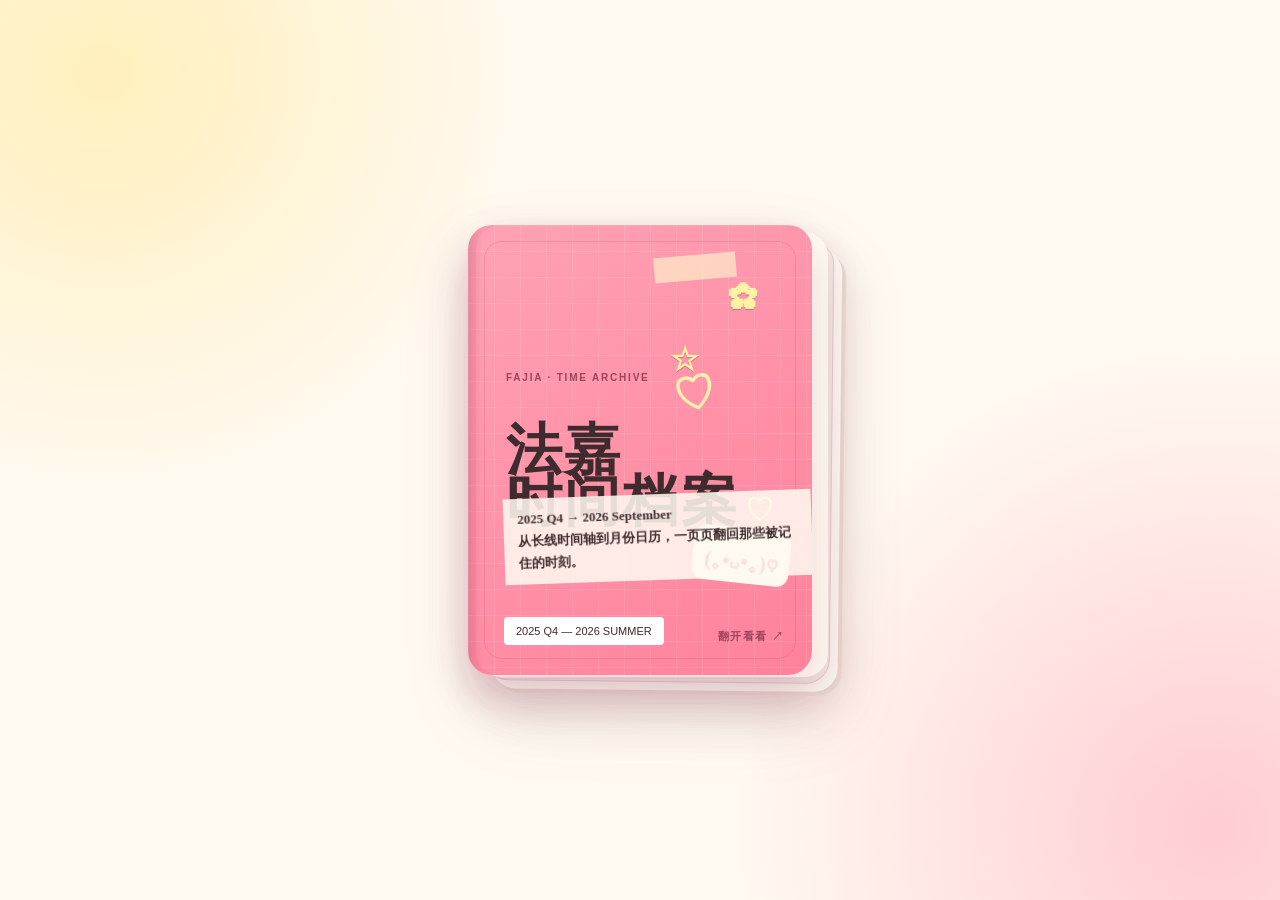
==== commit 615d21c4: "add august and september" ====
--- a/index.html
+++ b/index.html
@@ -4,8 +4,8 @@
   <meta charset="utf-8">
   <meta name="viewport" content="width=device-width,initial-scale=1">
   <meta name="theme-color" content="#fff9f1">
-  <title>法嘉时间档案 · 2025 Q4—2026 Summer</title>
-  <link rel="stylesheet" href="prototype_v094.css?v=0952">
+  <title>法嘉时间档案 · 2025 Q4—2026 September</title>
+  <link rel="stylesheet" href="prototype_v094.css?v=096">
 </head>
 <body>
 <main>
@@ -17,7 +17,7 @@
       <span class="tape t1"></span><span class="tape t2"></span>
       <span class="doodle d1">✿</span><span class="doodle d2">☆</span><span class="doodle d3">♡</span>
       <span class="chibi">(｡•ᴗ•｡)♡</span>
-      <p>2025 Q4 → 2026 Summer<br>从长线时间轴到月份日历，一页页翻回那些被记住的时刻。</p>
+      <p>2025 Q4 → 2026 September<br>从长线时间轴到月份日历，一页页翻回那些被记住的时刻。</p>
       <small>2025 Q4 — 2026 SUMMER</small>
       <b>翻开看看 ↗</b>
     </button>
@@ -48,16 +48,17 @@
             <div class="guide-period-grid guide-period-grid-left">
               <button class="guide-era timeline" data-guide-quarter="2025-Q4"><b>2025 Q4</b><span>相识 → 剧组 → 杀青</span><em>长线时间轴</em><i>→</i></button>
               <button class="guide-era timeline" data-guide-quarter="2026-Q1"><b>2026 Q1</b><span>杀青后 → 重聚 → 三月</span><em>长线时间轴</em><i>→</i></button>
-              <button class="guide-era calendar" data-guide-month="2026-04"><b>April</b><span>单月事件开始变密</span><em>月份日历</em><i>→</i></button>
-              <button class="guide-era calendar" data-guide-month="2026-05"><b>May</b><span>直播 / 天津 / 音乐节</span><em>月份日历</em><i>→</i></button>
+              <button class="guide-era month-entry" data-guide-month="2026-04"><b>April</b><span>单月事件开始变密</span><em>月份日历</em><i>→</i></button>
+              <button class="guide-era month-entry" data-guide-month="2026-05"><b>May</b><span>直播 / 天津 / 音乐节</span><em>月份日历</em><i>→</i></button>
             </div>
             <p class="guide-footnote">不需要从头按顺序读。想看哪一段，就从哪一张卡片翻进去。</p>
             <section class="guide-mobile-extra" aria-label="手机端导览补充">
               <div class="guide-section-label">继续往后翻</div>
               <div class="guide-period-grid guide-period-grid-right guide-mobile-grid">
-                <button class="guide-era calendar" data-guide-month="2026-06"><b>June</b><span>源头事件 / 后续公开</span><em>月份日历</em><i>→</i></button>
-                <button class="guide-era calendar" data-guide-month="2026-07"><b>July</b><span>工作与公开变得更密</span><em>月份日历</em><i>→</i></button>
-                <button class="guide-era calendar coming" type="button" disabled><b>August</b><span>继续接后续物料</span><em>整理中</em><i>·</i></button>
+                <button class="guide-era month-entry" data-guide-month="2026-06"><b>June</b><span>源头事件 / 后续公开</span><em>月份日历</em><i>→</i></button>
+                <button class="guide-era month-entry" data-guide-month="2026-07"><b>July</b><span>工作与公开变得更密</span><em>月份日历</em><i>→</i></button>
+                <button class="guide-era month-entry" data-guide-month="2026-08"><b>August</b><span>上海 / 直播 / 跨月回声</span><em>月份日历</em><i>→</i></button>
+                <button class="guide-era month-entry" data-guide-month="2026-09"><b>September</b><span>澳门见面会 / LEECN双叙</span><em>整理至 09.27</em><i>→</i></button>
               </div>
               <div class="guide-reading-title"><small>HOW TO READ · 怎么看</small><h3>三种阅读方式</h3></div>
               <div class="guide-reading-modes guide-reading-modes-mobile">
@@ -123,9 +124,10 @@
           <section class="guide-page guide-right">
             <div class="guide-section-label">继续往后翻</div>
             <div class="guide-period-grid guide-period-grid-right">
-              <button class="guide-era calendar" data-guide-month="2026-06"><b>June</b><span>源头事件 / 后续公开</span><em>月份日历</em><i>→</i></button>
-              <button class="guide-era calendar" data-guide-month="2026-07"><b>July</b><span>工作与公开变得更密</span><em>月份日历</em><i>→</i></button>
-              <button class="guide-era calendar coming" type="button" disabled><b>August</b><span>继续接后续物料</span><em>整理中</em><i>·</i></button>
+              <button class="guide-era month-entry" data-guide-month="2026-06"><b>June</b><span>源头事件 / 后续公开</span><em>月份日历</em><i>→</i></button>
+              <button class="guide-era month-entry" data-guide-month="2026-07"><b>July</b><span>工作与公开变得更密</span><em>月份日历</em><i>→</i></button>
+              <button class="guide-era month-entry" data-guide-month="2026-08"><b>August</b><span>上海 / 直播 / 跨月回声</span><em>月份日历</em><i>→</i></button>
+                <button class="guide-era month-entry" data-guide-month="2026-09"><b>September</b><span>澳门见面会 / LEECN双叙</span><em>整理至 09.27</em><i>→</i></button>
             </div>
             <div class="guide-reading-title"><small>HOW TO READ · 怎么看</small><h3>三种阅读方式</h3></div>
             <div class="guide-reading-modes">
@@ -201,6 +203,6 @@
 })();
 </script>
 <script src="data/timeline-master.js"></script>
-<script src="prototype_v094.js?v=0952"></script>
+<script src="prototype_v094.js?v=096"></script>
 </body>
 </html>
--- a/prototype_v094.css
+++ b/prototype_v094.css
@@ -206,7 +206,7 @@
   .mobile-mini-block{display:block;margin-bottom:18px;padding:16px 15px 18px;border:1px solid #edd9d4;border-radius:24px;background:linear-gradient(145deg,#fffdf8,#fff8fb);box-shadow:0 9px 22px #7346500a}
   .mobile-chapter-list{display:grid;gap:12px}.mobile-chapter-card{display:grid;grid-template-columns:62px 1fr 18px;gap:13px;align-items:start;width:100%;padding:15px 14px;border:1px solid #ebd8d3;border-radius:20px;background:#fffdfa;text-align:left;box-shadow:0 7px 18px #7048500a;cursor:pointer}.mobile-chapter-card time{display:grid;place-items:center;min-height:60px;border-radius:16px;background:linear-gradient(145deg,#ffcbd8,#fff0bc);font:900 24px/1 Georgia,serif;color:#a9455e}.mobile-chapter-card small{display:block;color:#c07384;font-size:9px;font-weight:900;letter-spacing:.1em}.mobile-chapter-card h3{margin:4px 0 5px;font:900 20px/1.3 var(--hand)}.mobile-chapter-card p{display:-webkit-box;-webkit-line-clamp:2;-webkit-box-orient:vertical;overflow:hidden;margin:0;color:#80676e;font-size:12px;line-height:1.6}.mobile-chapter-card>span{align-self:center;color:#bf6a7e;font-size:20px}
   .mobile-calendar-toggle{display:none!important}
-  .calendar{display:none!important}
+  .opened.view-month .calendar{display:none!important}
   .month-nav{position:sticky;top:0;z-index:20;margin:-28px -20px 18px;padding:14px 18px 11px;background:#fffdf9e8;backdrop-filter:blur(16px);border-bottom:1px solid #f0dfe0}.month-tabs{flex-wrap:nowrap;overflow:auto;justify-content:flex-start;scrollbar-width:none}.month-tabs::-webkit-scrollbar{display:none}.month-tab{white-space:nowrap;padding:8px 13px}.month-arrow{flex:0 0 auto}
 
   /* Day = one mobile notebook page. */
@@ -351,7 +351,7 @@
 .guide-era{position:relative;min-height:142px;padding:18px 17px 16px;border:1px solid #ead8d4;border-radius:20px;background:#fffdfa;text-align:left;cursor:pointer;box-shadow:0 9px 22px #71414b0b;transition:transform .2s ease,box-shadow .2s ease,border-color .2s ease}
 .guide-era:hover{transform:translateY(-2px);box-shadow:0 13px 26px #71414b12;border-color:#e8b3c0}
 .guide-era.timeline{background:linear-gradient(145deg,#fff8fb,#f5faff)}
-.guide-era.calendar{background:linear-gradient(145deg,#fffdf7,#fff6f8)}
+.guide-era.month-entry{background:linear-gradient(145deg,#fffdf7,#fff6f8)}
 .guide-era b{display:block;font:900 24px/1.15 var(--hand)}
 .guide-era span{display:block;min-height:36px;margin-top:8px;color:#86666e;font-size:12px;line-height:1.55}
 .guide-era em{display:inline-block;margin-top:14px;padding:5px 9px;border-radius:999px;background:#fff0f4;color:#a44c63;font-size:9px;font-weight:900;font-style:normal;letter-spacing:.05em}
@@ -409,3 +409,28 @@
   .guide-mobile-extra{display:block!important}
   .mobile-mini-block{display:block!important}
 }
+
+/* V0.9.5.3: guide month cards must remain visible on mobile; avoid .calendar class collision. */
+@media (max-width:700px){.opened.view-guide .guide-era.month-entry{display:block!important}}
+
+
+/* V0.9.5.4: mobile mini-calendar = date + icons only; richer legend. */
+@media (max-width:700px){
+  .mobile-mini-legend{display:grid;grid-template-columns:repeat(2,minmax(0,1fr));gap:7px 8px;margin:12px 0 15px}
+  .mobile-mini-legend span{min-width:0;justify-content:flex-start;padding:6px 7px;font-size:9px;white-space:nowrap;overflow:hidden;text-overflow:ellipsis}
+  .mobile-mini-legend i{display:grid;place-items:center;flex:0 0 20px;width:20px;height:20px;border-radius:999px;background:#fff;border:1px solid #f0dfdb;font-size:10px}
+  .mobile-mini-legend .live i,.mini-symbol.live{color:#c95f78;background:#fff0f4}
+  .mobile-mini-legend .shoot i,.mini-symbol.shoot{color:#a36f8d;background:#fbf2fa}
+  .mobile-mini-legend .onsite i,.mini-symbol.onsite{color:#5f8992;background:#eff8f7}
+  .mobile-mini-legend .real i,.mini-symbol.real{color:#d86d89;background:#fff2f5}
+  .mobile-mini-legend .interaction i,.mini-symbol.interaction{color:#9a6b99;background:#f8f1fb}
+  .mobile-mini-legend .public i,.mini-symbol.public{color:#b68700;background:#fff8d6}
+  .mobile-mini-legend .echo i,.mini-symbol.echo{color:#6b8faa;background:#eef6ff}
+  .mobile-mini-legend .archive i,.mini-symbol.archive{color:#9d8b8f;background:#f6f1f2}
+  .mobile-mini-calendar{gap:7px}
+  .mini-day{min-height:63px;padding:8px 6px;align-items:center;justify-content:flex-start;gap:8px}
+  .mini-day time{font-size:17px;align-self:flex-start}
+  .mini-symbols{width:100%;justify-content:center;align-items:center;gap:4px;margin-top:auto;margin-bottom:2px}
+  .mini-symbol{min-width:19px;width:19px;height:19px;padding:0;font-size:9px;border-radius:999px}
+  .mini-label,.mini-count{display:none!important}
+}
